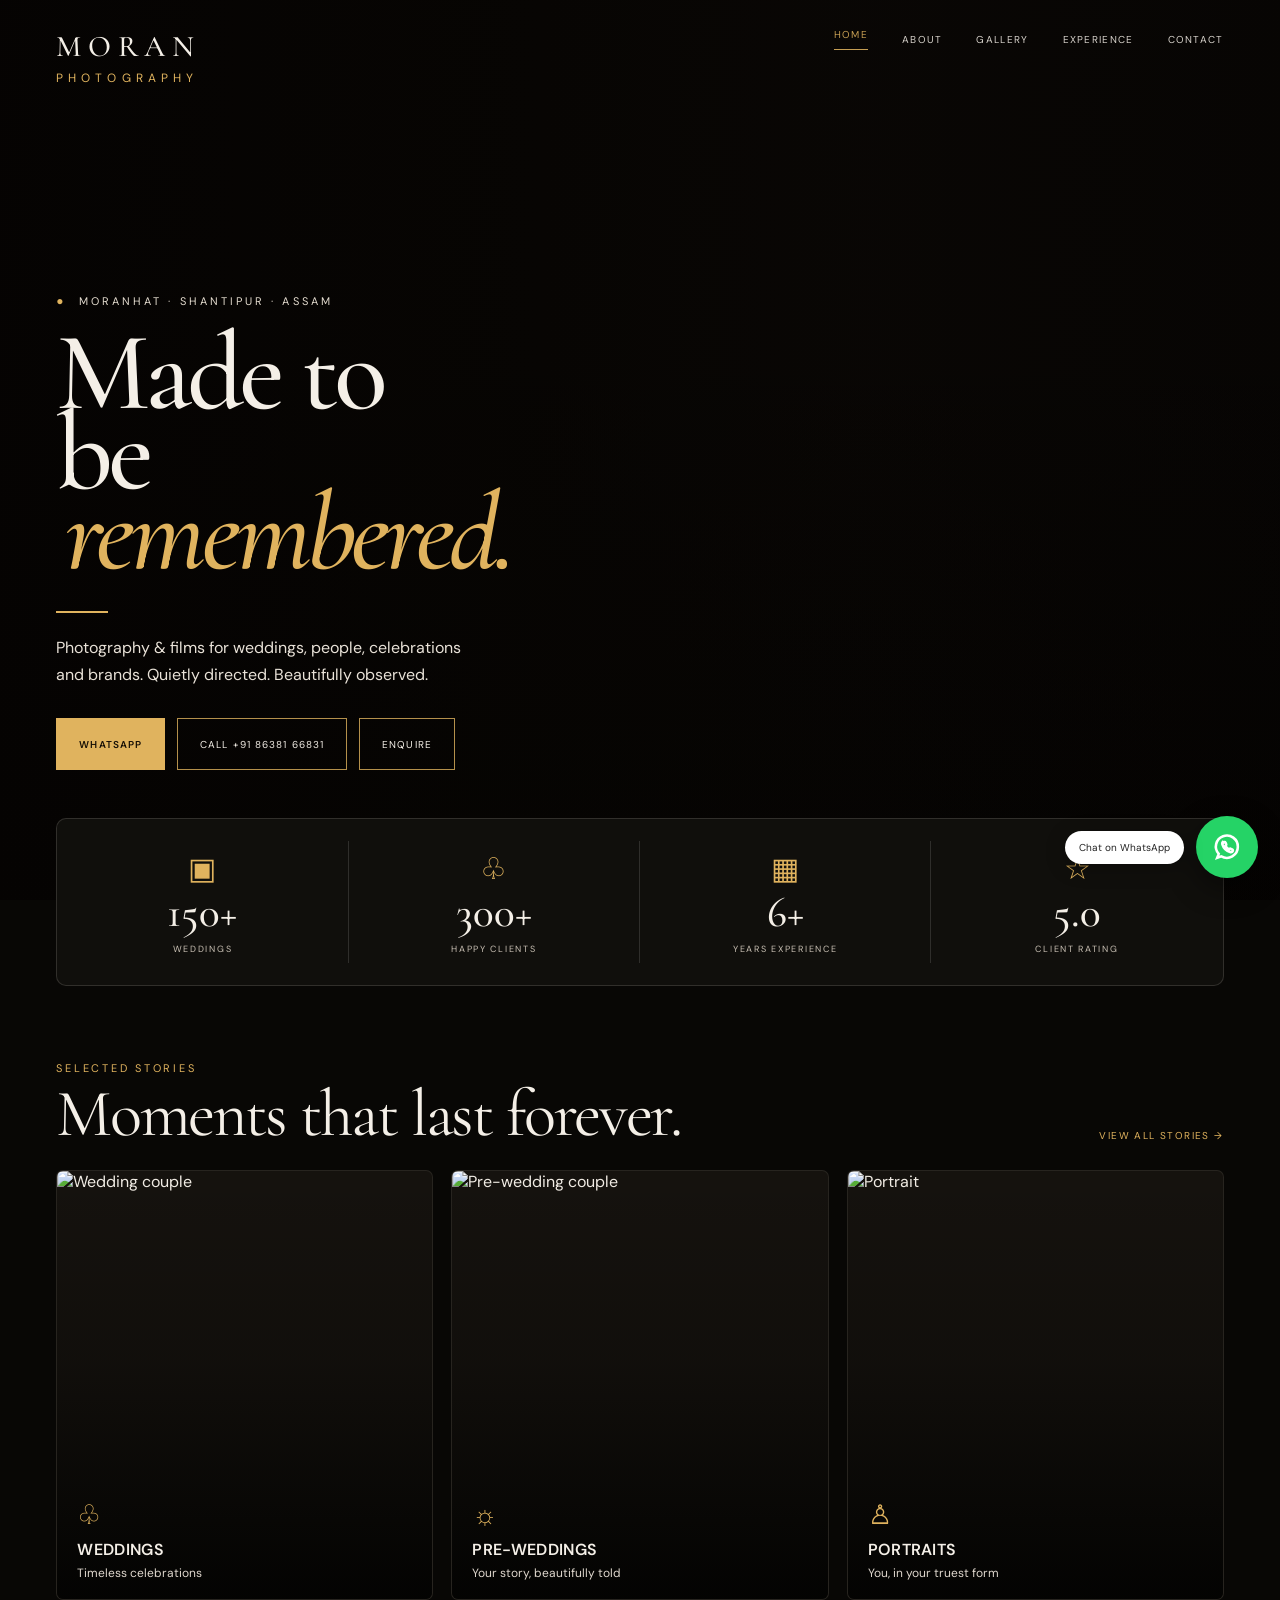
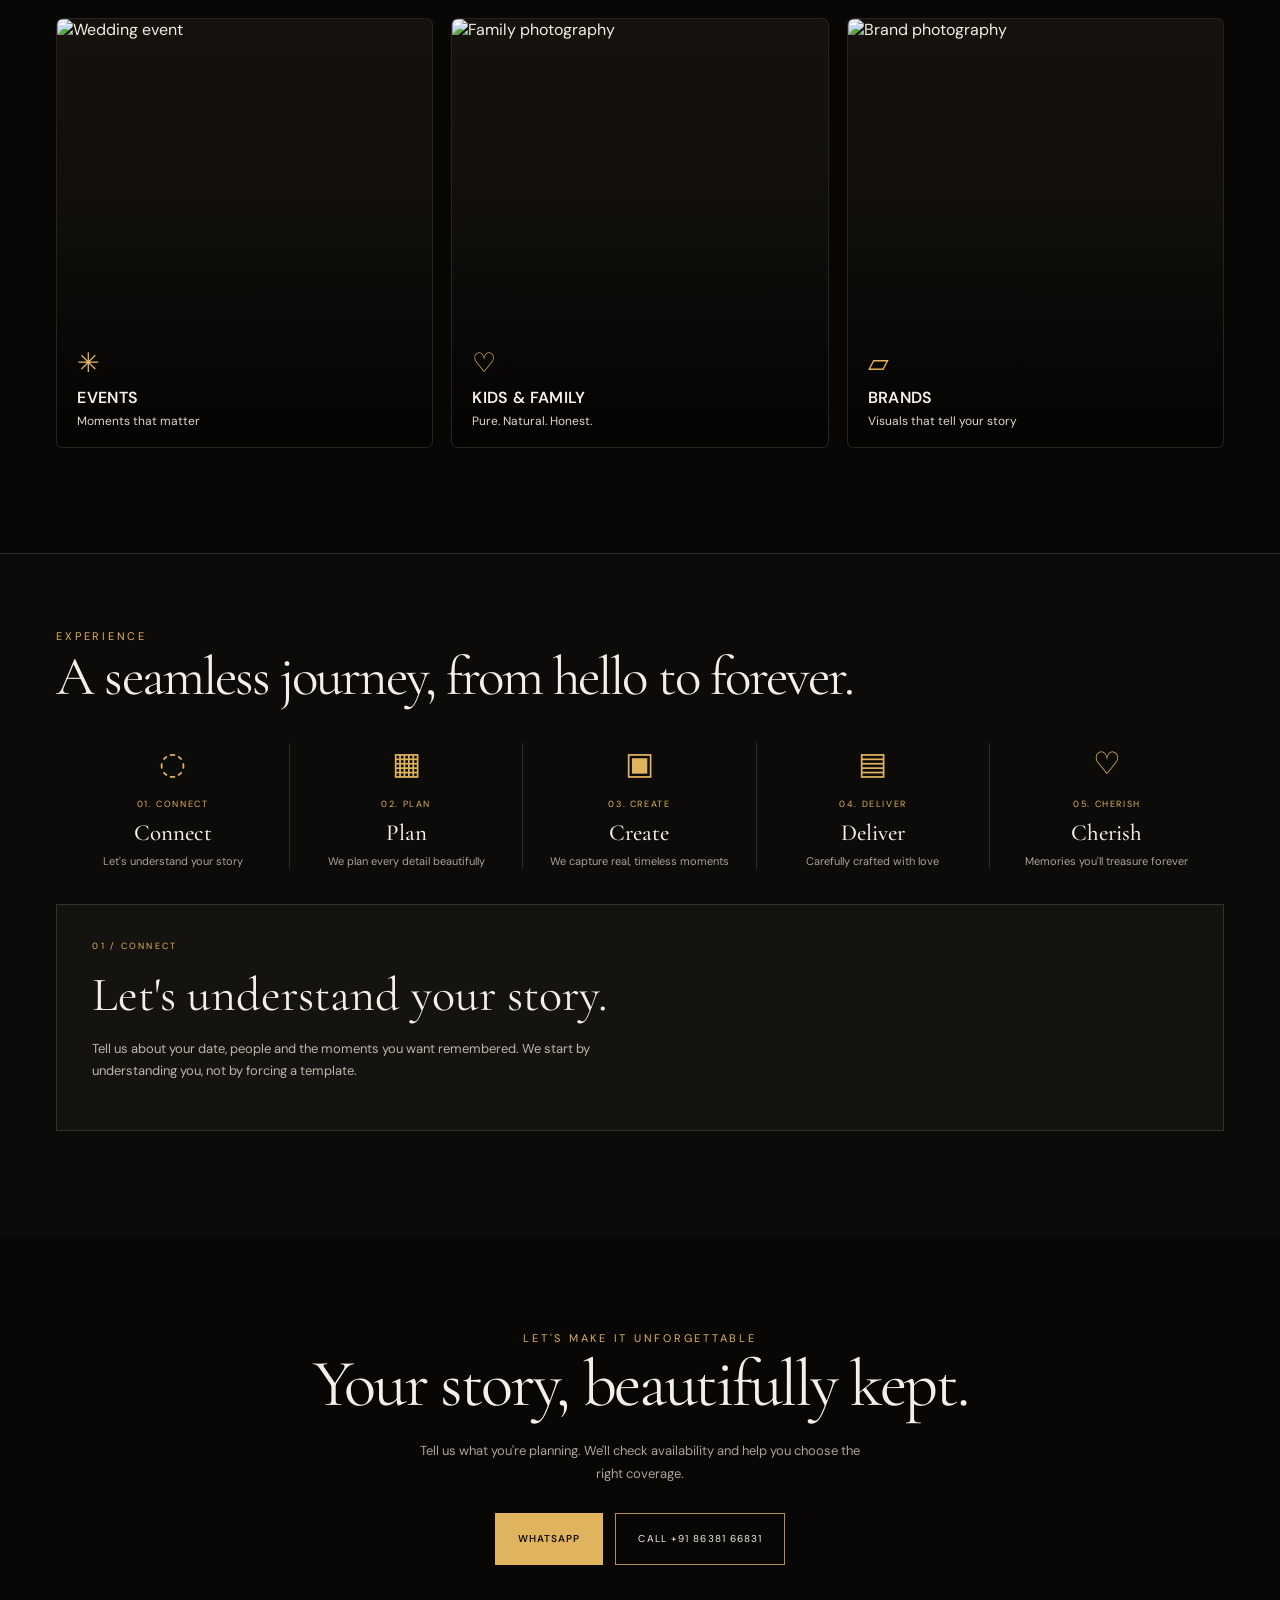
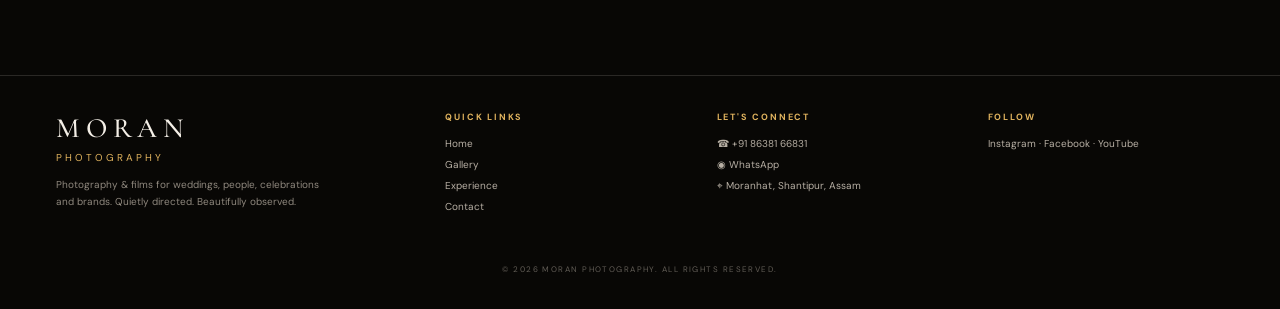
==== index.html @ 7aae5672 "Add files via upload" ====
<!doctype html>
<html lang="en">
<head>
<meta charset="utf-8">
<meta name="viewport" content="width=device-width,initial-scale=1,viewport-fit=cover">
<meta name="theme-color" content="#090806">
<meta name="description" content="Moran Photography — premium wedding photography and films in Moranhat, Shantipur, Assam.">
<title>Moran Photography — Made to be remembered.</title>
<link rel="preconnect" href="https://fonts.googleapis.com">
<link rel="preconnect" href="https://fonts.gstatic.com" crossorigin>
<link href="https://fonts.googleapis.com/css2?family=Cormorant+Garamond:ital,wght@0,400;0,500;0,600;1,400;1,500&family=DM+Sans:wght@400;500;600&display=swap" rel="stylesheet">
<style>
:root{--black:#080705;--panel:#11100d;--cream:#f4efe7;--muted:#aaa39a;--gold:#e0b35e;--line:rgba(244,239,231,.14);--serif:"Cormorant Garamond",Georgia,serif;--sans:"DM Sans",Arial,sans-serif}
*{box-sizing:border-box}html{scroll-behavior:smooth}body{margin:0;background:var(--black);color:var(--cream);font-family:var(--sans);overflow-x:hidden}a{color:inherit;text-decoration:none}button{font:inherit}
.nav{position:absolute;top:0;left:0;right:0;z-index:10;padding:28px 4.4vw;display:flex;align-items:flex-start;justify-content:space-between}
.brand{display:flex;flex-direction:column;line-height:.9;text-transform:uppercase}.brand strong{font:500 30px var(--serif);letter-spacing:.22em}.brand span{font-size:12px;letter-spacing:.42em;color:var(--gold);margin-top:8px}
.navlinks{display:flex;align-items:center;gap:34px;text-transform:uppercase;font-size:10px;letter-spacing:.13em}.navlinks a{opacity:.88}.navlinks a:first-child{color:var(--gold);border-bottom:1px solid var(--gold);padding-bottom:8px}.menu{width:29px;height:25px;display:none;position:relative}.menu i,.menu i:before,.menu i:after{content:"";position:absolute;width:27px;height:1px;background:var(--gold);left:0}.menu i{top:12px}.menu i:before{top:-8px}.menu i:after{top:8px}

.hero{min-height:740px;height:100svh;max-height:920px;position:relative;display:flex;align-items:flex-end;padding:150px 4.4vw 130px;overflow:hidden;background:#090705}
.hero-bg{position:absolute;inset:0;background-image:linear-gradient(90deg,rgba(5,3,2,.95) 0%,rgba(6,4,2,.75) 38%,rgba(8,4,2,.22) 67%,rgba(4,2,1,.4) 100%),linear-gradient(0deg,rgba(4,3,2,.88) 0%,transparent 62%),url("https://images.unsplash.com/photo-1519741497674-611481863552?auto=format&fit=crop&w=2400&q=92");background-size:cover;background-position:center 52%;transform:scale(1.02)}
.hero-inner{position:relative;z-index:2;max-width:610px}.location{font-size:11px;letter-spacing:.28em;text-transform:uppercase;margin-bottom:24px;color:#e5ddd0}.location:before{content:"●";color:var(--gold);font-size:12px;margin-right:12px}
h1{font:500 clamp(74px,8.7vw,132px)/.72 var(--serif);letter-spacing:-.045em;margin:0;max-width:7.5ch}h1 em{display:block;color:var(--gold);font-style:italic;margin-left:.08em}.rule{width:52px;height:2px;background:var(--gold);margin:38px 0 22px}.copy{font-size:16px;line-height:1.65;max-width:410px;margin:0 0 30px;color:#e9e2d8}
.actions{display:flex;gap:12px}.btn{min-height:52px;padding:0 22px;border:1px solid rgba(224,179,94,.8);display:inline-flex;align-items:center;justify-content:center;text-transform:uppercase;letter-spacing:.11em;font-size:10px;white-space:nowrap}.btn.primary{background:var(--gold);color:#171006;border-color:var(--gold);font-weight:600}.btn:hover{background:rgba(224,179,94,.12)}.btn.primary:hover{background:#edc879}
.stats{position:relative;z-index:4;margin:-82px 4.4vw 0;background:rgba(17,16,13,.96);border:1px solid var(--line);border-radius:10px;display:grid;grid-template-columns:repeat(4,1fr);padding:22px 0}.stat{text-align:center;padding:8px 15px;border-right:1px solid var(--line)}.stat:last-child{border:0}.icon{font-size:30px;color:var(--gold);height:37px}.num{font:500 43px/1 var(--serif);margin-top:5px}.label{text-transform:uppercase;letter-spacing:.19em;font-size:9px;color:#c9c0b4;margin-top:9px}

.section{padding:75px 4.4vw 105px}.eyebrow{color:var(--gold);font-size:11px;letter-spacing:.25em;text-transform:uppercase}.head{display:flex;justify-content:space-between;align-items:end;margin:10px 0 28px}.head h2{font:400 clamp(48px,5.2vw,76px)/.86 var(--serif);letter-spacing:-.035em;margin:0}.view{color:var(--gold);font-size:10px;text-transform:uppercase;letter-spacing:.14em;white-space:nowrap}
.storygrid{display:grid;grid-template-columns:repeat(3,1fr);gap:18px}.story{height:430px;position:relative;overflow:hidden;border:1px solid rgba(244,239,231,.08);border-radius:7px;background:#15120e}.story img{width:100%;height:100%;object-fit:cover;display:block;transition:transform .7s ease}.story:hover img{transform:scale(1.035)}.story:after{content:"";position:absolute;inset:0;background:linear-gradient(0deg,rgba(2,2,1,.92) 0%,rgba(2,2,1,.2) 56%,transparent 100%)}.story-copy{position:absolute;z-index:2;left:20px;right:18px;bottom:18px}.story-icon{font-size:27px;color:var(--gold);margin-bottom:7px}.story-title{text-transform:uppercase;font-size:16px;font-weight:600;letter-spacing:.02em}.story-sub{font-size:12px;margin-top:5px;color:#e0d8ce}
.story:nth-child(1) img{object-position:center 40%}.story:nth-child(2) img{object-position:center 50%}.story:nth-child(3) img{object-position:center 35%}.story:nth-child(4) img{object-position:center 48%}.story:nth-child(5) img{object-position:center 40%}.story:nth-child(6) img{object-position:center 45%}

.experience{border-top:1px solid var(--line);background:#0c0b09}.experience h2{font-size:55px}.steps{display:grid;grid-template-columns:repeat(5,1fr);margin-top:42px}.step{background:none;border:0;border-right:1px solid var(--line);padding:0 20px;text-align:center;color:var(--cream);cursor:pointer}.step:last-child{border:0}.step-icon{font-size:31px;color:var(--gold);margin-bottom:14px}.step-num{font-size:9px;color:var(--gold);letter-spacing:.18em}.step h3{font:500 23px var(--serif);margin:9px 0 6px}.step p{font-size:11px;line-height:1.5;color:#aaa39a;margin:0}.detail{margin-top:35px;padding:35px;background:#15130f;border:1px solid var(--line);display:none}.detail.active{display:block}.detail-label{font-size:9px;letter-spacing:.25em;color:var(--gold);text-transform:uppercase}.detail h3{font:400 48px var(--serif);margin:14px 0}.detail p{max-width:560px;color:#bdb5aa;line-height:1.7;font-size:13px}

footer{border-top:1px solid var(--line);padding:35px 4.4vw;display:grid;grid-template-columns:1.5fr 1fr 1fr 1fr;gap:35px;background:#080705}.footbrand strong{display:block;font:500 28px var(--serif);letter-spacing:.2em}.footbrand span{color:var(--gold);font-size:10px;letter-spacing:.3em}.foot p{font-size:10px;line-height:1.7;color:#8f887e;max-width:280px}.foot h4{font-size:9px;letter-spacing:.2em;text-transform:uppercase;color:var(--gold);margin:0 0 14px}.foot a,.foot div{font-size:10px;color:#b7afa4;display:block;margin:8px 0}.copyright{grid-column:1/-1;text-align:center;font-size:8px;letter-spacing:.18em;color:#625d56;margin-top:8px}

.wa{position:fixed;right:22px;bottom:22px;z-index:100;width:62px;height:62px;border-radius:50%;background:#25d366;display:grid;place-items:center;box-shadow:0 10px 30px rgba(0,0,0,.45)}.wa svg{width:31px;height:31px;stroke:#fff;fill:none;stroke-width:2}.wa-label{position:absolute;right:74px;white-space:nowrap;background:#fff;color:#222;border-radius:20px;padding:10px 14px;font-size:10px;box-shadow:0 4px 20px rgba(0,0,0,.25)}

@media(max-width:800px){
.nav{padding:20px 18px}.brand strong{font-size:21px;letter-spacing:.2em}.brand span{font-size:8px;letter-spacing:.33em;margin-top:6px}.navlinks{display:none}.menu{display:block}
.hero{min-height:780px;height:100svh;padding:150px 20px 54px;align-items:flex-end}.hero-bg{background-position:65% center;background-image:linear-gradient(90deg,rgba(4,3,2,.93) 0%,rgba(5,3,2,.67) 48%,rgba(7,4,2,.23) 100%),linear-gradient(0deg,rgba(4,3,2,.93),transparent 68%),url("https://images.unsplash.com/photo-1519741497674-611481863552?auto=format&fit=crop&w=1800&q=92")}.hero-inner{width:100%}.location{font-size:8px;letter-spacing:.23em;margin-bottom:20px}h1{font-size:18vw;line-height:.78;max-width:100%}h1 em{margin-left:4vw}.rule{margin:27px 0 18px}.copy{font-size:13px;line-height:1.6;max-width:315px;margin-bottom:23px}.actions{display:grid;grid-template-columns:1fr 1fr;gap:9px;width:100%}.btn{min-height:50px;padding:0 8px;font-size:8px}.btn.primary{grid-column:1/-1}
.stats{margin:0;border-radius:0;grid-template-columns:repeat(2,1fr);padding:0}.stat{padding:22px 5px}.stat:nth-child(1),.stat:nth-child(2){border-bottom:1px solid var(--line)}.stat:nth-child(2){border-right:0}.icon{font-size:24px;height:31px}.num{font-size:34px}.label{font-size:7px;letter-spacing:.16em}
.section{padding:75px 20px 85px}.head{display:block;margin-bottom:26px}.head h2{font-size:15.5vw;line-height:.82;margin-top:12px}.view{display:block;margin-top:18px}.storygrid{grid-template-columns:1fr;gap:12px}.story{height:115vw;min-height:340px;max-height:480px}.story-copy{left:20px;bottom:20px}.story-title{font-size:15px}.story-sub{font-size:11px}
.experience{padding-top:70px}.experience h2{font-size:14vw}.steps{grid-template-columns:1fr;margin-top:35px;border-top:1px solid var(--line)}.step{display:grid;grid-template-columns:45px 38px 1fr;text-align:left;align-items:center;border-right:0;border-bottom:1px solid var(--line);padding:17px 0}.step:last-child{border-bottom:0}.step-icon{margin:0;font-size:25px}.step h3{font-size:23px;margin:0}.step p{display:none}.detail{margin-top:20px;padding:25px}.detail h3{font-size:42px}
footer{grid-template-columns:1fr 1fr;padding:30px 20px;gap:25px}.footbrand{grid-column:1/-1}.copyright{font-size:7px}.wa{right:15px;bottom:15px;width:60px;height:60px}.wa-label{display:none}
}
</style>
</head>
<body>
<header class="nav">
  <a class="brand" href="#top"><strong>MORAN</strong><span>PHOTOGRAPHY</span></a>
  <nav class="navlinks"><a href="#top">Home</a><a href="#about">About</a><a href="#stories">Gallery</a><a href="#experience">Experience</a><a href="#contact">Contact</a></nav>
  <a class="menu" href="#stories" aria-label="Open gallery"><i></i></a>
</header>

<main id="top">
<section class="hero">
  <div class="hero-bg"></div>
  <div class="hero-inner">
    <div class="location">Moranhat · Shantipur · Assam</div>
    <h1>Made to be <em>remembered.</em></h1>
    <div class="rule"></div>
    <p class="copy">Photography &amp; films for weddings, people, celebrations and brands. Quietly directed. Beautifully observed.</p>
    <div class="actions">
      <a class="btn primary" href="https://wa.me/918638166831?text=Hi%20Moran%20Photography%2C%20I%27d%20like%20to%20know%20more." target="_blank" rel="noopener">WhatsApp</a>
      <a class="btn" href="tel:+918638166831">Call +91 86381 66831</a>
      <a class="btn" href="#contact">Enquire</a>
    </div>
  </div>
</section>

<section class="stats">
  <div class="stat"><div class="icon">▣</div><div class="num">150+</div><div class="label">Weddings</div></div>
  <div class="stat"><div class="icon">♧</div><div class="num">300+</div><div class="label">Happy Clients</div></div>
  <div class="stat"><div class="icon">▦</div><div class="num">6+</div><div class="label">Years Experience</div></div>
  <div class="stat"><div class="icon">☆</div><div class="num">5.0</div><div class="label">Client Rating</div></div>
</section>

<section class="section" id="stories">
  <div class="eyebrow">Selected Stories</div>
  <div class="head"><h2>Moments that last forever.</h2><a class="view" href="gallery.html">View all stories →</a></div>
  <div class="storygrid">
    <a class="story" href="gallery.html?cat=weddings"><img src="https://images.unsplash.com/photo-1511285560929-80b456fea0bc?auto=format&fit=crop&w=1400&q=90" alt="Wedding couple"><div class="story-copy"><div class="story-icon">♧</div><div class="story-title">Weddings</div><div class="story-sub">Timeless celebrations</div></div></a>
    <a class="story" href="gallery.html?cat=preweddings"><img src="https://images.unsplash.com/photo-1523438885200-e635ba2c371e?auto=format&fit=crop&w=1400&q=90" alt="Pre-wedding couple"><div class="story-copy"><div class="story-icon">☼</div><div class="story-title">Pre-Weddings</div><div class="story-sub">Your story, beautifully told</div></div></a>
    <a class="story" href="gallery.html?cat=portraits"><img src="https://images.unsplash.com/photo-1534528741775-53994a69daeb?auto=format&fit=crop&w=1400&q=90" alt="Portrait"><div class="story-copy"><div class="story-icon">♙</div><div class="story-title">Portraits</div><div class="story-sub">You, in your truest form</div></div></a>
    <a class="story" href="gallery.html?cat=events"><img src="https://images.unsplash.com/photo-1519167758481-83f550bb49b3?auto=format&fit=crop&w=1400&q=90" alt="Wedding event"><div class="story-copy"><div class="story-icon">✳</div><div class="story-title">Events</div><div class="story-sub">Moments that matter</div></div></a>
    <a class="story" href="gallery.html?cat=family"><img src="https://images.unsplash.com/photo-1511895426328-dc8714191300?auto=format&fit=crop&w=1400&q=90" alt="Family photography"><div class="story-copy"><div class="story-icon">♡</div><div class="story-title">Kids &amp; Family</div><div class="story-sub">Pure. Natural. Honest.</div></div></a>
    <a class="story" href="gallery.html?cat=commercial"><img src="https://images.unsplash.com/photo-1497366754035-f200968a6e72?auto=format&fit=crop&w=1400&q=90" alt="Brand photography"><div class="story-copy"><div class="story-icon">▱</div><div class="story-title">Brands</div><div class="story-sub">Visuals that tell your story</div></div></a>
  </div>
</section>

<section class="section experience" id="experience">
  <div class="eyebrow">Experience</div>
  <div class="head"><h2>A seamless journey, from hello to forever.</h2></div>
  <div class="steps">
    <button class="step" data-i="0"><div class="step-icon">◌</div><div class="step-num">01. CONNECT</div><div><h3>Connect</h3><p>Let's understand your story</p></div></button>
    <button class="step" data-i="1"><div class="step-icon">▦</div><div class="step-num">02. PLAN</div><div><h3>Plan</h3><p>We plan every detail beautifully</p></div></button>
    <button class="step" data-i="2"><div class="step-icon">▣</div><div class="step-num">03. CREATE</div><div><h3>Create</h3><p>We capture real, timeless moments</p></div></button>
    <button class="step" data-i="3"><div class="step-icon">▤</div><div class="step-num">04. DELIVER</div><div><h3>Deliver</h3><p>Carefully crafted with love</p></div></button>
    <button class="step" data-i="4"><div class="step-icon">♡</div><div class="step-num">05. CHERISH</div><div><h3>Cherish</h3><p>Memories you'll treasure forever</p></div></button>
  </div>
  <div class="detail active" id="detail"><div class="detail-label">01 / Connect</div><h3>Let's understand your story.</h3><p>Tell us about your date, people and the moments you want remembered. We start by understanding you, not by forcing a template.</p></div>
</section>

<section class="section" id="contact" style="text-align:center;padding-top:95px;padding-bottom:110px">
  <div class="eyebrow">Let's make it unforgettable</div>
  <div class="head" style="display:block"><h2>Your story, beautifully kept.</h2></div>
  <p style="max-width:460px;margin:0 auto 28px;color:#aaa39a;line-height:1.7;font-size:13px">Tell us what you're planning. We'll check availability and help you choose the right coverage.</p>
  <div class="actions" style="justify-content:center">
    <a class="btn primary" href="https://wa.me/918638166831?text=Hi%20Moran%20Photography%2C%20I%27d%20like%20to%20check%20availability." target="_blank" rel="noopener">WhatsApp</a>
    <a class="btn" href="tel:+918638166831">Call +91 86381 66831</a>
  </div>
</section>
</main>

<footer>
  <div class="foot footbrand"><strong>MORAN</strong><span>PHOTOGRAPHY</span><p>Photography &amp; films for weddings, people, celebrations and brands. Quietly directed. Beautifully observed.</p></div>
  <div class="foot"><h4>Quick Links</h4><a href="#top">Home</a><a href="#stories">Gallery</a><a href="#experience">Experience</a><a href="#contact">Contact</a></div>
  <div class="foot"><h4>Let's Connect</h4><div>☎ +91 86381 66831</div><div>◉ WhatsApp</div><div>⌖ Moranhat, Shantipur, Assam</div></div>
  <div class="foot"><h4>Follow</h4><div>Instagram · Facebook · YouTube</div></div>
  <div class="copyright">© 2026 MORAN PHOTOGRAPHY. ALL RIGHTS RESERVED.</div>
</footer>

<a class="wa" href="https://wa.me/918638166831?text=Hi%20Moran%20Photography%2C%20I%27d%20like%20to%20know%20more." target="_blank" rel="noopener" aria-label="Chat on WhatsApp">
  <span class="wa-label">Chat on WhatsApp</span>
  <svg viewBox="0 0 24 24"><path d="M20 11.5a8.5 8.5 0 0 1-12.8 7.35L4 20l1.2-3.05A8.5 8.5 0 1 1 20 11.5Z"/><path d="M8.7 8.2c.2-.4.4-.4.7-.4h.5c.2 0 .4.1.5.4l.6 1.4c.1.2.1.4-.1.6l-.5.6c.7 1.2 1.5 2 2.7 2.7l.6-.5c.2-.2.4-.2.6-.1l1.4.6c.3.1.4.3.4.5v.5c0 .3-.1.5-.4.7-.5.4-1.1.5-1.7.3-2.8-.9-5.1-3.2-6-6-.2-.6-.1-1.2.3-1.7Z"/></svg>
</a>

<script>
const details=[
["01 / Connect","Let's understand your story.","Tell us about your date, people and the moments you want remembered. We start by understanding you, not by forcing a template."],
["02 / Plan","We plan every detail beautifully.","Together we shape the timeline, locations and coverage so the day feels natural while nothing important is missed."],
["03 / Create","We capture real, timeless moments.","We observe quietly, direct when useful and stay ready for the moments that only happen once."],
["04 / Deliver","Carefully crafted with love.","Your photographs are curated into a polished gallery designed to feel as beautiful as the memories themselves."],
["05 / Cherish","Memories you'll treasure forever.","The final story is made to be revisited — years later, the photographs should still take you back to how it felt."]
];
document.querySelectorAll(".step").forEach(btn=>btn.addEventListener("click",()=>{
 const d=details[+btn.dataset.i];
 document.querySelector("#detail").innerHTML=`<div class="detail-label">${d[0]}</div><h3>${d[1]}</h3><p>${d[2]}</p>`;
}));
</script>
</body>
</html>
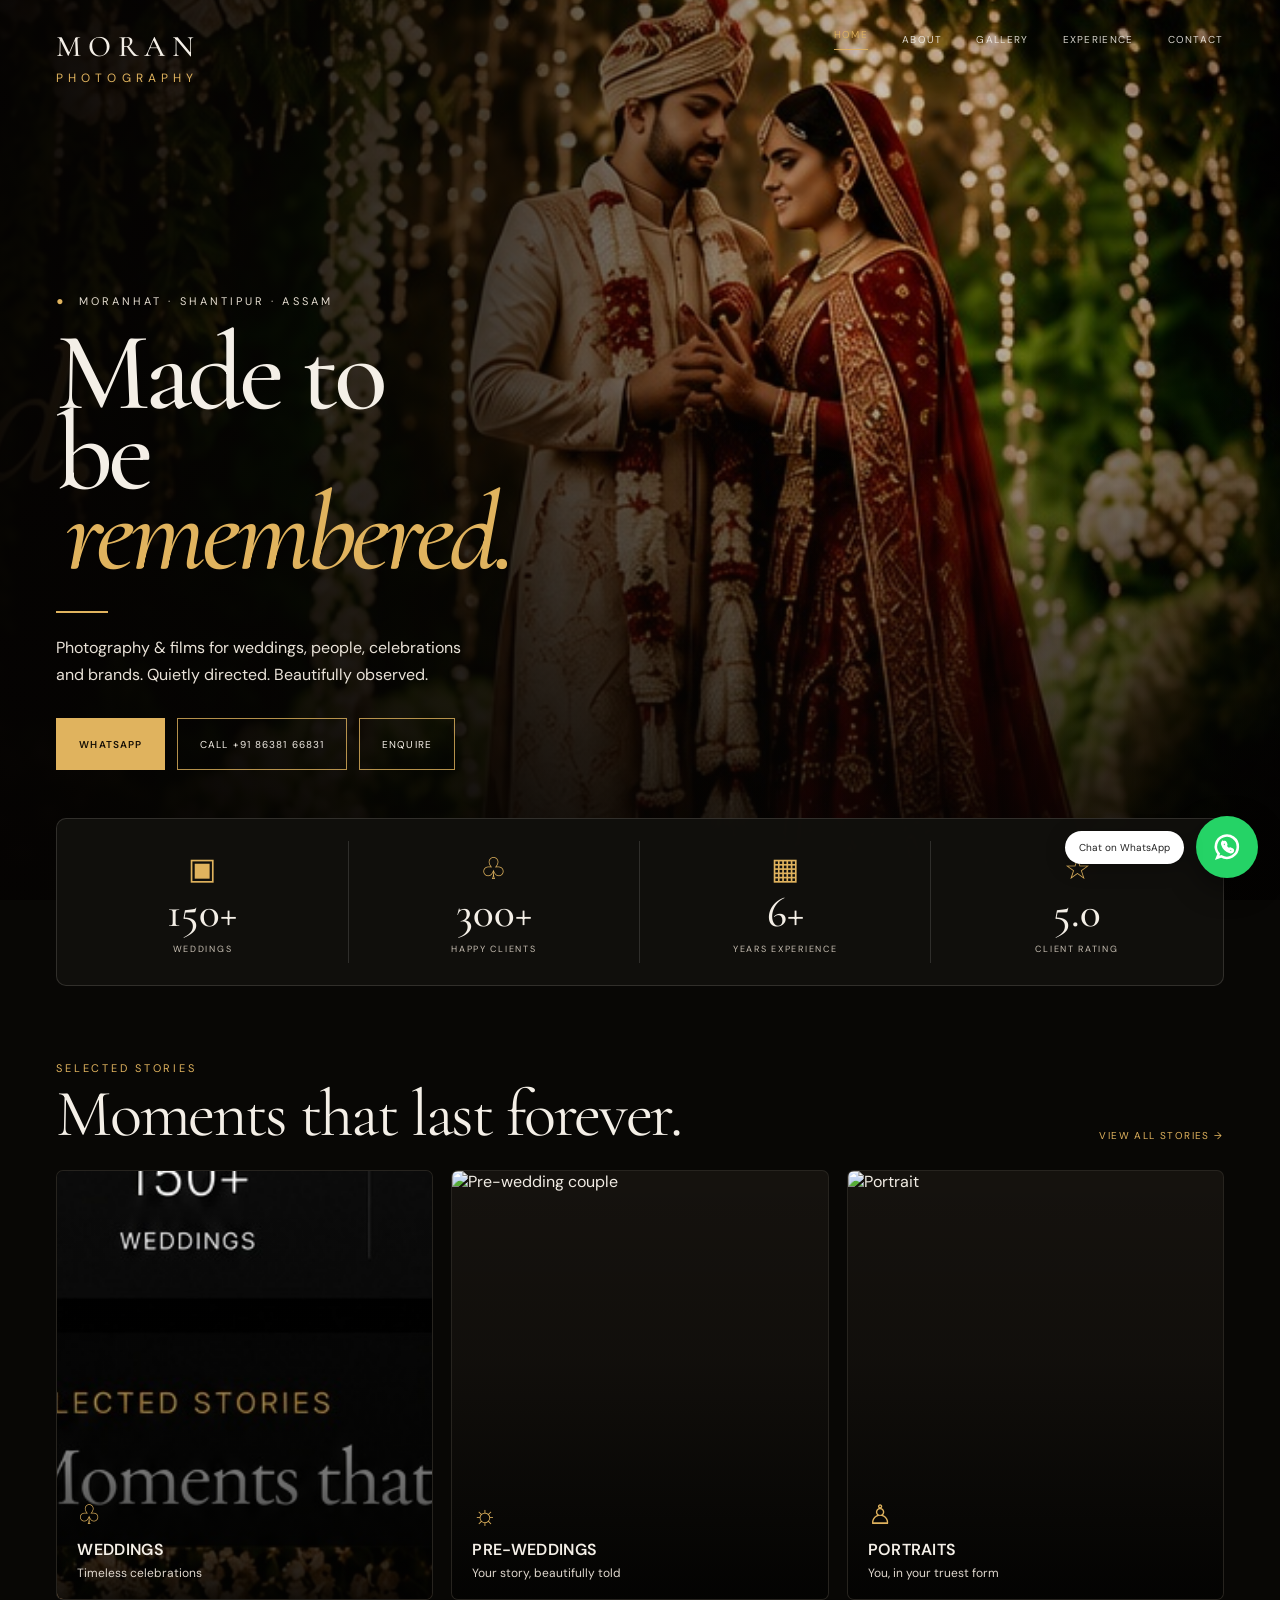
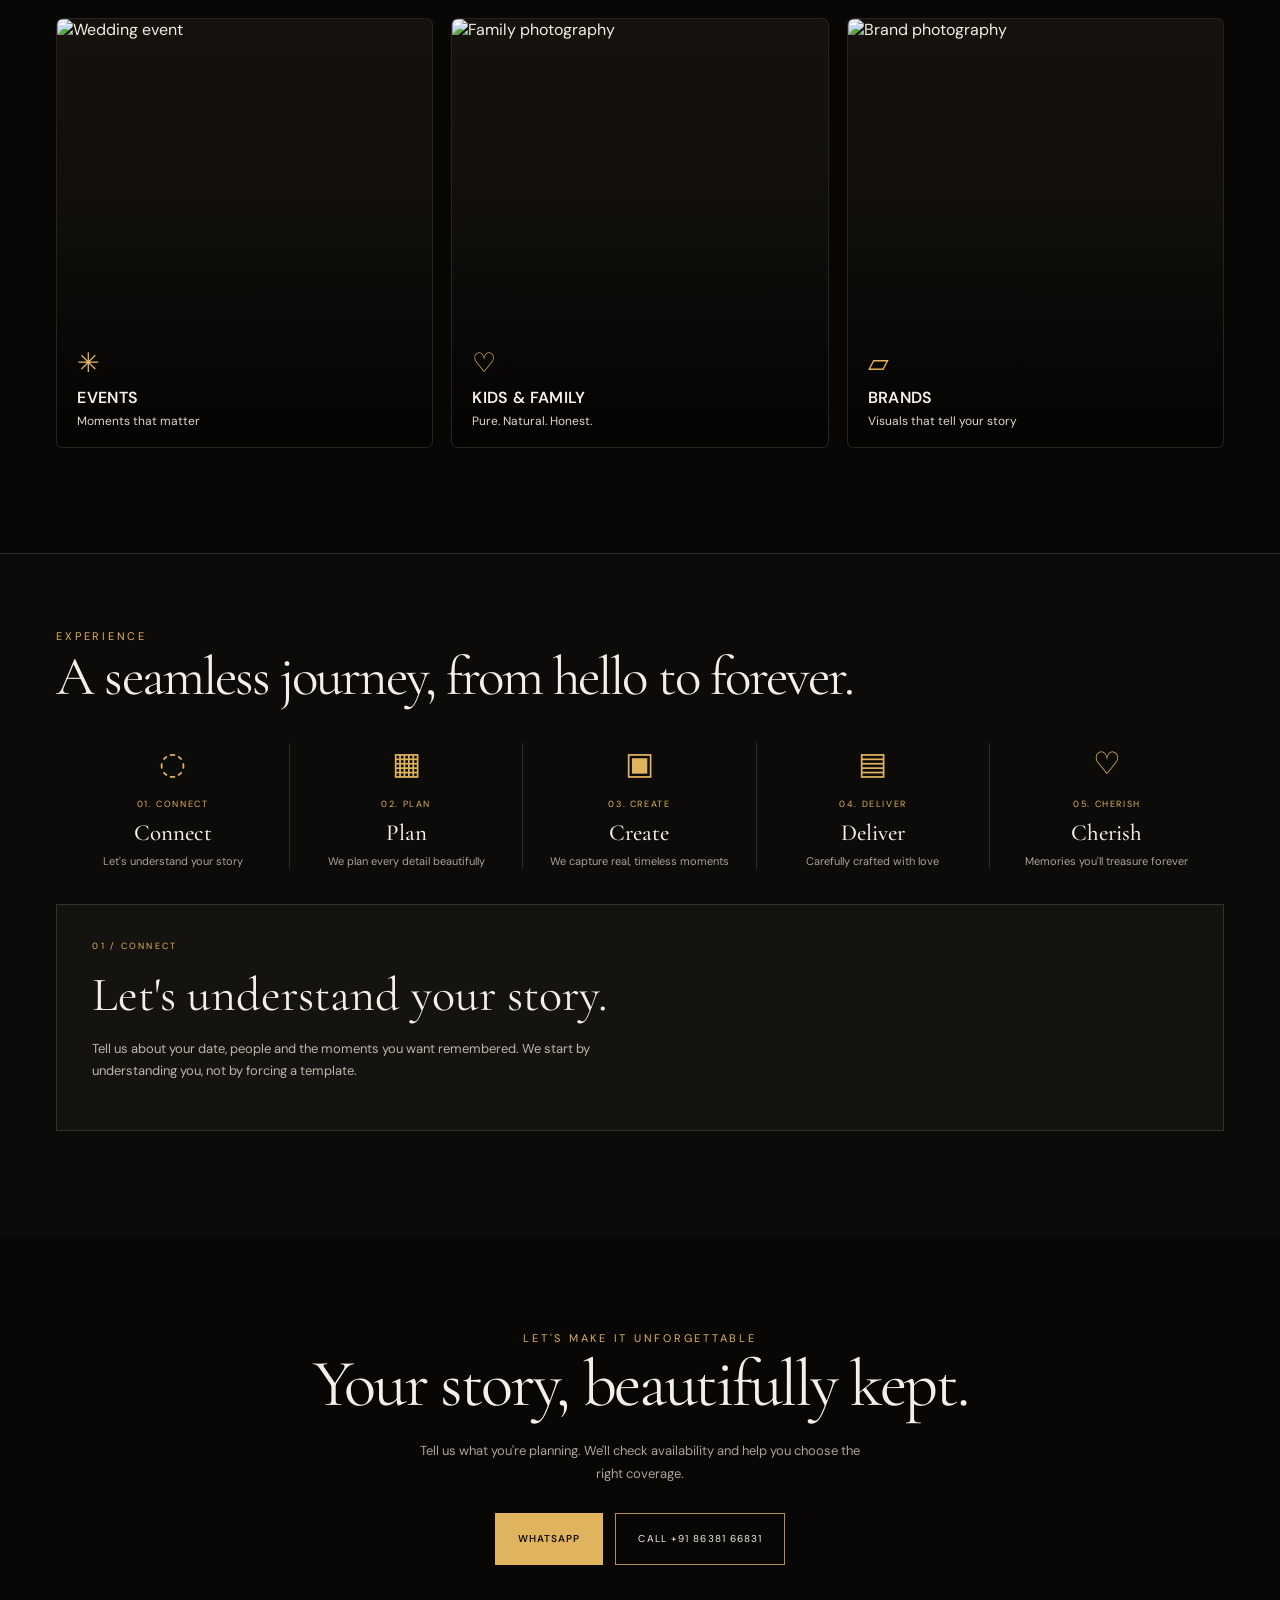
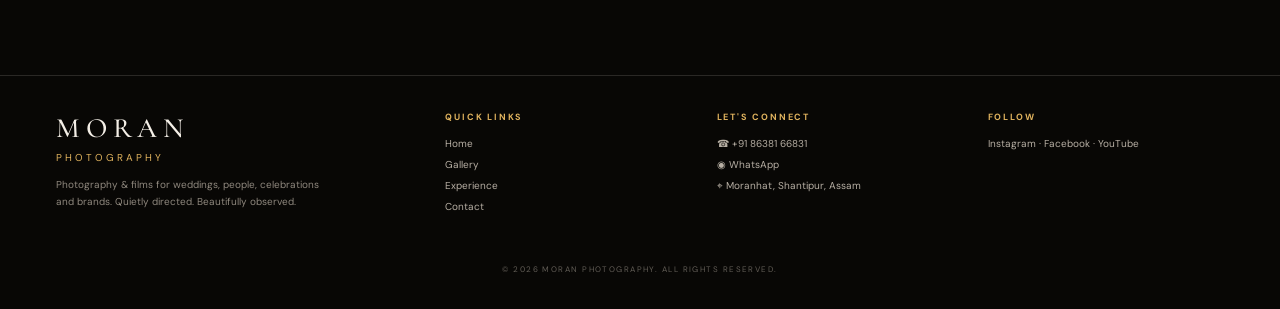
==== commit a4ff29fd: "Add files via upload" ====
--- a/index.html
+++ b/index.html
@@ -17,7 +17,7 @@
 .navlinks{display:flex;align-items:center;gap:34px;text-transform:uppercase;font-size:10px;letter-spacing:.13em}.navlinks a{opacity:.88}.navlinks a:first-child{color:var(--gold);border-bottom:1px solid var(--gold);padding-bottom:8px}.menu{width:29px;height:25px;display:none;position:relative}.menu i,.menu i:before,.menu i:after{content:"";position:absolute;width:27px;height:1px;background:var(--gold);left:0}.menu i{top:12px}.menu i:before{top:-8px}.menu i:after{top:8px}
 
 .hero{min-height:740px;height:100svh;max-height:920px;position:relative;display:flex;align-items:flex-end;padding:150px 4.4vw 130px;overflow:hidden;background:#090705}
-.hero-bg{position:absolute;inset:0;background-image:linear-gradient(90deg,rgba(5,3,2,.95) 0%,rgba(6,4,2,.75) 38%,rgba(8,4,2,.22) 67%,rgba(4,2,1,.4) 100%),linear-gradient(0deg,rgba(4,3,2,.88) 0%,transparent 62%),url("https://images.unsplash.com/photo-1519741497674-611481863552?auto=format&fit=crop&w=2400&q=92");background-size:cover;background-position:center 52%;transform:scale(1.02)}
+.hero-bg{position:absolute;inset:0;background-image:linear-gradient(90deg,rgba(5,3,2,.95) 0%,rgba(6,4,2,.75) 38%,rgba(8,4,2,.22) 67%,rgba(4,2,1,.4) 100%),linear-gradient(0deg,rgba(4,3,2,.88) 0%,transparent 62%),url("hero-indian-sunset.jpg");background-size:cover;background-position:center 52%;transform:scale(1.02)}
 .hero-inner{position:relative;z-index:2;max-width:610px}.location{font-size:11px;letter-spacing:.28em;text-transform:uppercase;margin-bottom:24px;color:#e5ddd0}.location:before{content:"●";color:var(--gold);font-size:12px;margin-right:12px}
 h1{font:500 clamp(74px,8.7vw,132px)/.72 var(--serif);letter-spacing:-.045em;margin:0;max-width:7.5ch}h1 em{display:block;color:var(--gold);font-style:italic;margin-left:.08em}.rule{width:52px;height:2px;background:var(--gold);margin:38px 0 22px}.copy{font-size:16px;line-height:1.65;max-width:410px;margin:0 0 30px;color:#e9e2d8}
 .actions{display:flex;gap:12px}.btn{min-height:52px;padding:0 22px;border:1px solid rgba(224,179,94,.8);display:inline-flex;align-items:center;justify-content:center;text-transform:uppercase;letter-spacing:.11em;font-size:10px;white-space:nowrap}.btn.primary{background:var(--gold);color:#171006;border-color:var(--gold);font-weight:600}.btn:hover{background:rgba(224,179,94,.12)}.btn.primary:hover{background:#edc879}
@@ -35,10 +35,10 @@
 
 @media(max-width:800px){
 .nav{padding:20px 18px}.brand strong{font-size:21px;letter-spacing:.2em}.brand span{font-size:8px;letter-spacing:.33em;margin-top:6px}.navlinks{display:none}.menu{display:block}
-.hero{min-height:780px;height:100svh;padding:150px 20px 54px;align-items:flex-end}.hero-bg{background-position:65% center;background-image:linear-gradient(90deg,rgba(4,3,2,.93) 0%,rgba(5,3,2,.67) 48%,rgba(7,4,2,.23) 100%),linear-gradient(0deg,rgba(4,3,2,.93),transparent 68%),url("https://images.unsplash.com/photo-1519741497674-611481863552?auto=format&fit=crop&w=1800&q=92")}.hero-inner{width:100%}.location{font-size:8px;letter-spacing:.23em;margin-bottom:20px}h1{font-size:18vw;line-height:.78;max-width:100%}h1 em{margin-left:4vw}.rule{margin:27px 0 18px}.copy{font-size:13px;line-height:1.6;max-width:315px;margin-bottom:23px}.actions{display:grid;grid-template-columns:1fr 1fr;gap:9px;width:100%}.btn{min-height:50px;padding:0 8px;font-size:8px}.btn.primary{grid-column:1/-1}
+.hero{min-height:780px;height:100svh;padding:150px 20px 54px;align-items:flex-end}.hero-bg{background-position:65% center;background-image:linear-gradient(90deg,rgba(4,3,2,.93) 0%,rgba(5,3,2,.67) 48%,rgba(7,4,2,.23) 100%),linear-gradient(0deg,rgba(4,3,2,.93),transparent 68%),url("hero-indian-sunset.jpg")}.hero-inner{width:100%}.location{font-size:8px;letter-spacing:.23em;margin-bottom:20px}h1{font-size:18vw;line-height:.78;max-width:100%}h1 em{margin-left:4vw}.rule{margin:27px 0 18px}.copy{font-size:13px;line-height:1.6;max-width:315px;margin-bottom:23px}.actions{display:grid;grid-template-columns:1fr 1fr;gap:9px;width:100%}.btn{min-height:50px;padding:0 8px;font-size:8px}.btn.primary{grid-column:1/-1}
 .stats{margin:0;border-radius:0;grid-template-columns:repeat(2,1fr);padding:0}.stat{padding:22px 5px}.stat:nth-child(1),.stat:nth-child(2){border-bottom:1px solid var(--line)}.stat:nth-child(2){border-right:0}.icon{font-size:24px;height:31px}.num{font-size:34px}.label{font-size:7px;letter-spacing:.16em}
 .section{padding:75px 20px 85px}.head{display:block;margin-bottom:26px}.head h2{font-size:15.5vw;line-height:.82;margin-top:12px}.view{display:block;margin-top:18px}.storygrid{grid-template-columns:1fr;gap:12px}.story{height:115vw;min-height:340px;max-height:480px}.story-copy{left:20px;bottom:20px}.story-title{font-size:15px}.story-sub{font-size:11px}
-.experience{padding-top:70px}.experience h2{font-size:14vw}.steps{grid-template-columns:1fr;margin-top:35px;border-top:1px solid var(--line)}.step{display:grid;grid-template-columns:45px 38px 1fr;text-align:left;align-items:center;border-right:0;border-bottom:1px solid var(--line);padding:17px 0}.step:last-child{border-bottom:0}.step-icon{margin:0;font-size:25px}.step h3{font-size:23px;margin:0}.step p{display:none}.detail{margin-top:20px;padding:25px}.detail h3{font-size:42px}
+.experience{padding-top:70px}.experience h2{font-size:14vw}.steps{grid-template-columns:1fr;margin-top:35px;border-top:1px solid var(--line)}.step{display:grid;grid-template-columns:45px 1fr;grid-template-rows:auto auto;text-align:left;align-items:center;border-right:0;border-bottom:1px solid var(--line);padding:18px 0;column-gap:12px;row-gap:3px}.step:last-child{border-bottom:0}.step-icon{grid-column:1;grid-row:1 / span 2;margin:0;font-size:25px}.step-num{grid-column:2;grid-row:1;font-size:8px;line-height:1.2;letter-spacing:.18em}.step>div:last-child{grid-column:2;grid-row:2}.step h3{font-size:25px;line-height:1;margin:0}.step p{display:none}.detail{margin-top:20px;padding:25px}.detail h3{font-size:42px}
 footer{grid-template-columns:1fr 1fr;padding:30px 20px;gap:25px}.footbrand{grid-column:1/-1}.copyright{font-size:7px}.wa{right:15px;bottom:15px;width:60px;height:60px}.wa-label{display:none}
 }
 </style>
@@ -77,7 +77,7 @@
   <div class="eyebrow">Selected Stories</div>
   <div class="head"><h2>Moments that last forever.</h2><a class="view" href="gallery.html">View all stories →</a></div>
   <div class="storygrid">
-    <a class="story" href="gallery.html?cat=weddings"><img src="https://images.unsplash.com/photo-1511285560929-80b456fea0bc?auto=format&fit=crop&w=1400&q=90" alt="Wedding couple"><div class="story-copy"><div class="story-icon">♧</div><div class="story-title">Weddings</div><div class="story-sub">Timeless celebrations</div></div></a>
+    <a class="story" href="gallery.html?cat=weddings"><img src="wedding-indian.jpg" alt="Wedding couple"><div class="story-copy"><div class="story-icon">♧</div><div class="story-title">Weddings</div><div class="story-sub">Timeless celebrations</div></div></a>
     <a class="story" href="gallery.html?cat=preweddings"><img src="https://images.unsplash.com/photo-1523438885200-e635ba2c371e?auto=format&fit=crop&w=1400&q=90" alt="Pre-wedding couple"><div class="story-copy"><div class="story-icon">☼</div><div class="story-title">Pre-Weddings</div><div class="story-sub">Your story, beautifully told</div></div></a>
     <a class="story" href="gallery.html?cat=portraits"><img src="https://images.unsplash.com/photo-1534528741775-53994a69daeb?auto=format&fit=crop&w=1400&q=90" alt="Portrait"><div class="story-copy"><div class="story-icon">♙</div><div class="story-title">Portraits</div><div class="story-sub">You, in your truest form</div></div></a>
     <a class="story" href="gallery.html?cat=events"><img src="https://images.unsplash.com/photo-1519167758481-83f550bb49b3?auto=format&fit=crop&w=1400&q=90" alt="Wedding event"><div class="story-copy"><div class="story-icon">✳</div><div class="story-title">Events</div><div class="story-sub">Moments that matter</div></div></a>
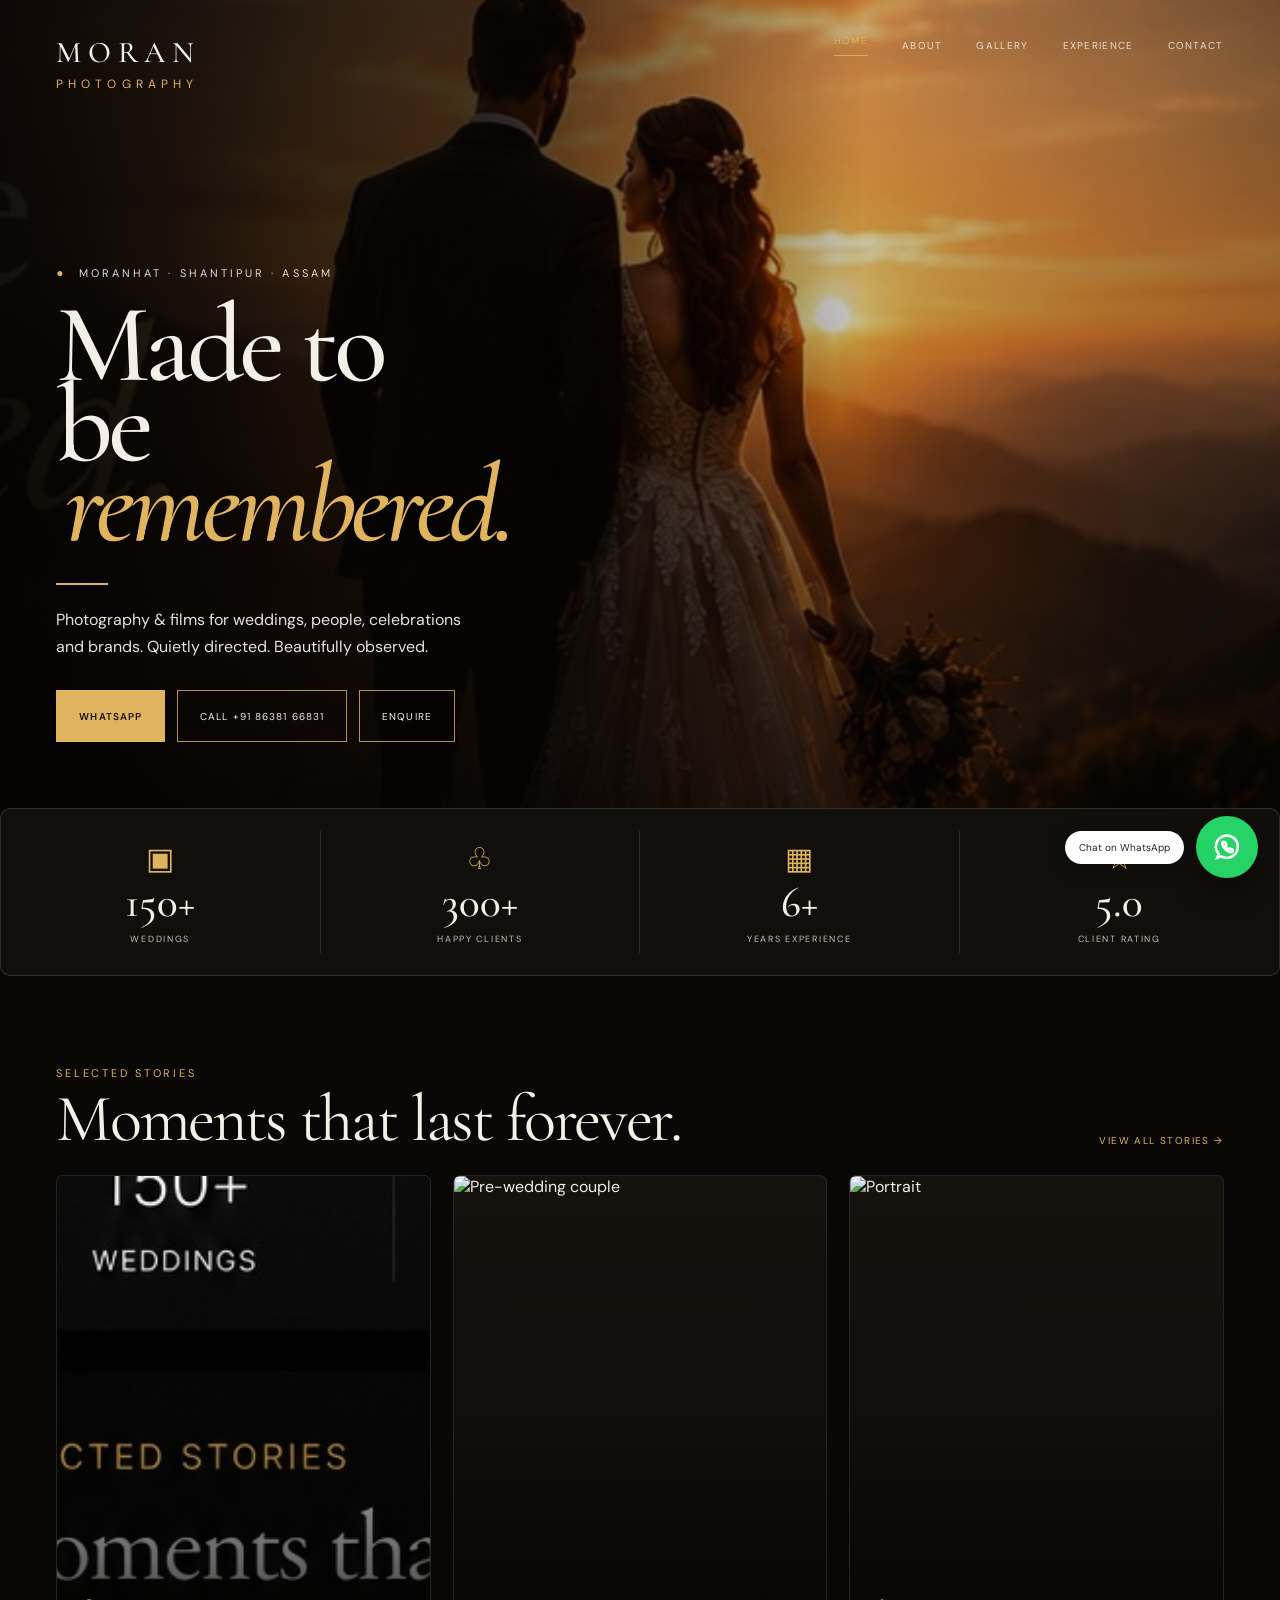
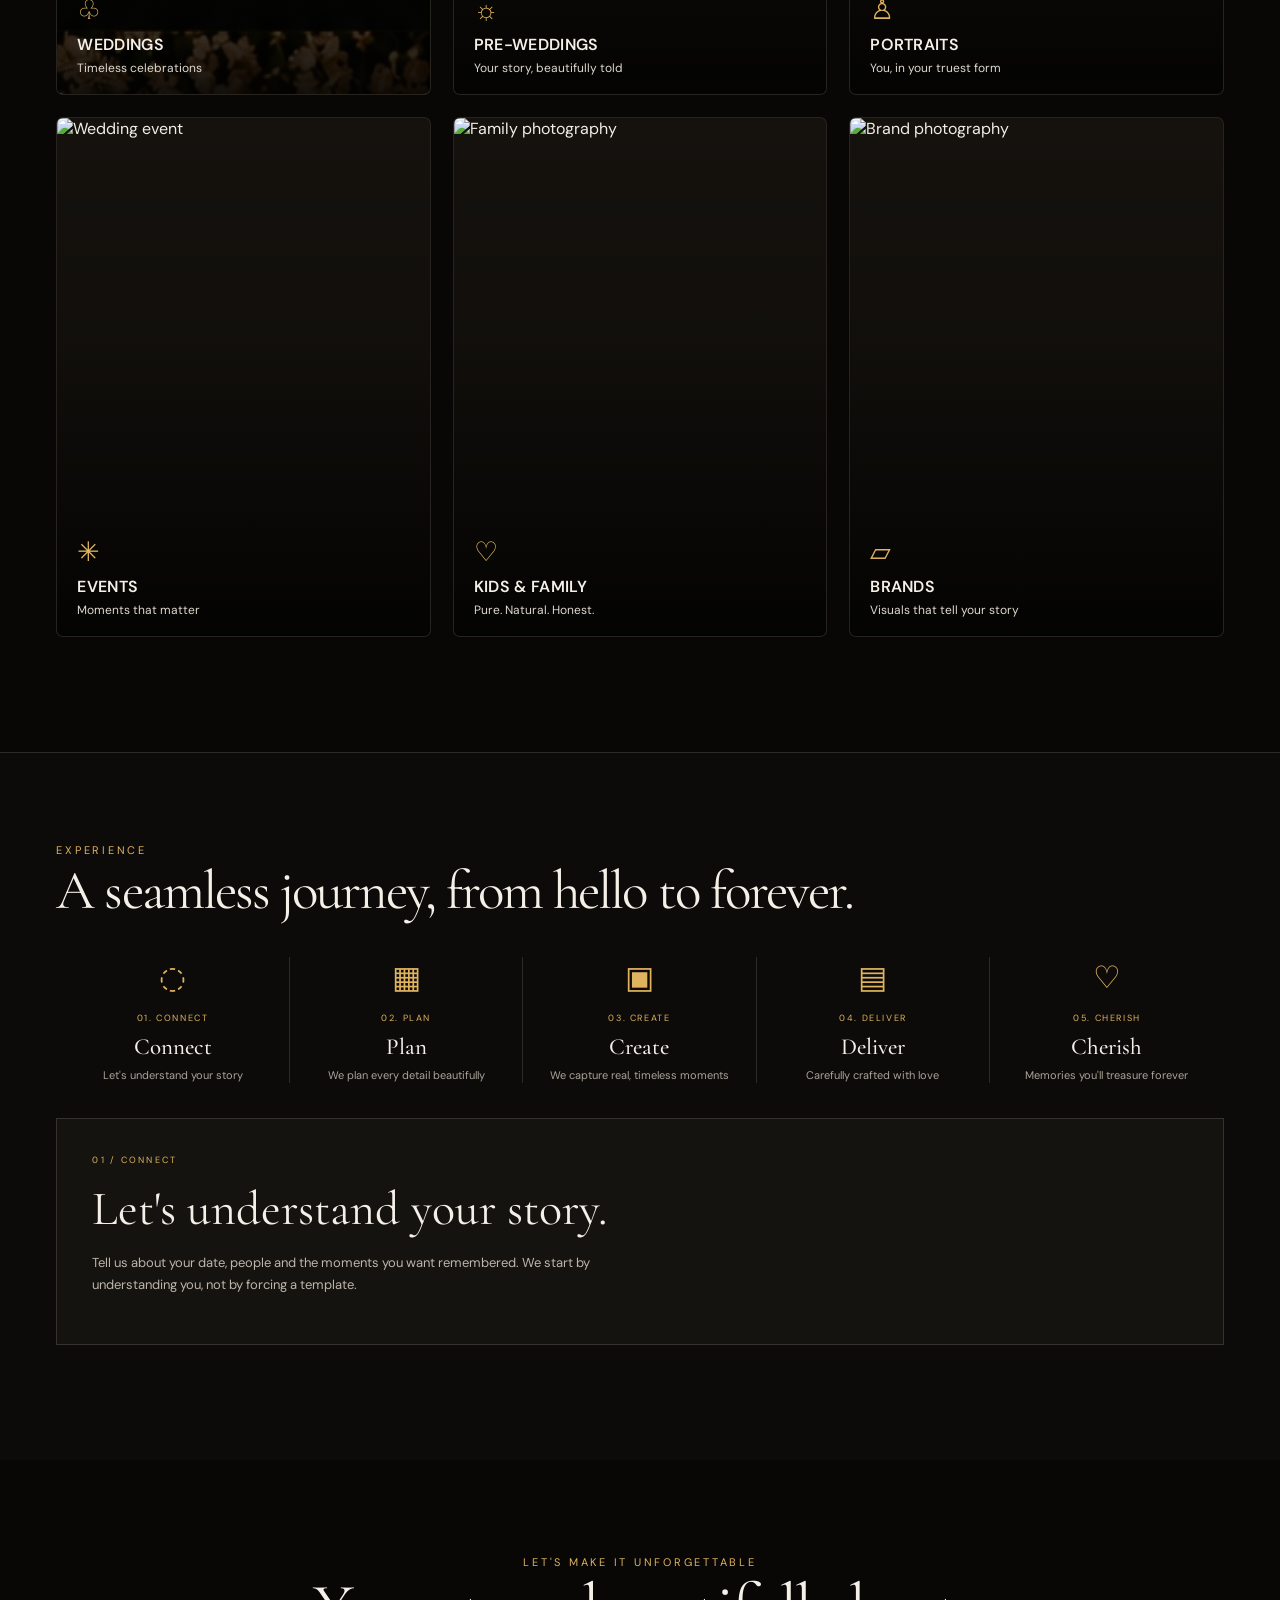
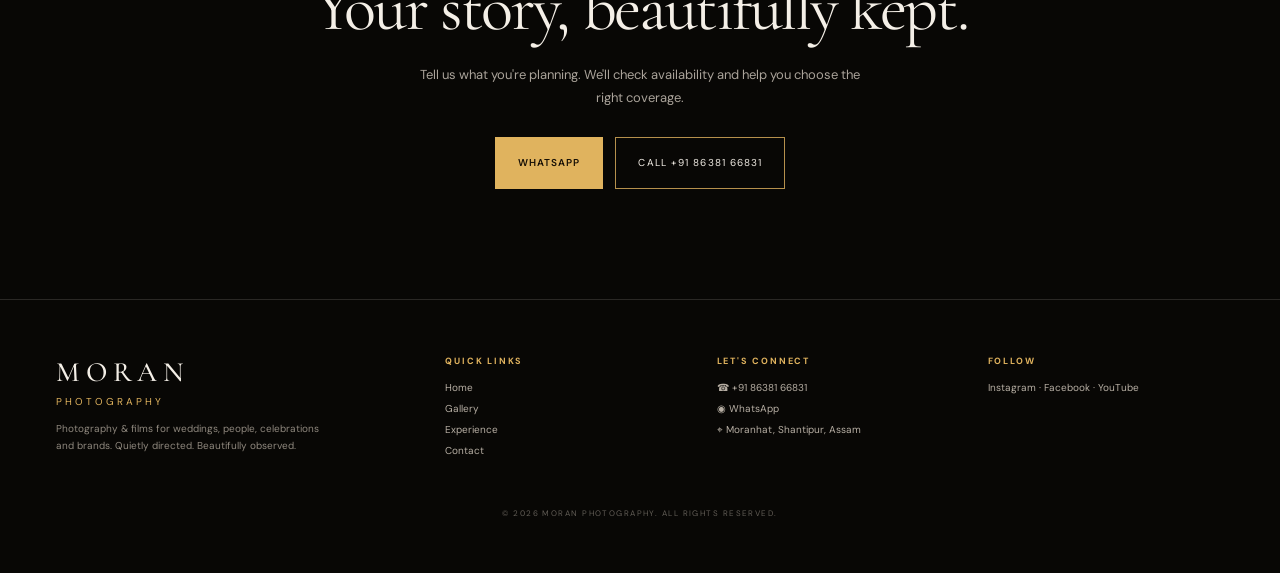
==== commit 1f39d7c7: "Add files via upload" ====
--- a/index.html
+++ b/index.html
@@ -12,32 +12,42 @@
 <style>
 :root{--black:#080705;--panel:#11100d;--cream:#f4efe7;--muted:#aaa39a;--gold:#e0b35e;--line:rgba(244,239,231,.14);--serif:"Cormorant Garamond",Georgia,serif;--sans:"DM Sans",Arial,sans-serif}
 *{box-sizing:border-box}html{scroll-behavior:smooth}body{margin:0;background:var(--black);color:var(--cream);font-family:var(--sans);overflow-x:hidden}a{color:inherit;text-decoration:none}button{font:inherit}
-.nav{position:absolute;top:0;left:0;right:0;z-index:10;padding:28px 4.4vw;display:flex;align-items:flex-start;justify-content:space-between}
+.nav{position:absolute;top:0;left:0;right:0;z-index:10;padding:34px max(4.4vw,24px);display:flex;align-items:flex-start;justify-content:space-between}
 .brand{display:flex;flex-direction:column;line-height:.9;text-transform:uppercase}.brand strong{font:500 30px var(--serif);letter-spacing:.22em}.brand span{font-size:12px;letter-spacing:.42em;color:var(--gold);margin-top:8px}
 .navlinks{display:flex;align-items:center;gap:34px;text-transform:uppercase;font-size:10px;letter-spacing:.13em}.navlinks a{opacity:.88}.navlinks a:first-child{color:var(--gold);border-bottom:1px solid var(--gold);padding-bottom:8px}.menu{width:29px;height:25px;display:none;position:relative}.menu i,.menu i:before,.menu i:after{content:"";position:absolute;width:27px;height:1px;background:var(--gold);left:0}.menu i{top:12px}.menu i:before{top:-8px}.menu i:after{top:8px}
 
-.hero{min-height:740px;height:100svh;max-height:920px;position:relative;display:flex;align-items:flex-end;padding:150px 4.4vw 130px;overflow:hidden;background:#090705}
-.hero-bg{position:absolute;inset:0;background-image:linear-gradient(90deg,rgba(5,3,2,.95) 0%,rgba(6,4,2,.75) 38%,rgba(8,4,2,.22) 67%,rgba(4,2,1,.4) 100%),linear-gradient(0deg,rgba(4,3,2,.88) 0%,transparent 62%),url("hero-indian-sunset.jpg");background-size:cover;background-position:center 52%;transform:scale(1.02)}
-.hero-inner{position:relative;z-index:2;max-width:610px}.location{font-size:11px;letter-spacing:.28em;text-transform:uppercase;margin-bottom:24px;color:#e5ddd0}.location:before{content:"●";color:var(--gold);font-size:12px;margin-right:12px}
+.hero{min-height:760px;height:100svh;max-height:980px;position:relative;display:flex;align-items:flex-end;padding:150px 4.4vw 150px;overflow:hidden;background:#090705}
+.hero-bg{position:absolute;inset:0;background-image:linear-gradient(90deg,rgba(5,3,2,.95) 0%,rgba(6,4,2,.75) 38%,rgba(8,4,2,.22) 67%,rgba(4,2,1,.4) 100%),linear-gradient(0deg,rgba(4,3,2,.88) 0%,transparent 62%),url("hero-sunrise.jpg");background-size:cover;background-position:center center;transform:scale(1.03)}
+.hero-inner{position:relative;z-index:2;max-width:620px;width:48%;padding-bottom:8px}.location{font-size:11px;letter-spacing:.28em;text-transform:uppercase;margin-bottom:24px;color:#e5ddd0}.location:before{content:"●";color:var(--gold);font-size:12px;margin-right:12px}
 h1{font:500 clamp(74px,8.7vw,132px)/.72 var(--serif);letter-spacing:-.045em;margin:0;max-width:7.5ch}h1 em{display:block;color:var(--gold);font-style:italic;margin-left:.08em}.rule{width:52px;height:2px;background:var(--gold);margin:38px 0 22px}.copy{font-size:16px;line-height:1.65;max-width:410px;margin:0 0 30px;color:#e9e2d8}
 .actions{display:flex;gap:12px}.btn{min-height:52px;padding:0 22px;border:1px solid rgba(224,179,94,.8);display:inline-flex;align-items:center;justify-content:center;text-transform:uppercase;letter-spacing:.11em;font-size:10px;white-space:nowrap}.btn.primary{background:var(--gold);color:#171006;border-color:var(--gold);font-weight:600}.btn:hover{background:rgba(224,179,94,.12)}.btn.primary:hover{background:#edc879}
-.stats{position:relative;z-index:4;margin:-82px 4.4vw 0;background:rgba(17,16,13,.96);border:1px solid var(--line);border-radius:10px;display:grid;grid-template-columns:repeat(4,1fr);padding:22px 0}.stat{text-align:center;padding:8px 15px;border-right:1px solid var(--line)}.stat:last-child{border:0}.icon{font-size:30px;color:var(--gold);height:37px}.num{font:500 43px/1 var(--serif);margin-top:5px}.label{text-transform:uppercase;letter-spacing:.19em;font-size:9px;color:#c9c0b4;margin-top:9px}
+.stats{position:relative;z-index:4;margin:-92px auto 0;max-width:1280px;background:rgba(17,16,13,.96);border:1px solid var(--line);border-radius:10px;display:grid;grid-template-columns:repeat(4,1fr);padding:22px 0}.stat{text-align:center;padding:8px 15px;border-right:1px solid var(--line)}.stat:last-child{border:0}.icon{font-size:30px;color:var(--gold);height:37px}.num{font:500 43px/1 var(--serif);margin-top:5px}.label{text-transform:uppercase;letter-spacing:.19em;font-size:9px;color:#c9c0b4;margin-top:9px}
 
-.section{padding:75px 4.4vw 105px}.eyebrow{color:var(--gold);font-size:11px;letter-spacing:.25em;text-transform:uppercase}.head{display:flex;justify-content:space-between;align-items:end;margin:10px 0 28px}.head h2{font:400 clamp(48px,5.2vw,76px)/.86 var(--serif);letter-spacing:-.035em;margin:0}.view{color:var(--gold);font-size:10px;text-transform:uppercase;letter-spacing:.14em;white-space:nowrap}
-.storygrid{display:grid;grid-template-columns:repeat(3,1fr);gap:18px}.story{height:430px;position:relative;overflow:hidden;border:1px solid rgba(244,239,231,.08);border-radius:7px;background:#15120e}.story img{width:100%;height:100%;object-fit:cover;display:block;transition:transform .7s ease}.story:hover img{transform:scale(1.035)}.story:after{content:"";position:absolute;inset:0;background:linear-gradient(0deg,rgba(2,2,1,.92) 0%,rgba(2,2,1,.2) 56%,transparent 100%)}.story-copy{position:absolute;z-index:2;left:20px;right:18px;bottom:18px}.story-icon{font-size:27px;color:var(--gold);margin-bottom:7px}.story-title{text-transform:uppercase;font-size:16px;font-weight:600;letter-spacing:.02em}.story-sub{font-size:12px;margin-top:5px;color:#e0d8ce}
+.section{padding:90px max(4.4vw,24px) 115px;max-width:1400px;margin:0 auto}.eyebrow{color:var(--gold);font-size:11px;letter-spacing:.25em;text-transform:uppercase}.head{display:flex;justify-content:space-between;align-items:end;margin:10px 0 28px}.head h2{font:400 clamp(48px,5.2vw,76px)/.86 var(--serif);letter-spacing:-.035em;margin:0}.view{color:var(--gold);font-size:10px;text-transform:uppercase;letter-spacing:.14em;white-space:nowrap}
+.storygrid{display:grid;grid-template-columns:repeat(3,minmax(0,1fr));gap:22px}.story{height:520px;position:relative;overflow:hidden;border:1px solid rgba(244,239,231,.08);border-radius:7px;background:#15120e}.story img{width:100%;height:100%;object-fit:cover;display:block;transition:transform .7s ease}.story:hover img{transform:scale(1.035)}.story:after{content:"";position:absolute;inset:0;background:linear-gradient(0deg,rgba(2,2,1,.92) 0%,rgba(2,2,1,.2) 56%,transparent 100%)}.story-copy{position:absolute;z-index:2;left:20px;right:18px;bottom:18px}.story-icon{font-size:27px;color:var(--gold);margin-bottom:7px}.story-title{text-transform:uppercase;font-size:16px;font-weight:600;letter-spacing:.02em}.story-sub{font-size:12px;margin-top:5px;color:#e0d8ce}
 .story:nth-child(1) img{object-position:center 40%}.story:nth-child(2) img{object-position:center 50%}.story:nth-child(3) img{object-position:center 35%}.story:nth-child(4) img{object-position:center 48%}.story:nth-child(5) img{object-position:center 40%}.story:nth-child(6) img{object-position:center 45%}
 
-.experience{border-top:1px solid var(--line);background:#0c0b09}.experience h2{font-size:55px}.steps{display:grid;grid-template-columns:repeat(5,1fr);margin-top:42px}.step{background:none;border:0;border-right:1px solid var(--line);padding:0 20px;text-align:center;color:var(--cream);cursor:pointer}.step:last-child{border:0}.step-icon{font-size:31px;color:var(--gold);margin-bottom:14px}.step-num{font-size:9px;color:var(--gold);letter-spacing:.18em}.step h3{font:500 23px var(--serif);margin:9px 0 6px}.step p{font-size:11px;line-height:1.5;color:#aaa39a;margin:0}.detail{margin-top:35px;padding:35px;background:#15130f;border:1px solid var(--line);display:none}.detail.active{display:block}.detail-label{font-size:9px;letter-spacing:.25em;color:var(--gold);text-transform:uppercase}.detail h3{font:400 48px var(--serif);margin:14px 0}.detail p{max-width:560px;color:#bdb5aa;line-height:1.7;font-size:13px}
+.experience{border-top:1px solid var(--line);background:#0c0b09;max-width:none;padding-left:max(4.4vw,24px);padding-right:max(4.4vw,24px)}.experience h2{font-size:55px}.steps{display:grid;grid-template-columns:repeat(5,1fr);margin-top:42px}.step{background:none;border:0;border-right:1px solid var(--line);padding:0 20px;text-align:center;color:var(--cream);cursor:pointer}.step:last-child{border:0}.step-icon{font-size:31px;color:var(--gold);margin-bottom:14px}.step-num{font-size:9px;color:var(--gold);letter-spacing:.18em}.step h3{font:500 23px var(--serif);margin:9px 0 6px}.step p{font-size:11px;line-height:1.5;color:#aaa39a;margin:0}.detail{margin-top:35px;padding:35px;background:#15130f;border:1px solid var(--line);display:none}.detail.active{display:block}.detail-label{font-size:9px;letter-spacing:.25em;color:var(--gold);text-transform:uppercase}.detail h3{font:400 48px var(--serif);margin:14px 0}.detail p{max-width:560px;color:#bdb5aa;line-height:1.7;font-size:13px}
 
-footer{border-top:1px solid var(--line);padding:35px 4.4vw;display:grid;grid-template-columns:1.5fr 1fr 1fr 1fr;gap:35px;background:#080705}.footbrand strong{display:block;font:500 28px var(--serif);letter-spacing:.2em}.footbrand span{color:var(--gold);font-size:10px;letter-spacing:.3em}.foot p{font-size:10px;line-height:1.7;color:#8f887e;max-width:280px}.foot h4{font-size:9px;letter-spacing:.2em;text-transform:uppercase;color:var(--gold);margin:0 0 14px}.foot a,.foot div{font-size:10px;color:#b7afa4;display:block;margin:8px 0}.copyright{grid-column:1/-1;text-align:center;font-size:8px;letter-spacing:.18em;color:#625d56;margin-top:8px}
+footer{border-top:1px solid var(--line);padding:55px max(4.4vw,24px);display:grid;grid-template-columns:1.5fr 1fr 1fr 1fr;gap:35px;background:#080705}.footbrand strong{display:block;font:500 28px var(--serif);letter-spacing:.2em}.footbrand span{color:var(--gold);font-size:10px;letter-spacing:.3em}.foot p{font-size:10px;line-height:1.7;color:#8f887e;max-width:280px}.foot h4{font-size:9px;letter-spacing:.2em;text-transform:uppercase;color:var(--gold);margin:0 0 14px}.foot a,.foot div{font-size:10px;color:#b7afa4;display:block;margin:8px 0}.copyright{grid-column:1/-1;text-align:center;font-size:8px;letter-spacing:.18em;color:#625d56;margin-top:8px}
 
 .wa{position:fixed;right:22px;bottom:22px;z-index:100;width:62px;height:62px;border-radius:50%;background:#25d366;display:grid;place-items:center;box-shadow:0 10px 30px rgba(0,0,0,.45)}.wa svg{width:31px;height:31px;stroke:#fff;fill:none;stroke-width:2}.wa-label{position:absolute;right:74px;white-space:nowrap;background:#fff;color:#222;border-radius:20px;padding:10px 14px;font-size:10px;box-shadow:0 4px 20px rgba(0,0,0,.25)}
 
+@media (min-width:801px) and (max-width:1100px){
+  .hero-inner{width:54%;max-width:590px}
+  h1{font-size:9vw}
+  .actions{flex-wrap:wrap}
+  .btn{padding:0 17px}
+  .story{height:440px}
+  .storygrid{gap:15px}
+  .section{padding-left:4vw;padding-right:4vw}
+}
+
 @media(max-width:800px){
 .nav{padding:20px 18px}.brand strong{font-size:21px;letter-spacing:.2em}.brand span{font-size:8px;letter-spacing:.33em;margin-top:6px}.navlinks{display:none}.menu{display:block}
-.hero{min-height:780px;height:100svh;padding:150px 20px 54px;align-items:flex-end}.hero-bg{background-position:65% center;background-image:linear-gradient(90deg,rgba(4,3,2,.93) 0%,rgba(5,3,2,.67) 48%,rgba(7,4,2,.23) 100%),linear-gradient(0deg,rgba(4,3,2,.93),transparent 68%),url("hero-indian-sunset.jpg")}.hero-inner{width:100%}.location{font-size:8px;letter-spacing:.23em;margin-bottom:20px}h1{font-size:18vw;line-height:.78;max-width:100%}h1 em{margin-left:4vw}.rule{margin:27px 0 18px}.copy{font-size:13px;line-height:1.6;max-width:315px;margin-bottom:23px}.actions{display:grid;grid-template-columns:1fr 1fr;gap:9px;width:100%}.btn{min-height:50px;padding:0 8px;font-size:8px}.btn.primary{grid-column:1/-1}
+.hero{min-height:780px;height:100svh;padding:150px 20px 54px;align-items:flex-end}.hero-bg{background-position:58% center;background-image:linear-gradient(90deg,rgba(4,3,2,.93) 0%,rgba(5,3,2,.67) 48%,rgba(7,4,2,.23) 100%),linear-gradient(0deg,rgba(4,3,2,.93),transparent 68%),url("hero-sunrise.jpg")}.hero-inner{width:100%}.location{font-size:8px;letter-spacing:.23em;margin-bottom:20px}h1{font-size:18vw;line-height:.78;max-width:100%}h1 em{margin-left:4vw}.rule{margin:27px 0 18px}.copy{font-size:13px;line-height:1.6;max-width:315px;margin-bottom:23px}.actions{display:grid;grid-template-columns:1fr 1fr;gap:9px;width:100%}.btn{min-height:50px;padding:0 8px;font-size:8px}.btn.primary{grid-column:1/-1}
 .stats{margin:0;border-radius:0;grid-template-columns:repeat(2,1fr);padding:0}.stat{padding:22px 5px}.stat:nth-child(1),.stat:nth-child(2){border-bottom:1px solid var(--line)}.stat:nth-child(2){border-right:0}.icon{font-size:24px;height:31px}.num{font-size:34px}.label{font-size:7px;letter-spacing:.16em}
-.section{padding:75px 20px 85px}.head{display:block;margin-bottom:26px}.head h2{font-size:15.5vw;line-height:.82;margin-top:12px}.view{display:block;margin-top:18px}.storygrid{grid-template-columns:1fr;gap:12px}.story{height:115vw;min-height:340px;max-height:480px}.story-copy{left:20px;bottom:20px}.story-title{font-size:15px}.story-sub{font-size:11px}
+.section{padding:75px 20px 85px;max-width:none}.head{display:block;margin-bottom:26px}.head h2{font-size:15.5vw;line-height:.82;margin-top:12px}.view{display:block;margin-top:18px}.storygrid{grid-template-columns:1fr;gap:12px}.story{height:115vw;min-height:340px;max-height:480px}.story-copy{left:20px;bottom:20px}.story-title{font-size:15px}.story-sub{font-size:11px}
 .experience{padding-top:70px}.experience h2{font-size:14vw}.steps{grid-template-columns:1fr;margin-top:35px;border-top:1px solid var(--line)}.step{display:grid;grid-template-columns:45px 1fr;grid-template-rows:auto auto;text-align:left;align-items:center;border-right:0;border-bottom:1px solid var(--line);padding:18px 0;column-gap:12px;row-gap:3px}.step:last-child{border-bottom:0}.step-icon{grid-column:1;grid-row:1 / span 2;margin:0;font-size:25px}.step-num{grid-column:2;grid-row:1;font-size:8px;line-height:1.2;letter-spacing:.18em}.step>div:last-child{grid-column:2;grid-row:2}.step h3{font-size:25px;line-height:1;margin:0}.step p{display:none}.detail{margin-top:20px;padding:25px}.detail h3{font-size:42px}
 footer{grid-template-columns:1fr 1fr;padding:30px 20px;gap:25px}.footbrand{grid-column:1/-1}.copyright{font-size:7px}.wa{right:15px;bottom:15px;width:60px;height:60px}.wa-label{display:none}
 }
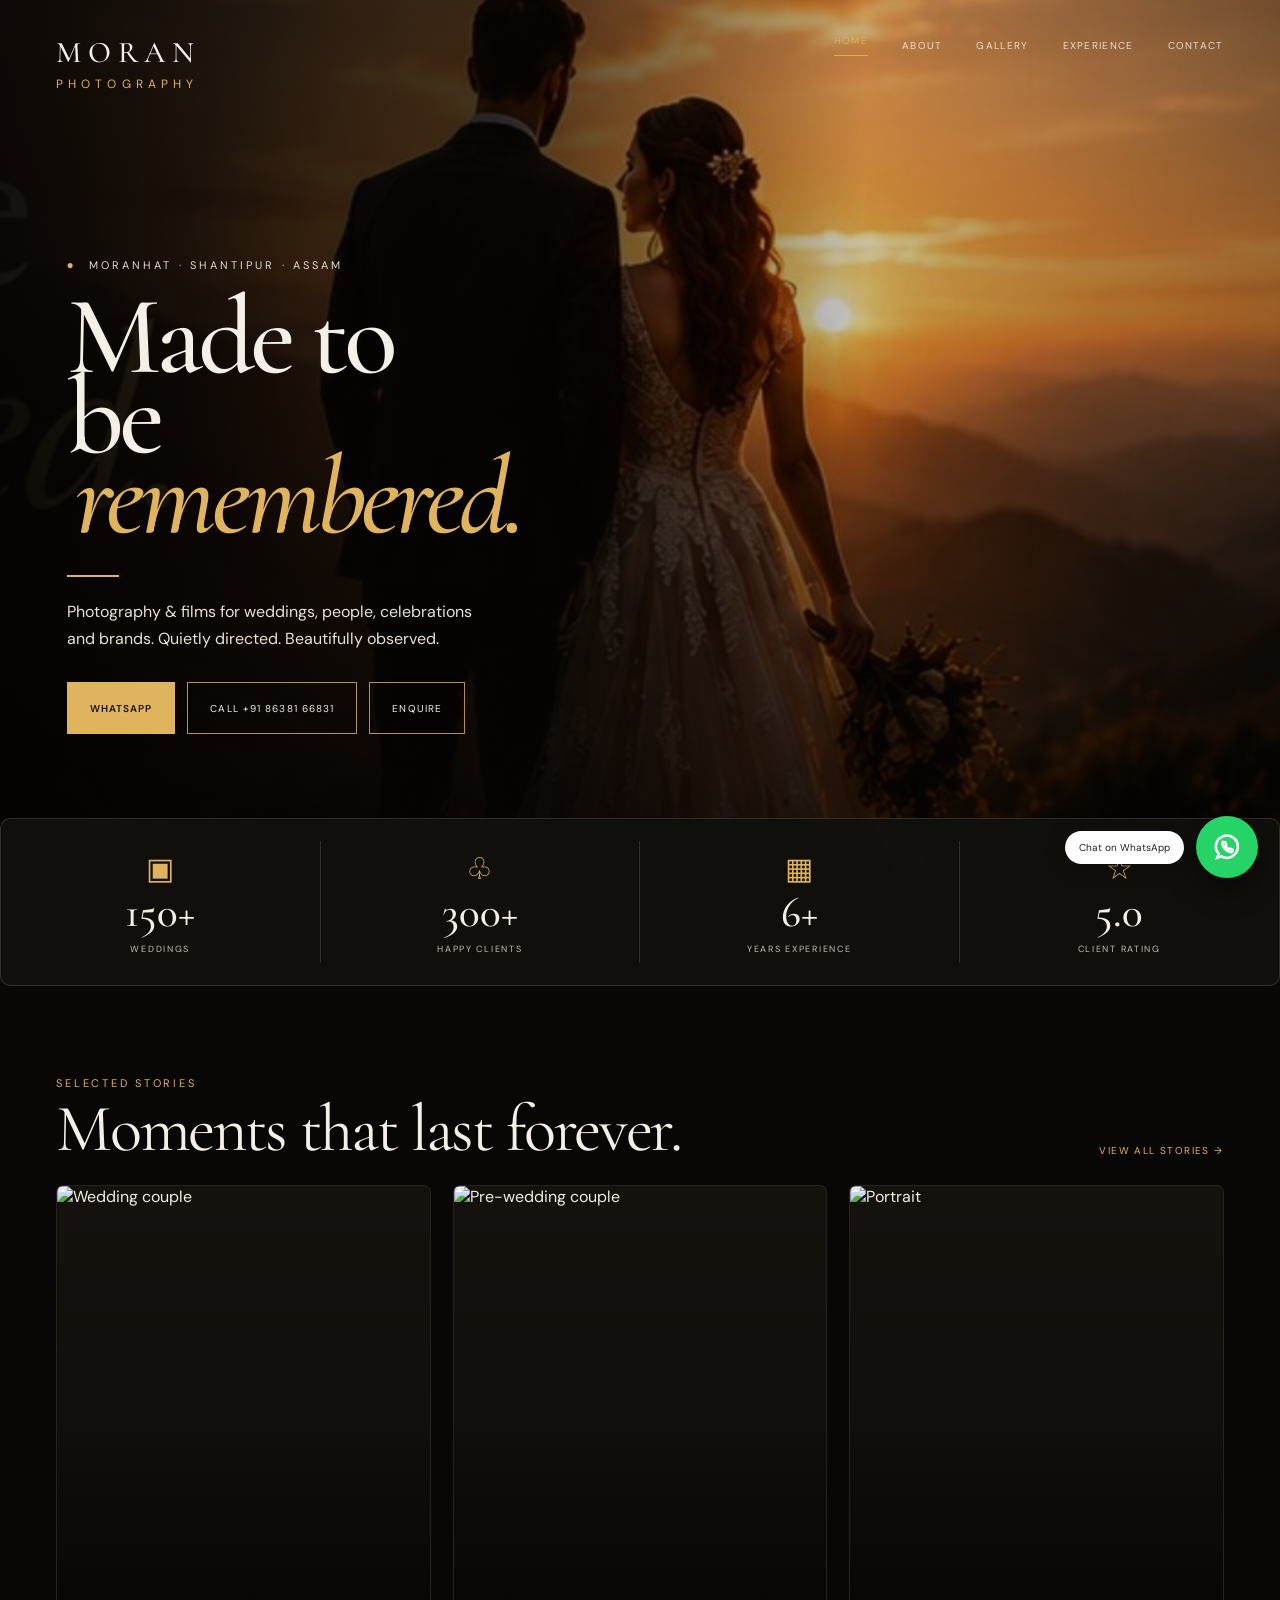
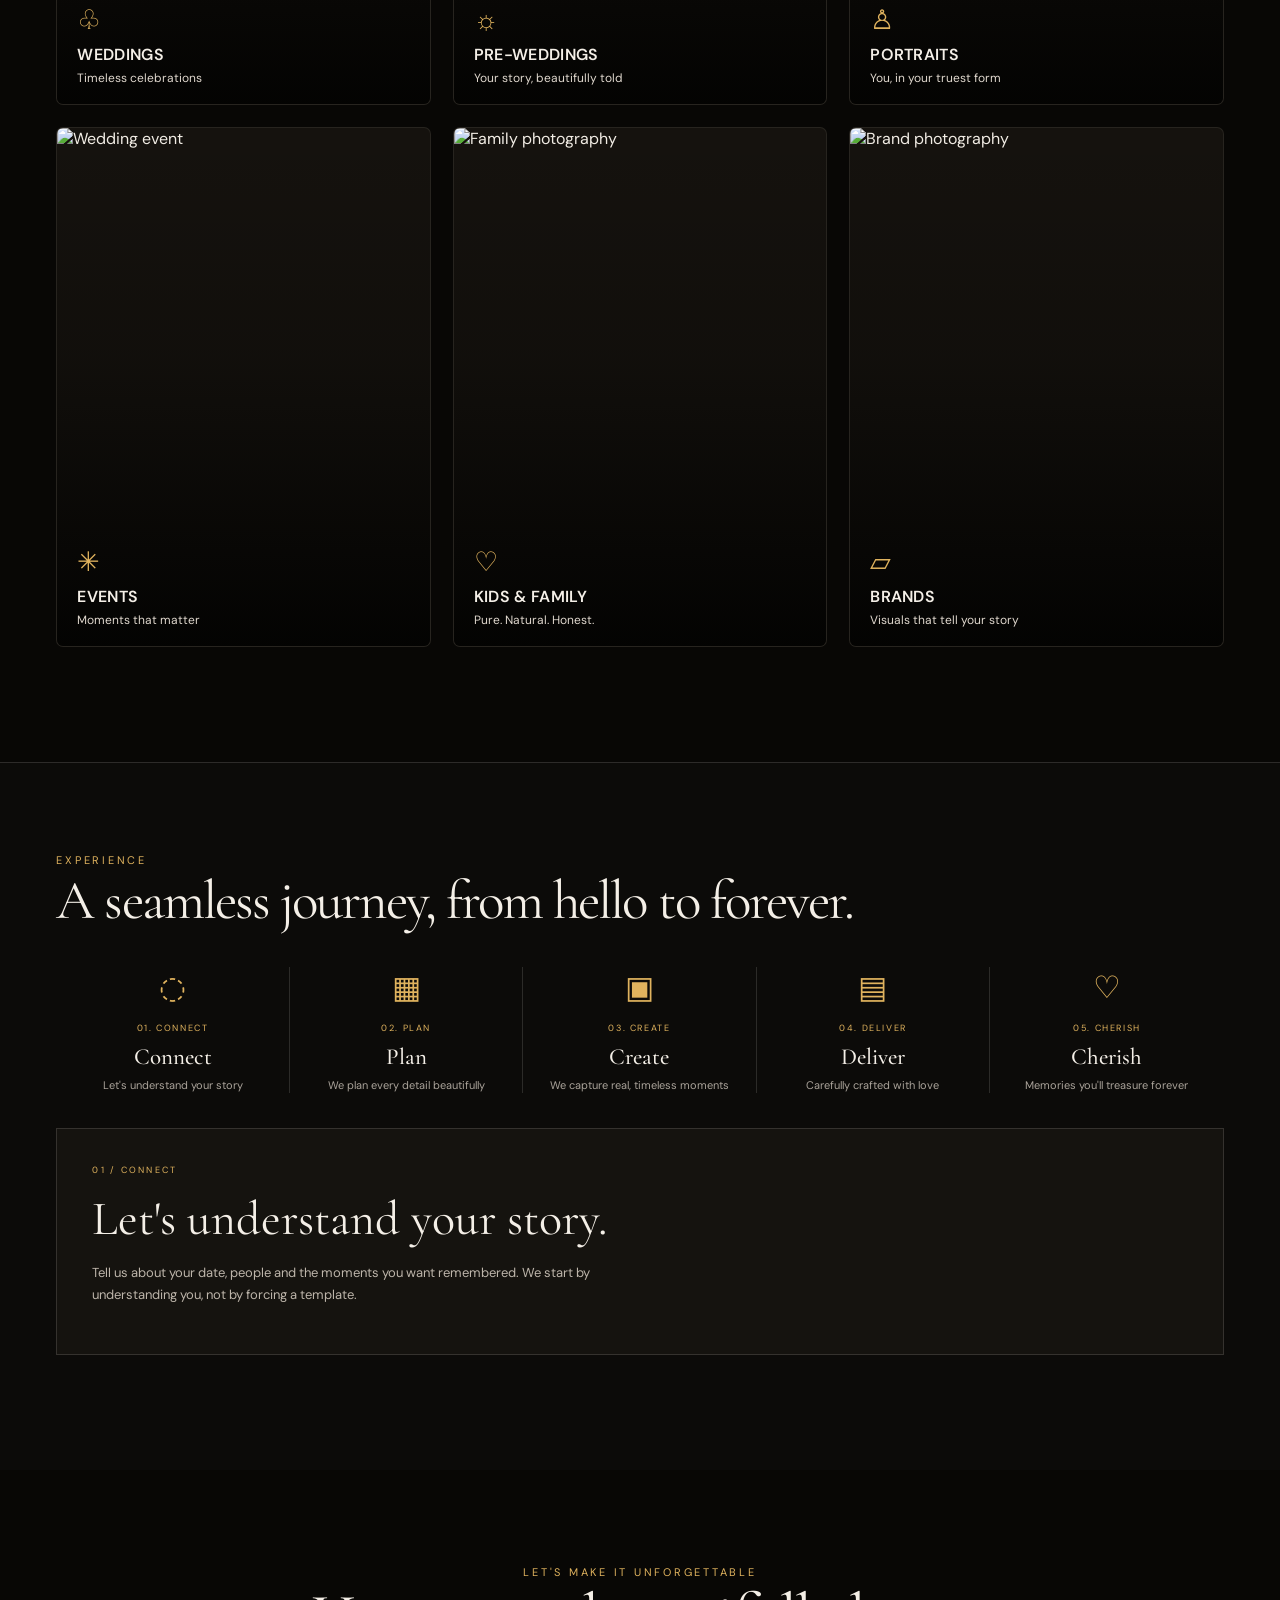
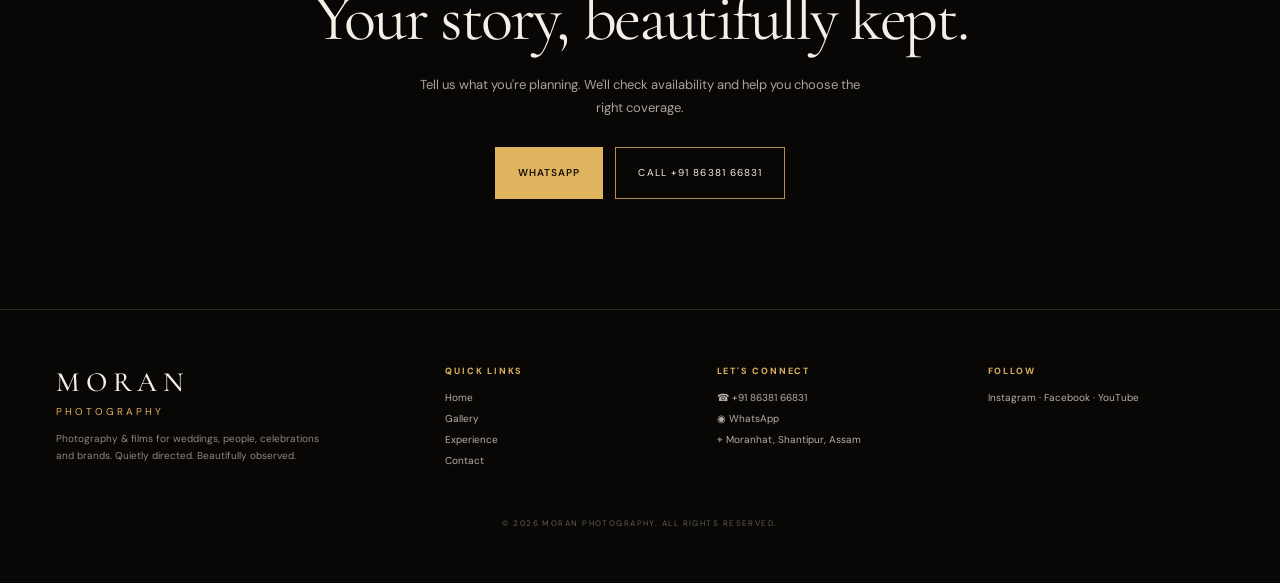
==== commit b05bf230: "Add files via upload" ====
--- a/index.html
+++ b/index.html
@@ -16,9 +16,9 @@
 .brand{display:flex;flex-direction:column;line-height:.9;text-transform:uppercase}.brand strong{font:500 30px var(--serif);letter-spacing:.22em}.brand span{font-size:12px;letter-spacing:.42em;color:var(--gold);margin-top:8px}
 .navlinks{display:flex;align-items:center;gap:34px;text-transform:uppercase;font-size:10px;letter-spacing:.13em}.navlinks a{opacity:.88}.navlinks a:first-child{color:var(--gold);border-bottom:1px solid var(--gold);padding-bottom:8px}.menu{width:29px;height:25px;display:none;position:relative}.menu i,.menu i:before,.menu i:after{content:"";position:absolute;width:27px;height:1px;background:var(--gold);left:0}.menu i{top:12px}.menu i:before{top:-8px}.menu i:after{top:8px}
 
-.hero{min-height:760px;height:100svh;max-height:980px;position:relative;display:flex;align-items:flex-end;padding:150px 4.4vw 150px;overflow:hidden;background:#090705}
+.hero{min-height:760px;height:100svh;max-height:980px;position:relative;display:flex;align-items:flex-end;padding:150px 5.2vw 150px;overflow:hidden;background:#090705}
 .hero-bg{position:absolute;inset:0;background-image:linear-gradient(90deg,rgba(5,3,2,.95) 0%,rgba(6,4,2,.75) 38%,rgba(8,4,2,.22) 67%,rgba(4,2,1,.4) 100%),linear-gradient(0deg,rgba(4,3,2,.88) 0%,transparent 62%),url("hero-sunrise.jpg");background-size:cover;background-position:center center;transform:scale(1.03)}
-.hero-inner{position:relative;z-index:2;max-width:620px;width:48%;padding-bottom:8px}.location{font-size:11px;letter-spacing:.28em;text-transform:uppercase;margin-bottom:24px;color:#e5ddd0}.location:before{content:"●";color:var(--gold);font-size:12px;margin-right:12px}
+.hero-inner{position:relative;z-index:2;max-width:650px;width:49%;padding-bottom:8px}.location{font-size:11px;letter-spacing:.28em;text-transform:uppercase;margin-bottom:24px;color:#e5ddd0}.location:before{content:"●";color:var(--gold);font-size:12px;margin-right:12px}
 h1{font:500 clamp(74px,8.7vw,132px)/.72 var(--serif);letter-spacing:-.045em;margin:0;max-width:7.5ch}h1 em{display:block;color:var(--gold);font-style:italic;margin-left:.08em}.rule{width:52px;height:2px;background:var(--gold);margin:38px 0 22px}.copy{font-size:16px;line-height:1.65;max-width:410px;margin:0 0 30px;color:#e9e2d8}
 .actions{display:flex;gap:12px}.btn{min-height:52px;padding:0 22px;border:1px solid rgba(224,179,94,.8);display:inline-flex;align-items:center;justify-content:center;text-transform:uppercase;letter-spacing:.11em;font-size:10px;white-space:nowrap}.btn.primary{background:var(--gold);color:#171006;border-color:var(--gold);font-weight:600}.btn:hover{background:rgba(224,179,94,.12)}.btn.primary:hover{background:#edc879}
 .stats{position:relative;z-index:4;margin:-92px auto 0;max-width:1280px;background:rgba(17,16,13,.96);border:1px solid var(--line);border-radius:10px;display:grid;grid-template-columns:repeat(4,1fr);padding:22px 0}.stat{text-align:center;padding:8px 15px;border-right:1px solid var(--line)}.stat:last-child{border:0}.icon{font-size:30px;color:var(--gold);height:37px}.num{font:500 43px/1 var(--serif);margin-top:5px}.label{text-transform:uppercase;letter-spacing:.19em;font-size:9px;color:#c9c0b4;margin-top:9px}
@@ -33,8 +33,10 @@
 
 .wa{position:fixed;right:22px;bottom:22px;z-index:100;width:62px;height:62px;border-radius:50%;background:#25d366;display:grid;place-items:center;box-shadow:0 10px 30px rgba(0,0,0,.45)}.wa svg{width:31px;height:31px;stroke:#fff;fill:none;stroke-width:2}.wa-label{position:absolute;right:74px;white-space:nowrap;background:#fff;color:#222;border-radius:20px;padding:10px 14px;font-size:10px;box-shadow:0 4px 20px rgba(0,0,0,.25)}
 
+@media (min-width:1101px){.hero-bg{background-position:center center}.hero-inner{transform:translateY(-8px)}.stats{margin-top:-82px}}
+
 @media (min-width:801px) and (max-width:1100px){
-  .hero-inner{width:54%;max-width:590px}
+  .hero-inner{width:56%;max-width:600px}
   h1{font-size:9vw}
   .actions{flex-wrap:wrap}
   .btn{padding:0 17px}
@@ -87,7 +89,7 @@
   <div class="eyebrow">Selected Stories</div>
   <div class="head"><h2>Moments that last forever.</h2><a class="view" href="gallery.html">View all stories →</a></div>
   <div class="storygrid">
-    <a class="story" href="gallery.html?cat=weddings"><img src="wedding-indian.jpg" alt="Wedding couple"><div class="story-copy"><div class="story-icon">♧</div><div class="story-title">Weddings</div><div class="story-sub">Timeless celebrations</div></div></a>
+    <a class="story" href="gallery.html?cat=weddings"><img src="https://images.unsplash.com/photo-1781077127473-343904bb5856?auto=format&fit=crop&w=1400&q=90" alt="Wedding couple"><div class="story-copy"><div class="story-icon">♧</div><div class="story-title">Weddings</div><div class="story-sub">Timeless celebrations</div></div></a>
     <a class="story" href="gallery.html?cat=preweddings"><img src="https://images.unsplash.com/photo-1523438885200-e635ba2c371e?auto=format&fit=crop&w=1400&q=90" alt="Pre-wedding couple"><div class="story-copy"><div class="story-icon">☼</div><div class="story-title">Pre-Weddings</div><div class="story-sub">Your story, beautifully told</div></div></a>
     <a class="story" href="gallery.html?cat=portraits"><img src="https://images.unsplash.com/photo-1534528741775-53994a69daeb?auto=format&fit=crop&w=1400&q=90" alt="Portrait"><div class="story-copy"><div class="story-icon">♙</div><div class="story-title">Portraits</div><div class="story-sub">You, in your truest form</div></div></a>
     <a class="story" href="gallery.html?cat=events"><img src="https://images.unsplash.com/photo-1519167758481-83f550bb49b3?auto=format&fit=crop&w=1400&q=90" alt="Wedding event"><div class="story-copy"><div class="story-icon">✳</div><div class="story-title">Events</div><div class="story-sub">Moments that matter</div></div></a>
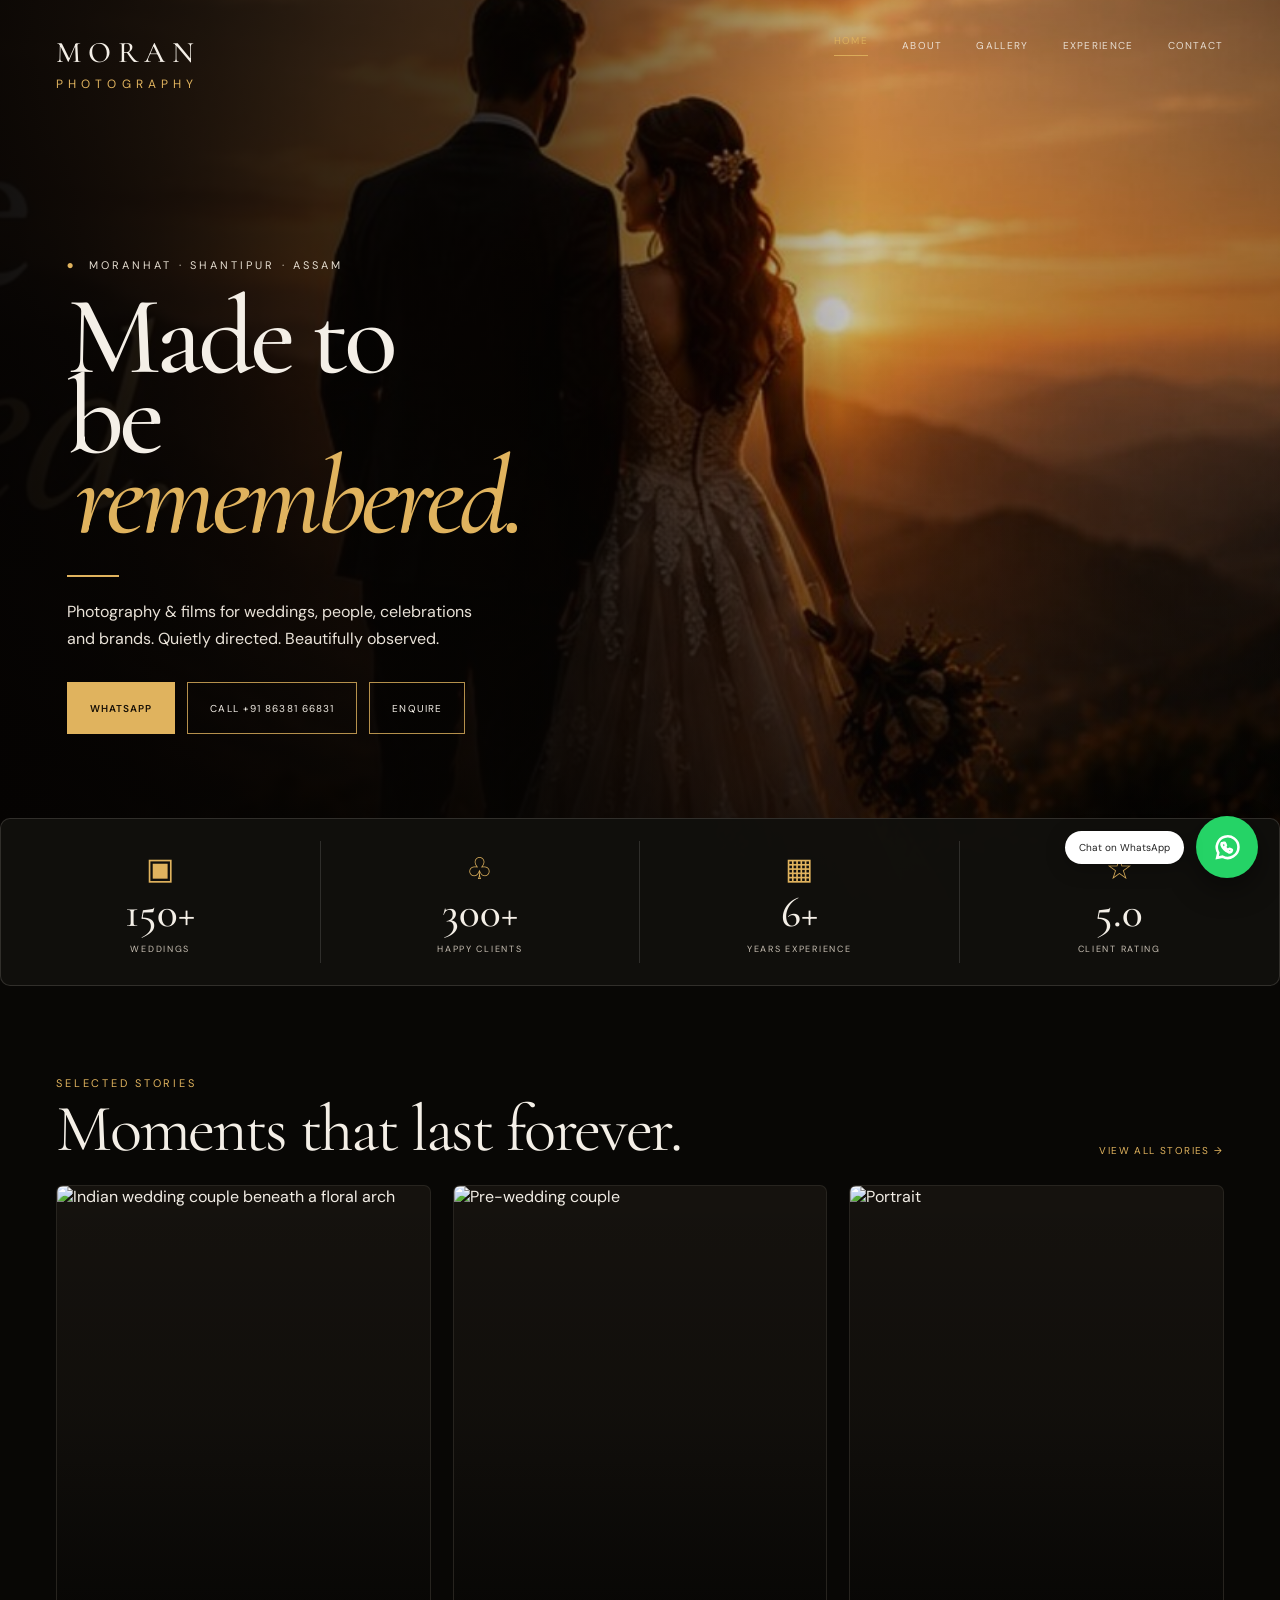
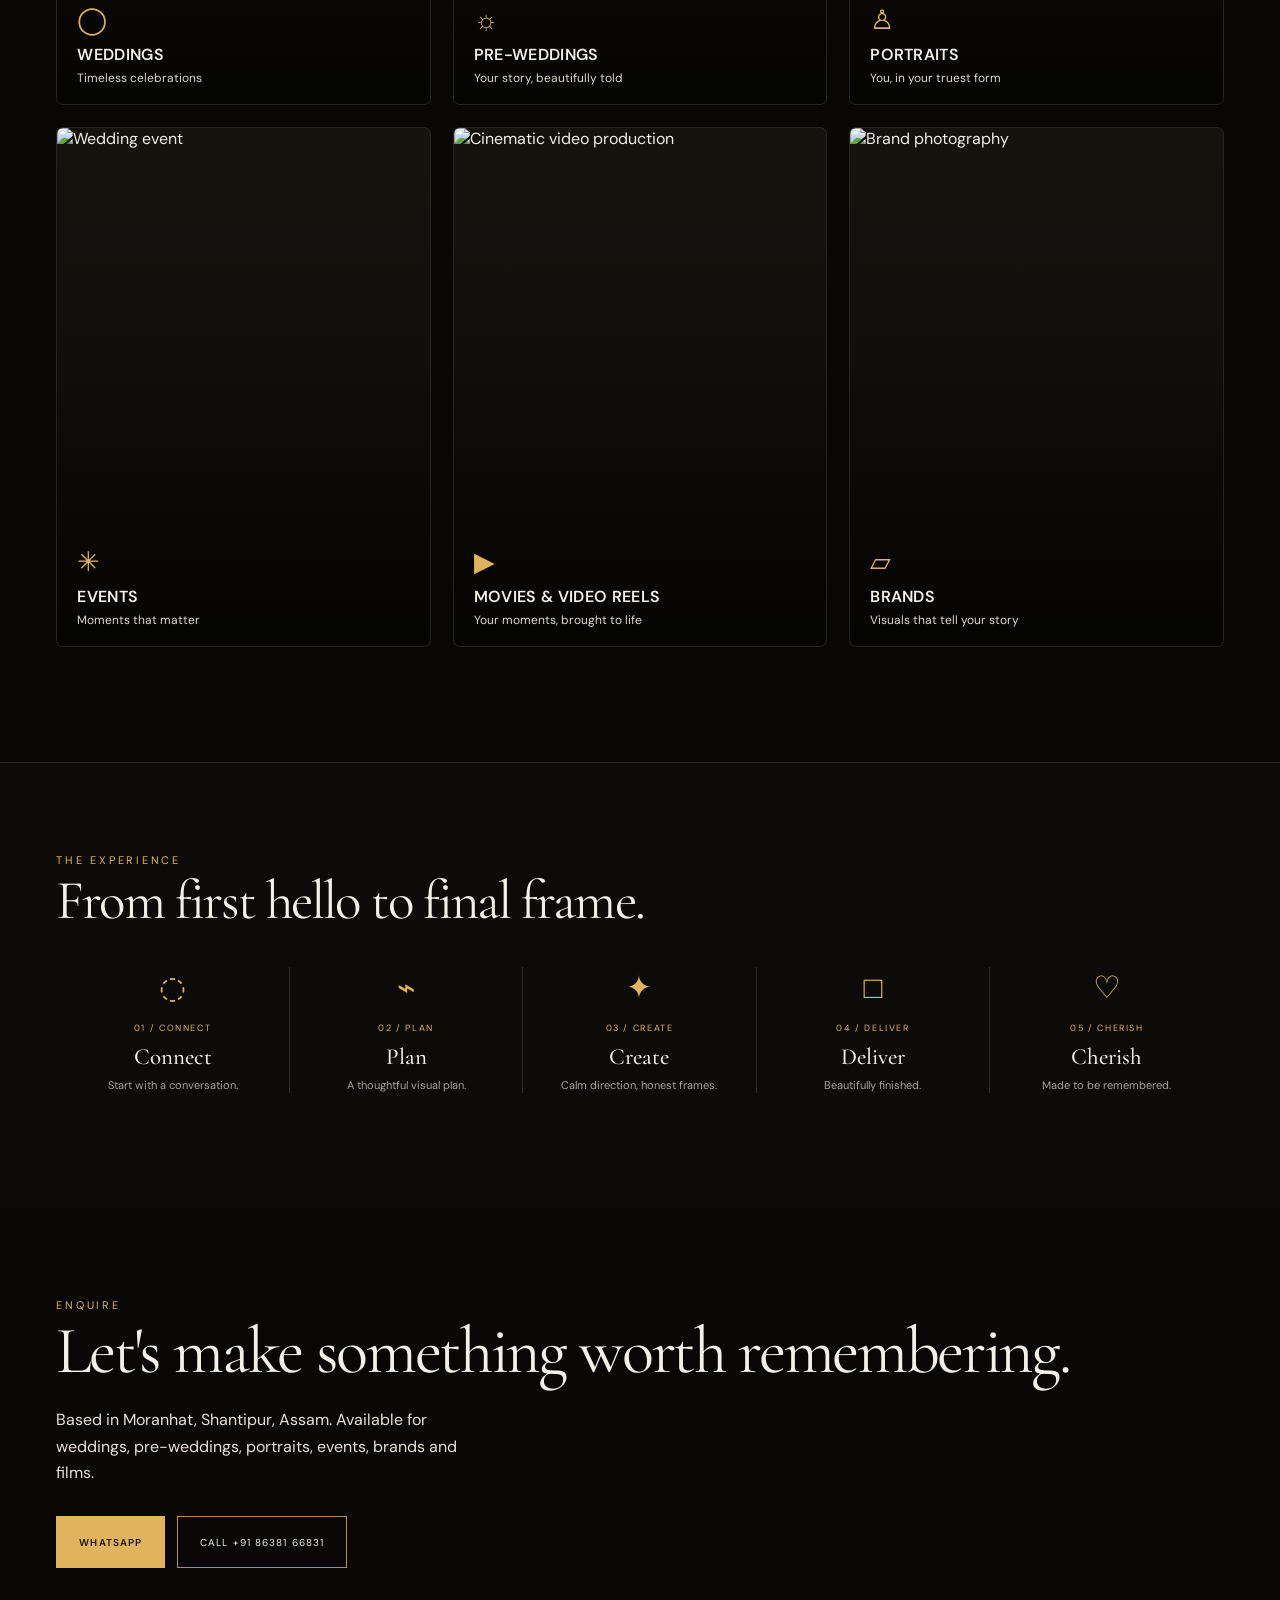
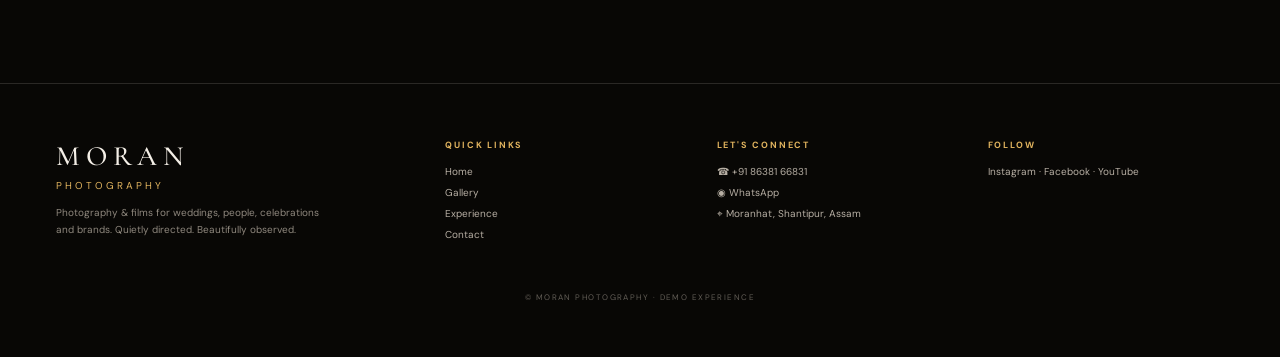
==== commit 19ac06c8: "Replace Kids & Family with Movies & Video Reels and feature the new wedding image" ====
--- a/index.html
+++ b/index.html
@@ -12,141 +12,35 @@
 <style>
 :root{--black:#080705;--panel:#11100d;--cream:#f4efe7;--muted:#aaa39a;--gold:#e0b35e;--line:rgba(244,239,231,.14);--serif:"Cormorant Garamond",Georgia,serif;--sans:"DM Sans",Arial,sans-serif}
 *{box-sizing:border-box}html{scroll-behavior:smooth}body{margin:0;background:var(--black);color:var(--cream);font-family:var(--sans);overflow-x:hidden}a{color:inherit;text-decoration:none}button{font:inherit}
-.nav{position:absolute;top:0;left:0;right:0;z-index:10;padding:34px max(4.4vw,24px);display:flex;align-items:flex-start;justify-content:space-between}
-.brand{display:flex;flex-direction:column;line-height:.9;text-transform:uppercase}.brand strong{font:500 30px var(--serif);letter-spacing:.22em}.brand span{font-size:12px;letter-spacing:.42em;color:var(--gold);margin-top:8px}
-.navlinks{display:flex;align-items:center;gap:34px;text-transform:uppercase;font-size:10px;letter-spacing:.13em}.navlinks a{opacity:.88}.navlinks a:first-child{color:var(--gold);border-bottom:1px solid var(--gold);padding-bottom:8px}.menu{width:29px;height:25px;display:none;position:relative}.menu i,.menu i:before,.menu i:after{content:"";position:absolute;width:27px;height:1px;background:var(--gold);left:0}.menu i{top:12px}.menu i:before{top:-8px}.menu i:after{top:8px}
-
-.hero{min-height:760px;height:100svh;max-height:980px;position:relative;display:flex;align-items:flex-end;padding:150px 5.2vw 150px;overflow:hidden;background:#090705}
-.hero-bg{position:absolute;inset:0;background-image:linear-gradient(90deg,rgba(5,3,2,.95) 0%,rgba(6,4,2,.75) 38%,rgba(8,4,2,.22) 67%,rgba(4,2,1,.4) 100%),linear-gradient(0deg,rgba(4,3,2,.88) 0%,transparent 62%),url("hero-sunrise.jpg");background-size:cover;background-position:center center;transform:scale(1.03)}
-.hero-inner{position:relative;z-index:2;max-width:650px;width:49%;padding-bottom:8px}.location{font-size:11px;letter-spacing:.28em;text-transform:uppercase;margin-bottom:24px;color:#e5ddd0}.location:before{content:"●";color:var(--gold);font-size:12px;margin-right:12px}
-h1{font:500 clamp(74px,8.7vw,132px)/.72 var(--serif);letter-spacing:-.045em;margin:0;max-width:7.5ch}h1 em{display:block;color:var(--gold);font-style:italic;margin-left:.08em}.rule{width:52px;height:2px;background:var(--gold);margin:38px 0 22px}.copy{font-size:16px;line-height:1.65;max-width:410px;margin:0 0 30px;color:#e9e2d8}
-.actions{display:flex;gap:12px}.btn{min-height:52px;padding:0 22px;border:1px solid rgba(224,179,94,.8);display:inline-flex;align-items:center;justify-content:center;text-transform:uppercase;letter-spacing:.11em;font-size:10px;white-space:nowrap}.btn.primary{background:var(--gold);color:#171006;border-color:var(--gold);font-weight:600}.btn:hover{background:rgba(224,179,94,.12)}.btn.primary:hover{background:#edc879}
+.nav{position:absolute;top:0;left:0;right:0;z-index:10;padding:34px max(4.4vw,24px);display:flex;align-items:flex-start;justify-content:space-between}.brand{display:flex;flex-direction:column;line-height:.9;text-transform:uppercase}.brand strong{font:500 30px var(--serif);letter-spacing:.22em}.brand span{font-size:12px;letter-spacing:.42em;color:var(--gold);margin-top:8px}.navlinks{display:flex;align-items:center;gap:34px;text-transform:uppercase;font-size:10px;letter-spacing:.13em}.navlinks a{opacity:.88}.navlinks a:first-child{color:var(--gold);border-bottom:1px solid var(--gold);padding-bottom:8px}.menu{width:29px;height:25px;display:none;position:relative}.menu i,.menu i:before,.menu i:after{content:"";position:absolute;width:27px;height:1px;background:var(--gold);left:0}.menu i{top:12px}.menu i:before{top:-8px}.menu i:after{top:8px}
+.hero{min-height:760px;height:100svh;max-height:980px;position:relative;display:flex;align-items:flex-end;padding:150px 5.2vw 150px;overflow:hidden;background:#090705}.hero-bg{position:absolute;inset:0;background-image:linear-gradient(90deg,rgba(5,3,2,.95) 0%,rgba(6,4,2,.75) 38%,rgba(8,4,2,.22) 67%,rgba(4,2,1,.4) 100%),linear-gradient(0deg,rgba(4,3,2,.88) 0%,transparent 62%),url("hero-sunrise.jpg");background-size:cover;background-position:center center;transform:scale(1.03)}.hero-inner{position:relative;z-index:2;max-width:650px;width:49%;padding-bottom:8px}.location{font-size:11px;letter-spacing:.28em;text-transform:uppercase;margin-bottom:24px;color:#e5ddd0}.location:before{content:"●";color:var(--gold);font-size:12px;margin-right:12px}h1{font:500 clamp(74px,8.7vw,132px)/.72 var(--serif);letter-spacing:-.045em;margin:0;max-width:7.5ch}h1 em{display:block;color:var(--gold);font-style:italic;margin-left:.08em}.rule{width:52px;height:2px;background:var(--gold);margin:38px 0 22px}.copy{font-size:16px;line-height:1.65;max-width:410px;margin:0 0 30px;color:#e9e2d8}.actions{display:flex;gap:12px}.btn{min-height:52px;padding:0 22px;border:1px solid rgba(224,179,94,.8);display:inline-flex;align-items:center;justify-content:center;text-transform:uppercase;letter-spacing:.11em;font-size:10px;white-space:nowrap}.btn.primary{background:var(--gold);color:#171006;border-color:var(--gold);font-weight:600}.btn:hover{background:rgba(224,179,94,.12)}.btn.primary:hover{background:#edc879}
 .stats{position:relative;z-index:4;margin:-92px auto 0;max-width:1280px;background:rgba(17,16,13,.96);border:1px solid var(--line);border-radius:10px;display:grid;grid-template-columns:repeat(4,1fr);padding:22px 0}.stat{text-align:center;padding:8px 15px;border-right:1px solid var(--line)}.stat:last-child{border:0}.icon{font-size:30px;color:var(--gold);height:37px}.num{font:500 43px/1 var(--serif);margin-top:5px}.label{text-transform:uppercase;letter-spacing:.19em;font-size:9px;color:#c9c0b4;margin-top:9px}
-
-.section{padding:90px max(4.4vw,24px) 115px;max-width:1400px;margin:0 auto}.eyebrow{color:var(--gold);font-size:11px;letter-spacing:.25em;text-transform:uppercase}.head{display:flex;justify-content:space-between;align-items:end;margin:10px 0 28px}.head h2{font:400 clamp(48px,5.2vw,76px)/.86 var(--serif);letter-spacing:-.035em;margin:0}.view{color:var(--gold);font-size:10px;text-transform:uppercase;letter-spacing:.14em;white-space:nowrap}
-.storygrid{display:grid;grid-template-columns:repeat(3,minmax(0,1fr));gap:22px}.story{height:520px;position:relative;overflow:hidden;border:1px solid rgba(244,239,231,.08);border-radius:7px;background:#15120e}.story img{width:100%;height:100%;object-fit:cover;display:block;transition:transform .7s ease}.story:hover img{transform:scale(1.035)}.story:after{content:"";position:absolute;inset:0;background:linear-gradient(0deg,rgba(2,2,1,.92) 0%,rgba(2,2,1,.2) 56%,transparent 100%)}.story-copy{position:absolute;z-index:2;left:20px;right:18px;bottom:18px}.story-icon{font-size:27px;color:var(--gold);margin-bottom:7px}.story-title{text-transform:uppercase;font-size:16px;font-weight:600;letter-spacing:.02em}.story-sub{font-size:12px;margin-top:5px;color:#e0d8ce}
-.story:nth-child(1) img{object-position:center 40%}.story:nth-child(2) img{object-position:center 50%}.story:nth-child(3) img{object-position:center 35%}.story:nth-child(4) img{object-position:center 48%}.story:nth-child(5) img{object-position:center 40%}.story:nth-child(6) img{object-position:center 45%}
-
+.section{padding:90px max(4.4vw,24px) 115px;max-width:1400px;margin:0 auto}.eyebrow{color:var(--gold);font-size:11px;letter-spacing:.25em;text-transform:uppercase}.head{display:flex;justify-content:space-between;align-items:end;margin:10px 0 28px}.head h2{font:400 clamp(48px,5.2vw,76px)/.86 var(--serif);letter-spacing:-.035em;margin:0}.view{color:var(--gold);font-size:10px;text-transform:uppercase;letter-spacing:.14em;white-space:nowrap}.storygrid{display:grid;grid-template-columns:repeat(3,minmax(0,1fr));gap:22px}.story{height:520px;position:relative;overflow:hidden;border:1px solid rgba(244,239,231,.08);border-radius:7px;background:#15120e}.story img{width:100%;height:100%;object-fit:cover;display:block;transition:transform .7s ease}.story:hover img{transform:scale(1.035)}.story:after{content:"";position:absolute;inset:0;background:linear-gradient(0deg,rgba(2,2,1,.92) 0%,rgba(2,2,1,.2) 56%,transparent 100%)}.story-copy{position:absolute;z-index:2;left:20px;right:18px;bottom:18px}.story-icon{font-size:27px;color:var(--gold);margin-bottom:7px}.story-title{text-transform:uppercase;font-size:16px;font-weight:600;letter-spacing:.02em}.story-sub{font-size:12px;margin-top:5px;color:#e0d8ce}.story:nth-child(1) img{object-position:center 40%}.story:nth-child(2) img{object-position:center 50%}.story:nth-child(3) img{object-position:center 35%}.story:nth-child(4) img{object-position:center 48%}.story:nth-child(5) img{object-position:center 40%}.story:nth-child(6) img{object-position:78% center}
 .experience{border-top:1px solid var(--line);background:#0c0b09;max-width:none;padding-left:max(4.4vw,24px);padding-right:max(4.4vw,24px)}.experience h2{font-size:55px}.steps{display:grid;grid-template-columns:repeat(5,1fr);margin-top:42px}.step{background:none;border:0;border-right:1px solid var(--line);padding:0 20px;text-align:center;color:var(--cream);cursor:pointer}.step:last-child{border:0}.step-icon{font-size:31px;color:var(--gold);margin-bottom:14px}.step-num{font-size:9px;color:var(--gold);letter-spacing:.18em}.step h3{font:500 23px var(--serif);margin:9px 0 6px}.step p{font-size:11px;line-height:1.5;color:#aaa39a;margin:0}.detail{margin-top:35px;padding:35px;background:#15130f;border:1px solid var(--line);display:none}.detail.active{display:block}.detail-label{font-size:9px;letter-spacing:.25em;color:var(--gold);text-transform:uppercase}.detail h3{font:400 48px var(--serif);margin:14px 0}.detail p{max-width:560px;color:#bdb5aa;line-height:1.7;font-size:13px}
-
 footer{border-top:1px solid var(--line);padding:55px max(4.4vw,24px);display:grid;grid-template-columns:1.5fr 1fr 1fr 1fr;gap:35px;background:#080705}.footbrand strong{display:block;font:500 28px var(--serif);letter-spacing:.2em}.footbrand span{color:var(--gold);font-size:10px;letter-spacing:.3em}.foot p{font-size:10px;line-height:1.7;color:#8f887e;max-width:280px}.foot h4{font-size:9px;letter-spacing:.2em;text-transform:uppercase;color:var(--gold);margin:0 0 14px}.foot a,.foot div{font-size:10px;color:#b7afa4;display:block;margin:8px 0}.copyright{grid-column:1/-1;text-align:center;font-size:8px;letter-spacing:.18em;color:#625d56;margin-top:8px}
-
 .wa{position:fixed;right:22px;bottom:22px;z-index:100;width:62px;height:62px;border-radius:50%;background:#25d366;display:grid;place-items:center;box-shadow:0 10px 30px rgba(0,0,0,.45)}.wa svg{width:31px;height:31px;stroke:#fff;fill:none;stroke-width:2}.wa-label{position:absolute;right:74px;white-space:nowrap;background:#fff;color:#222;border-radius:20px;padding:10px 14px;font-size:10px;box-shadow:0 4px 20px rgba(0,0,0,.25)}
-
 @media (min-width:1101px){.hero-bg{background-position:center center}.hero-inner{transform:translateY(-8px)}.stats{margin-top:-82px}}
-
-@media (min-width:801px) and (max-width:1100px){
-  .hero-inner{width:56%;max-width:600px}
-  h1{font-size:9vw}
-  .actions{flex-wrap:wrap}
-  .btn{padding:0 17px}
-  .story{height:440px}
-  .storygrid{gap:15px}
-  .section{padding-left:4vw;padding-right:4vw}
-}
-
-@media(max-width:800px){
-.nav{padding:20px 18px}.brand strong{font-size:21px;letter-spacing:.2em}.brand span{font-size:8px;letter-spacing:.33em;margin-top:6px}.navlinks{display:none}.menu{display:block}
-.hero{min-height:780px;height:100svh;padding:150px 20px 54px;align-items:flex-end}.hero-bg{background-position:58% center;background-image:linear-gradient(90deg,rgba(4,3,2,.93) 0%,rgba(5,3,2,.67) 48%,rgba(7,4,2,.23) 100%),linear-gradient(0deg,rgba(4,3,2,.93),transparent 68%),url("hero-sunrise.jpg")}.hero-inner{width:100%}.location{font-size:8px;letter-spacing:.23em;margin-bottom:20px}h1{font-size:18vw;line-height:.78;max-width:100%}h1 em{margin-left:4vw}.rule{margin:27px 0 18px}.copy{font-size:13px;line-height:1.6;max-width:315px;margin-bottom:23px}.actions{display:grid;grid-template-columns:1fr 1fr;gap:9px;width:100%}.btn{min-height:50px;padding:0 8px;font-size:8px}.btn.primary{grid-column:1/-1}
-.stats{margin:0;border-radius:0;grid-template-columns:repeat(2,1fr);padding:0}.stat{padding:22px 5px}.stat:nth-child(1),.stat:nth-child(2){border-bottom:1px solid var(--line)}.stat:nth-child(2){border-right:0}.icon{font-size:24px;height:31px}.num{font-size:34px}.label{font-size:7px;letter-spacing:.16em}
-.section{padding:75px 20px 85px;max-width:none}.head{display:block;margin-bottom:26px}.head h2{font-size:15.5vw;line-height:.82;margin-top:12px}.view{display:block;margin-top:18px}.storygrid{grid-template-columns:1fr;gap:12px}.story{height:115vw;min-height:340px;max-height:480px}.story-copy{left:20px;bottom:20px}.story-title{font-size:15px}.story-sub{font-size:11px}
-.experience{padding-top:70px}.experience h2{font-size:14vw}.steps{grid-template-columns:1fr;margin-top:35px;border-top:1px solid var(--line)}.step{display:grid;grid-template-columns:45px 1fr;grid-template-rows:auto auto;text-align:left;align-items:center;border-right:0;border-bottom:1px solid var(--line);padding:18px 0;column-gap:12px;row-gap:3px}.step:last-child{border-bottom:0}.step-icon{grid-column:1;grid-row:1 / span 2;margin:0;font-size:25px}.step-num{grid-column:2;grid-row:1;font-size:8px;line-height:1.2;letter-spacing:.18em}.step>div:last-child{grid-column:2;grid-row:2}.step h3{font-size:25px;line-height:1;margin:0}.step p{display:none}.detail{margin-top:20px;padding:25px}.detail h3{font-size:42px}
-footer{grid-template-columns:1fr 1fr;padding:30px 20px;gap:25px}.footbrand{grid-column:1/-1}.copyright{font-size:7px}.wa{right:15px;bottom:15px;width:60px;height:60px}.wa-label{display:none}
-}
+@media (min-width:801px) and (max-width:1100px){.hero-inner{width:56%;max-width:600px}h1{font-size:9vw}.actions{flex-wrap:wrap}.btn{padding:0 17px}.story{height:440px}.storygrid{gap:15px}.section{padding-left:4vw;padding-right:4vw}}
+@media(max-width:800px){.nav{padding:20px 18px}.brand strong{font-size:21px;letter-spacing:.2em}.brand span{font-size:8px;letter-spacing:.33em;margin-top:6px}.navlinks{display:none}.menu{display:block}.hero{min-height:780px;height:100svh;padding:150px 20px 54px;align-items:flex-end}.hero-bg{background-position:58% center;background-image:linear-gradient(90deg,rgba(4,3,2,.93) 0%,rgba(5,3,2,.67) 48%,rgba(7,4,2,.23) 100%),linear-gradient(0deg,rgba(4,3,2,.93),transparent 68%),url("hero-sunrise.jpg")}.hero-inner{width:100%}.location{font-size:8px;letter-spacing:.23em;margin-bottom:20px}h1{font-size:18vw;line-height:.78;max-width:100%}h1 em{margin-left:4vw}.rule{margin:27px 0 18px}.copy{font-size:13px;line-height:1.6;max-width:315px;margin-bottom:23px}.actions{display:grid;grid-template-columns:1fr 1fr;gap:9px;width:100%}.btn{min-height:50px;padding:0 8px;font-size:8px}.btn.primary{grid-column:1/-1}.stats{margin:0;border-radius:0;grid-template-columns:repeat(2,1fr);padding:0}.stat{padding:22px 5px}.stat:nth-child(1),.stat:nth-child(2){border-bottom:1px solid var(--line)}.stat:nth-child(2){border-right:0}.icon{font-size:24px;height:31px}.num{font-size:34px}.label{font-size:7px;letter-spacing:.16em}.section{padding:75px 20px 85px;max-width:none}.head{display:block;margin-bottom:26px}.head h2{font-size:15.5vw;line-height:.82;margin-top:12px}.view{display:block;margin-top:18px}.storygrid{grid-template-columns:1fr;gap:12px}.story{height:115vw;min-height:340px;max-height:480px}.story-copy{left:20px;bottom:20px}.story-title{font-size:15px}.story-sub{font-size:11px}.experience{padding-top:70px}.experience h2{font-size:14vw}.steps{grid-template-columns:1fr;margin-top:35px;border-top:1px solid var(--line)}.step{display:grid;grid-template-columns:45px 1fr;grid-template-rows:auto auto;text-align:left;align-items:center;border-right:0;border-bottom:1px solid var(--line);padding:18px 0;column-gap:12px;row-gap:3px}.step:last-child{border-bottom:0}.step-icon{grid-column:1;grid-row:1 / span 2;margin:0;font-size:25px}.step-num{grid-column:2;grid-row:1;font-size:8px;line-height:1.2;letter-spacing:.18em}.step>div:last-child{grid-column:2;grid-row:2}.step h3{font-size:25px;line-height:1;margin:0}.step p{display:none}.detail{margin-top:20px;padding:25px}.detail h3{font-size:42px}footer{grid-template-columns:1fr 1fr;padding:30px 20px;gap:25px}.footbrand{grid-column:1/-1}.copyright{font-size:7px}.wa{right:15px;bottom:15px;width:60px;height:60px}.wa-label{display:none}}
 </style>
 </head>
 <body>
-<header class="nav">
-  <a class="brand" href="#top"><strong>MORAN</strong><span>PHOTOGRAPHY</span></a>
-  <nav class="navlinks"><a href="#top">Home</a><a href="#about">About</a><a href="#stories">Gallery</a><a href="#experience">Experience</a><a href="#contact">Contact</a></nav>
-  <a class="menu" href="#stories" aria-label="Open gallery"><i></i></a>
-</header>
-
+<header class="nav"><a class="brand" href="#top"><strong>MORAN</strong><span>PHOTOGRAPHY</span></a><nav class="navlinks"><a href="#top">Home</a><a href="#about">About</a><a href="#stories">Gallery</a><a href="#experience">Experience</a><a href="#contact">Contact</a></nav><a class="menu" href="#stories" aria-label="Open gallery"><i></i></a></header>
 <main id="top">
-<section class="hero">
-  <div class="hero-bg"></div>
-  <div class="hero-inner">
-    <div class="location">Moranhat · Shantipur · Assam</div>
-    <h1>Made to be <em>remembered.</em></h1>
-    <div class="rule"></div>
-    <p class="copy">Photography &amp; films for weddings, people, celebrations and brands. Quietly directed. Beautifully observed.</p>
-    <div class="actions">
-      <a class="btn primary" href="https://wa.me/918638166831?text=Hi%20Moran%20Photography%2C%20I%27d%20like%20to%20know%20more." target="_blank" rel="noopener">WhatsApp</a>
-      <a class="btn" href="tel:+918638166831">Call +91 86381 66831</a>
-      <a class="btn" href="#contact">Enquire</a>
-    </div>
-  </div>
-</section>
-
-<section class="stats">
-  <div class="stat"><div class="icon">▣</div><div class="num">150+</div><div class="label">Weddings</div></div>
-  <div class="stat"><div class="icon">♧</div><div class="num">300+</div><div class="label">Happy Clients</div></div>
-  <div class="stat"><div class="icon">▦</div><div class="num">6+</div><div class="label">Years Experience</div></div>
-  <div class="stat"><div class="icon">☆</div><div class="num">5.0</div><div class="label">Client Rating</div></div>
-</section>
-
-<section class="section" id="stories">
-  <div class="eyebrow">Selected Stories</div>
-  <div class="head"><h2>Moments that last forever.</h2><a class="view" href="gallery.html">View all stories →</a></div>
-  <div class="storygrid">
-    <a class="story" href="gallery.html?cat=weddings"><img src="https://images.unsplash.com/photo-1781077127473-343904bb5856?auto=format&fit=crop&w=1400&q=90" alt="Wedding couple"><div class="story-copy"><div class="story-icon">♧</div><div class="story-title">Weddings</div><div class="story-sub">Timeless celebrations</div></div></a>
-    <a class="story" href="gallery.html?cat=preweddings"><img src="https://images.unsplash.com/photo-1523438885200-e635ba2c371e?auto=format&fit=crop&w=1400&q=90" alt="Pre-wedding couple"><div class="story-copy"><div class="story-icon">☼</div><div class="story-title">Pre-Weddings</div><div class="story-sub">Your story, beautifully told</div></div></a>
-    <a class="story" href="gallery.html?cat=portraits"><img src="https://images.unsplash.com/photo-1534528741775-53994a69daeb?auto=format&fit=crop&w=1400&q=90" alt="Portrait"><div class="story-copy"><div class="story-icon">♙</div><div class="story-title">Portraits</div><div class="story-sub">You, in your truest form</div></div></a>
-    <a class="story" href="gallery.html?cat=events"><img src="https://images.unsplash.com/photo-1519167758481-83f550bb49b3?auto=format&fit=crop&w=1400&q=90" alt="Wedding event"><div class="story-copy"><div class="story-icon">✳</div><div class="story-title">Events</div><div class="story-sub">Moments that matter</div></div></a>
-    <a class="story" href="gallery.html?cat=family"><img src="https://images.unsplash.com/photo-1511895426328-dc8714191300?auto=format&fit=crop&w=1400&q=90" alt="Family photography"><div class="story-copy"><div class="story-icon">♡</div><div class="story-title">Kids &amp; Family</div><div class="story-sub">Pure. Natural. Honest.</div></div></a>
-    <a class="story" href="gallery.html?cat=commercial"><img src="https://images.unsplash.com/photo-1497366754035-f200968a6e72?auto=format&fit=crop&w=1400&q=90" alt="Brand photography"><div class="story-copy"><div class="story-icon">▱</div><div class="story-title">Brands</div><div class="story-sub">Visuals that tell your story</div></div></a>
-  </div>
-</section>
-
-<section class="section experience" id="experience">
-  <div class="eyebrow">Experience</div>
-  <div class="head"><h2>A seamless journey, from hello to forever.</h2></div>
-  <div class="steps">
-    <button class="step" data-i="0"><div class="step-icon">◌</div><div class="step-num">01. CONNECT</div><div><h3>Connect</h3><p>Let's understand your story</p></div></button>
-    <button class="step" data-i="1"><div class="step-icon">▦</div><div class="step-num">02. PLAN</div><div><h3>Plan</h3><p>We plan every detail beautifully</p></div></button>
-    <button class="step" data-i="2"><div class="step-icon">▣</div><div class="step-num">03. CREATE</div><div><h3>Create</h3><p>We capture real, timeless moments</p></div></button>
-    <button class="step" data-i="3"><div class="step-icon">▤</div><div class="step-num">04. DELIVER</div><div><h3>Deliver</h3><p>Carefully crafted with love</p></div></button>
-    <button class="step" data-i="4"><div class="step-icon">♡</div><div class="step-num">05. CHERISH</div><div><h3>Cherish</h3><p>Memories you'll treasure forever</p></div></button>
-  </div>
-  <div class="detail active" id="detail"><div class="detail-label">01 / Connect</div><h3>Let's understand your story.</h3><p>Tell us about your date, people and the moments you want remembered. We start by understanding you, not by forcing a template.</p></div>
-</section>
-
-<section class="section" id="contact" style="text-align:center;padding-top:95px;padding-bottom:110px">
-  <div class="eyebrow">Let's make it unforgettable</div>
-  <div class="head" style="display:block"><h2>Your story, beautifully kept.</h2></div>
-  <p style="max-width:460px;margin:0 auto 28px;color:#aaa39a;line-height:1.7;font-size:13px">Tell us what you're planning. We'll check availability and help you choose the right coverage.</p>
-  <div class="actions" style="justify-content:center">
-    <a class="btn primary" href="https://wa.me/918638166831?text=Hi%20Moran%20Photography%2C%20I%27d%20like%20to%20check%20availability." target="_blank" rel="noopener">WhatsApp</a>
-    <a class="btn" href="tel:+918638166831">Call +91 86381 66831</a>
-  </div>
-</section>
+<section class="hero"><div class="hero-bg"></div><div class="hero-inner"><div class="location">Moranhat · Shantipur · Assam</div><h1>Made to be <em>remembered.</em></h1><div class="rule"></div><p class="copy">Photography &amp; films for weddings, people, celebrations and brands. Quietly directed. Beautifully observed.</p><div class="actions"><a class="btn primary" href="https://wa.me/918638166831?text=Hi%20Moran%20Photography%2C%20I%27d%20like%20to%20know%20more." target="_blank" rel="noopener">WhatsApp</a><a class="btn" href="tel:+918638166831">Call +91 86381 66831</a><a class="btn" href="#contact">Enquire</a></div></div></section>
+<section class="stats"><div class="stat"><div class="icon">▣</div><div class="num">150+</div><div class="label">Weddings</div></div><div class="stat"><div class="icon">♧</div><div class="num">300+</div><div class="label">Happy Clients</div></div><div class="stat"><div class="icon">▦</div><div class="num">6+</div><div class="label">Years Experience</div></div><div class="stat"><div class="icon">☆</div><div class="num">5.0</div><div class="label">Client Rating</div></div></section>
+<section class="section" id="stories"><div class="eyebrow">Selected Stories</div><div class="head"><h2>Moments that last forever.</h2><a class="view" href="gallery.html?cat=weddings">View all stories →</a></div><div class="storygrid">
+<a class="story" href="gallery.html?cat=weddings"><img src="wedding-feature.jpg" alt="Indian wedding couple beneath a floral arch"><div class="story-copy"><div class="story-icon">◯</div><div class="story-title">Weddings</div><div class="story-sub">Timeless celebrations</div></div></a>
+<a class="story" href="gallery.html?cat=preweddings"><img src="https://images.unsplash.com/photo-1523438885200-e635ba2c371e?auto=format&fit=crop&w=1400&q=90" alt="Pre-wedding couple"><div class="story-copy"><div class="story-icon">☼</div><div class="story-title">Pre-Weddings</div><div class="story-sub">Your story, beautifully told</div></div></a>
+<a class="story" href="gallery.html?cat=portraits"><img src="https://images.unsplash.com/photo-1534528741775-53994a69daeb?auto=format&fit=crop&w=1400&q=90" alt="Portrait"><div class="story-copy"><div class="story-icon">♙</div><div class="story-title">Portraits</div><div class="story-sub">You, in your truest form</div></div></a>
+<a class="story" href="gallery.html?cat=events"><img src="https://images.unsplash.com/photo-1519167758481-83f550bb49b3?auto=format&fit=crop&w=1400&q=90" alt="Wedding event"><div class="story-copy"><div class="story-icon">✳</div><div class="story-title">Events</div><div class="story-sub">Moments that matter</div></div></a>
+<a class="story" href="gallery.html?cat=films"><img src="https://images.unsplash.com/photo-1531058020387-3be3445569f4?auto=format&fit=crop&w=1400&q=90" alt="Cinematic video production"><div class="story-copy"><div class="story-icon">▶</div><div class="story-title">Movies &amp; Video Reels</div><div class="story-sub">Your moments, brought to life</div></div></a>
+<a class="story" href="gallery.html?cat=commercial"><img src="https://images.unsplash.com/photo-1497366754035-f200968a6e72?auto=format&fit=crop&w=1400&q=90" alt="Brand photography"><div class="story-copy"><div class="story-icon">▱</div><div class="story-title">Brands</div><div class="story-sub">Visuals that tell your story</div></div></a>
+</div></section>
+<section class="section experience" id="experience"><div class="eyebrow">The Experience</div><div class="head"><h2>From first hello to final frame.</h2></div><div class="steps"><button class="step" data-title="Connect" data-label="01 / Connect" data-copy="Tell us what you are planning, what matters to you and how you want the day to feel."><div class="step-icon">◌</div><div class="step-num">01 / CONNECT</div><div><h3>Connect</h3><p>Start with a conversation.</p></div></button><button class="step" data-title="Plan" data-label="02 / Plan" data-copy="We shape the photography and film coverage around your people, schedule and priorities."><div class="step-icon">⌁</div><div class="step-num">02 / PLAN</div><div><h3>Plan</h3><p>A thoughtful visual plan.</p></div></button><button class="step" data-title="Create" data-label="03 / Create" data-copy="On the day, we direct when needed and disappear when the real moments happen."><div class="step-icon">✦</div><div class="step-num">03 / CREATE</div><div><h3>Create</h3><p>Calm direction, honest frames.</p></div></button><button class="step" data-title="Deliver" data-label="04 / Deliver" data-copy="Your final photographs and films are curated with care, ready to relive and share."><div class="step-icon">□</div><div class="step-num">04 / DELIVER</div><div><h3>Deliver</h3><p>Beautifully finished.</p></div></button><button class="step" data-title="Cherish" data-label="05 / Cherish" data-copy="The goal is simple: images that become part of your family story for years to come."><div class="step-icon">♡</div><div class="step-num">05 / CHERISH</div><div><h3>Cherish</h3><p>Made to be remembered.</p></div></button></div><div class="detail" id="detail"><div class="detail-label" id="detailLabel">01 / Connect</div><h3 id="detailTitle">Connect</h3><p id="detailCopy">Tell us what you are planning, what matters to you and how you want the day to feel.</p></div></section>
+<section class="section" id="contact"><div class="eyebrow">Enquire</div><div class="head"><h2>Let's make something worth remembering.</h2></div><p class="copy">Based in Moranhat, Shantipur, Assam. Available for weddings, pre-weddings, portraits, events, brands and films.</p><div class="actions"><a class="btn primary" href="https://wa.me/918638166831?text=Hi%20Moran%20Photography%2C%20I%27d%20like%20to%20book%20a%20shoot." target="_blank" rel="noopener">WhatsApp</a><a class="btn" href="tel:+918638166831">Call +91 86381 66831</a></div></section>
 </main>
-
-<footer>
-  <div class="foot footbrand"><strong>MORAN</strong><span>PHOTOGRAPHY</span><p>Photography &amp; films for weddings, people, celebrations and brands. Quietly directed. Beautifully observed.</p></div>
-  <div class="foot"><h4>Quick Links</h4><a href="#top">Home</a><a href="#stories">Gallery</a><a href="#experience">Experience</a><a href="#contact">Contact</a></div>
-  <div class="foot"><h4>Let's Connect</h4><div>☎ +91 86381 66831</div><div>◉ WhatsApp</div><div>⌖ Moranhat, Shantipur, Assam</div></div>
-  <div class="foot"><h4>Follow</h4><div>Instagram · Facebook · YouTube</div></div>
-  <div class="copyright">© 2026 MORAN PHOTOGRAPHY. ALL RIGHTS RESERVED.</div>
-</footer>
-
-<a class="wa" href="https://wa.me/918638166831?text=Hi%20Moran%20Photography%2C%20I%27d%20like%20to%20know%20more." target="_blank" rel="noopener" aria-label="Chat on WhatsApp">
-  <span class="wa-label">Chat on WhatsApp</span>
-  <svg viewBox="0 0 24 24"><path d="M20 11.5a8.5 8.5 0 0 1-12.8 7.35L4 20l1.2-3.05A8.5 8.5 0 1 1 20 11.5Z"/><path d="M8.7 8.2c.2-.4.4-.4.7-.4h.5c.2 0 .4.1.5.4l.6 1.4c.1.2.1.4-.1.6l-.5.6c.7 1.2 1.5 2 2.7 2.7l.6-.5c.2-.2.4-.2.6-.1l1.4.6c.3.1.4.3.4.5v.5c0 .3-.1.5-.4.7-.5.4-1.1.5-1.7.3-2.8-.9-5.1-3.2-6-6-.2-.6-.1-1.2.3-1.7Z"/></svg>
-</a>
-
-<script>
-const details=[
-["01 / Connect","Let's understand your story.","Tell us about your date, people and the moments you want remembered. We start by understanding you, not by forcing a template."],
-["02 / Plan","We plan every detail beautifully.","Together we shape the timeline, locations and coverage so the day feels natural while nothing important is missed."],
-["03 / Create","We capture real, timeless moments.","We observe quietly, direct when useful and stay ready for the moments that only happen once."],
-["04 / Deliver","Carefully crafted with love.","Your photographs are curated into a polished gallery designed to feel as beautiful as the memories themselves."],
-["05 / Cherish","Memories you'll treasure forever.","The final story is made to be revisited — years later, the photographs should still take you back to how it felt."]
-];
-document.querySelectorAll(".step").forEach(btn=>btn.addEventListener("click",()=>{
- const d=details[+btn.dataset.i];
- document.querySelector("#detail").innerHTML=`<div class="detail-label">${d[0]}</div><h3>${d[1]}</h3><p>${d[2]}</p>`;
-}));
-</script>
-</body>
-</html>+<footer><div class="foot footbrand"><strong>MORAN</strong><span>PHOTOGRAPHY</span><p>Photography &amp; films for weddings, people, celebrations and brands. Quietly directed. Beautifully observed.</p></div><div class="foot"><h4>Quick Links</h4><a href="#top">Home</a><a href="#stories">Gallery</a><a href="#experience">Experience</a><a href="#contact">Contact</a></div><div class="foot"><h4>Let's Connect</h4><div>☎ +91 86381 66831</div><div>◉ WhatsApp</div><div>⌖ Moranhat, Shantipur, Assam</div></div><div class="foot"><h4>Follow</h4><div>Instagram · Facebook · YouTube</div></div><div class="copyright">© MORAN PHOTOGRAPHY · DEMO EXPERIENCE</div></footer>
+<a class="wa" href="https://wa.me/918638166831?text=Hi%20Moran%20Photography%2C%20I%27d%20like%20to%20know%20more." target="_blank" rel="noopener" aria-label="Chat on WhatsApp"><span class="wa-label">Chat on WhatsApp</span><svg viewBox="0 0 24 24"><path d="M20.5 11.7a8.4 8.4 0 0 1-12.4 7.4L4 20l.9-3.9A8.4 8.4 0 1 1 20.5 11.7Z"/><path d="M8.4 8.7c.2-.4.4-.4.7-.4h.5c.2 0 .4.1.5.4l.6 1.4c.1.2.1.4-.1.6l-.5.6c-.1.1-.1.3 0 .5.5.8 1.2 1.5 2 2 .2.1.4.1.5 0l.7-.7c.1-.1.3-.2.5-.1l1.4.7c.2.1.3.3.2.5-.1.5-.5 1.2-.9 1.4-.5.3-1.1.2-1.7 0-1-.4-2.2-1.1-3.2-2.1s-1.7-2.1-2.1-3.2c-.2-.6-.2-1.2.1-1.6Z"/></svg></a>
+<script>document.querySelectorAll('.step').forEach(s=>s.addEventListener('click',()=>{document.getElementById('detail').classList.add('active');document.getElementById('detailLabel').textContent=s.dataset.label;document.getElementById('detailTitle').textContent=s.dataset.title;document.getElementById('detailCopy').textContent=s.dataset.copy;}));</script>
+</body></html>
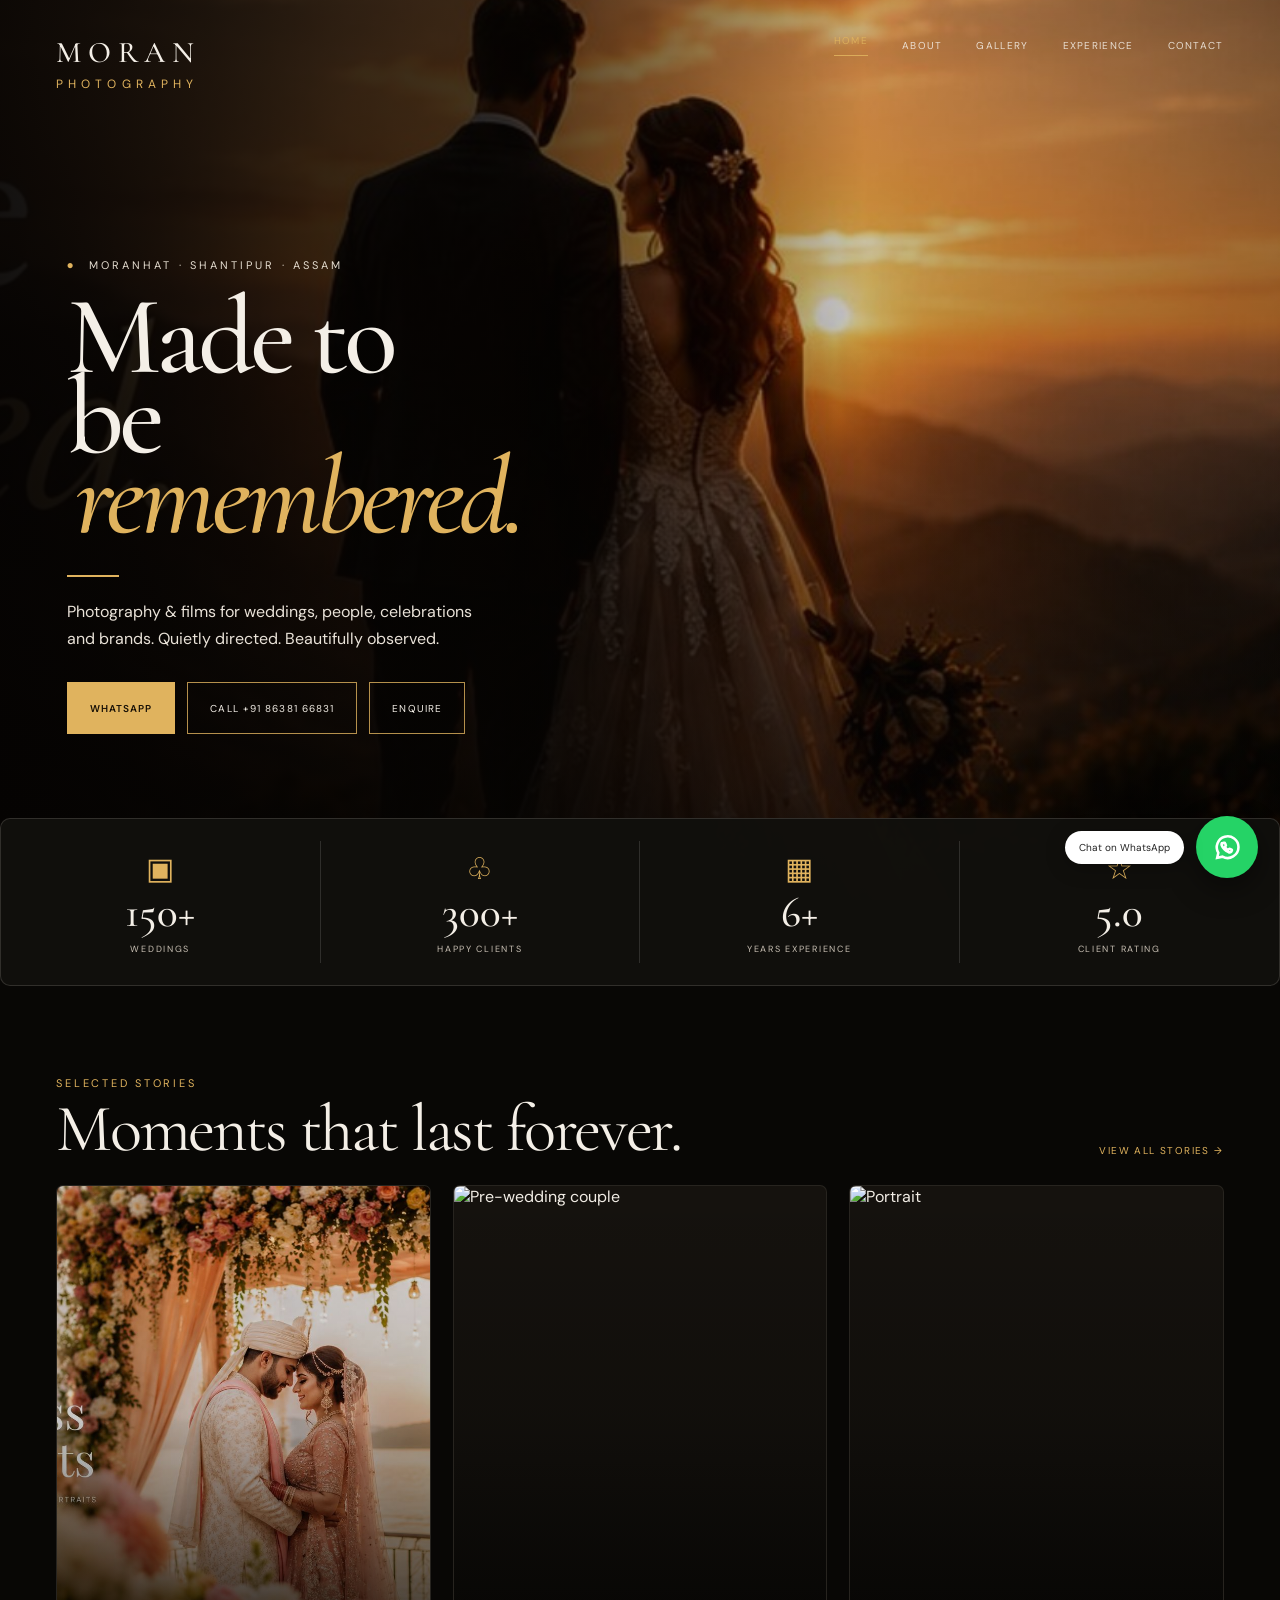
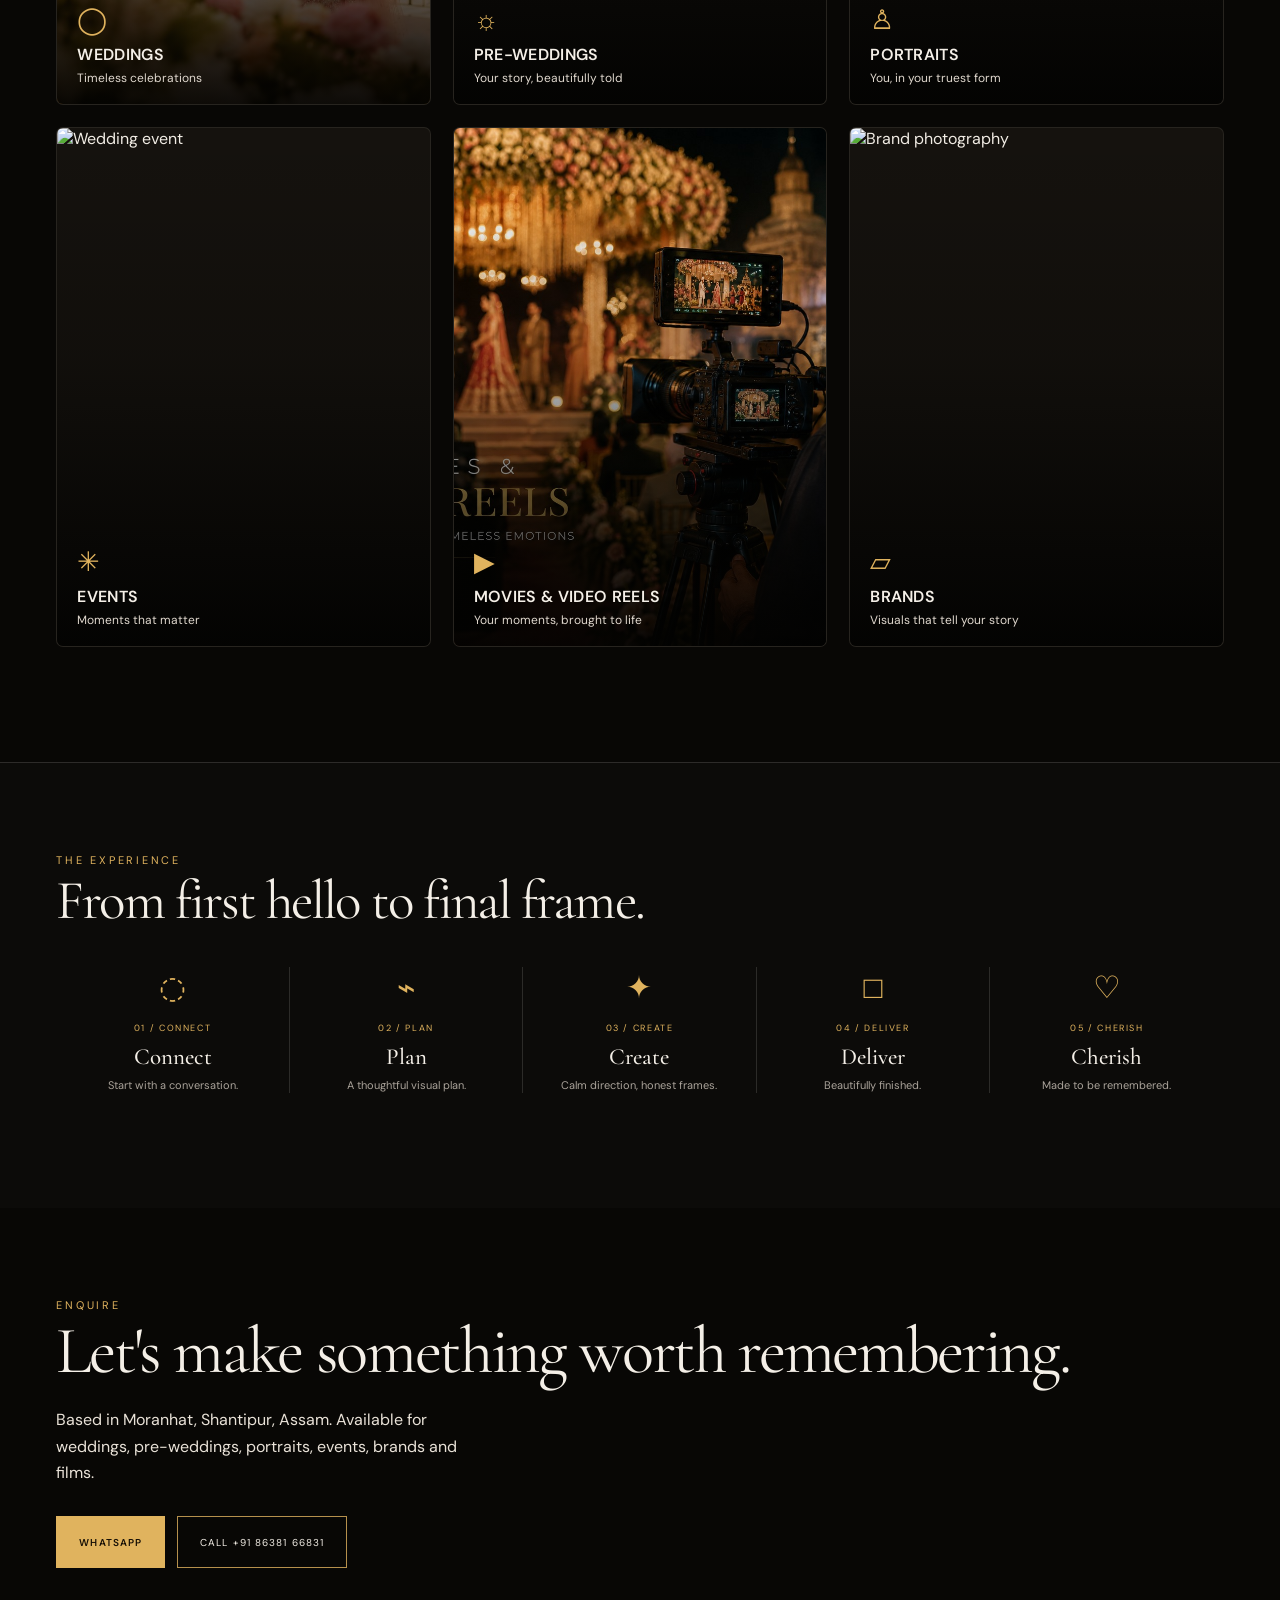
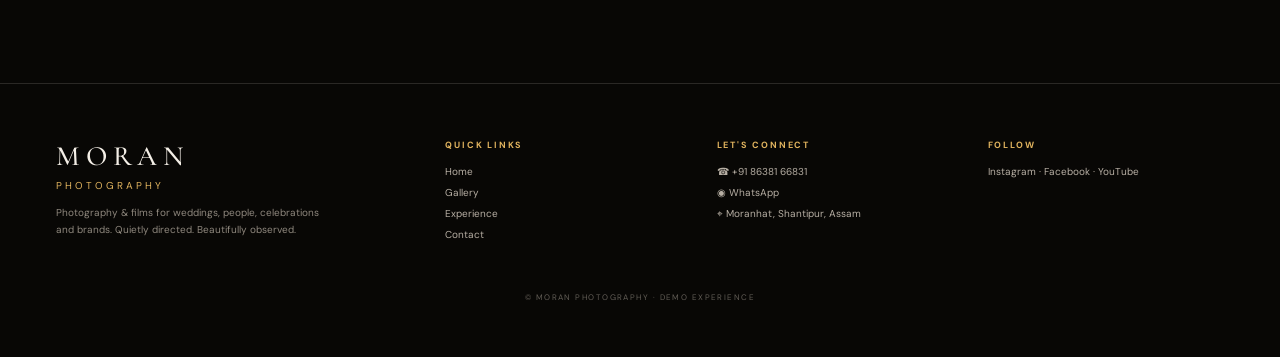
==== commit 26af8350: "Fix Movies & Video Reels image" ====
--- a/index.html
+++ b/index.html
@@ -34,7 +34,7 @@
 <a class="story" href="gallery.html?cat=preweddings"><img src="https://images.unsplash.com/photo-1523438885200-e635ba2c371e?auto=format&fit=crop&w=1400&q=90" alt="Pre-wedding couple"><div class="story-copy"><div class="story-icon">☼</div><div class="story-title">Pre-Weddings</div><div class="story-sub">Your story, beautifully told</div></div></a>
 <a class="story" href="gallery.html?cat=portraits"><img src="https://images.unsplash.com/photo-1534528741775-53994a69daeb?auto=format&fit=crop&w=1400&q=90" alt="Portrait"><div class="story-copy"><div class="story-icon">♙</div><div class="story-title">Portraits</div><div class="story-sub">You, in your truest form</div></div></a>
 <a class="story" href="gallery.html?cat=events"><img src="https://images.unsplash.com/photo-1519167758481-83f550bb49b3?auto=format&fit=crop&w=1400&q=90" alt="Wedding event"><div class="story-copy"><div class="story-icon">✳</div><div class="story-title">Events</div><div class="story-sub">Moments that matter</div></div></a>
-<a class="story" href="gallery.html?cat=films"><img src="https://images.unsplash.com/photo-1531058020387-3be3445569f4?auto=format&fit=crop&w=1400&q=90" alt="Cinematic video production"><div class="story-copy"><div class="story-icon">▶</div><div class="story-title">Movies &amp; Video Reels</div><div class="story-sub">Your moments, brought to life</div></div></a>
+<a class="story" href="gallery.html?cat=films"><img src="video-reels-upload.jpg" alt="Movies &amp; Video Reels"><div class="story-copy"><div class="story-icon">▶</div><div class="story-title">Movies &amp; Video Reels</div><div class="story-sub">Your moments, brought to life</div></div></a>
 <a class="story" href="gallery.html?cat=commercial"><img src="https://images.unsplash.com/photo-1497366754035-f200968a6e72?auto=format&fit=crop&w=1400&q=90" alt="Brand photography"><div class="story-copy"><div class="story-icon">▱</div><div class="story-title">Brands</div><div class="story-sub">Visuals that tell your story</div></div></a>
 </div></section>
 <section class="section experience" id="experience"><div class="eyebrow">The Experience</div><div class="head"><h2>From first hello to final frame.</h2></div><div class="steps"><button class="step" data-title="Connect" data-label="01 / Connect" data-copy="Tell us what you are planning, what matters to you and how you want the day to feel."><div class="step-icon">◌</div><div class="step-num">01 / CONNECT</div><div><h3>Connect</h3><p>Start with a conversation.</p></div></button><button class="step" data-title="Plan" data-label="02 / Plan" data-copy="We shape the photography and film coverage around your people, schedule and priorities."><div class="step-icon">⌁</div><div class="step-num">02 / PLAN</div><div><h3>Plan</h3><p>A thoughtful visual plan.</p></div></button><button class="step" data-title="Create" data-label="03 / Create" data-copy="On the day, we direct when needed and disappear when the real moments happen."><div class="step-icon">✦</div><div class="step-num">03 / CREATE</div><div><h3>Create</h3><p>Calm direction, honest frames.</p></div></button><button class="step" data-title="Deliver" data-label="04 / Deliver" data-copy="Your final photographs and films are curated with care, ready to relive and share."><div class="step-icon">□</div><div class="step-num">04 / DELIVER</div><div><h3>Deliver</h3><p>Beautifully finished.</p></div></button><button class="step" data-title="Cherish" data-label="05 / Cherish" data-copy="The goal is simple: images that become part of your family story for years to come."><div class="step-icon">♡</div><div class="step-num">05 / CHERISH</div><div><h3>Cherish</h3><p>Made to be remembered.</p></div></button></div><div class="detail" id="detail"><div class="detail-label" id="detailLabel">01 / Connect</div><h3 id="detailTitle">Connect</h3><p id="detailCopy">Tell us what you are planning, what matters to you and how you want the day to feel.</p></div></section>
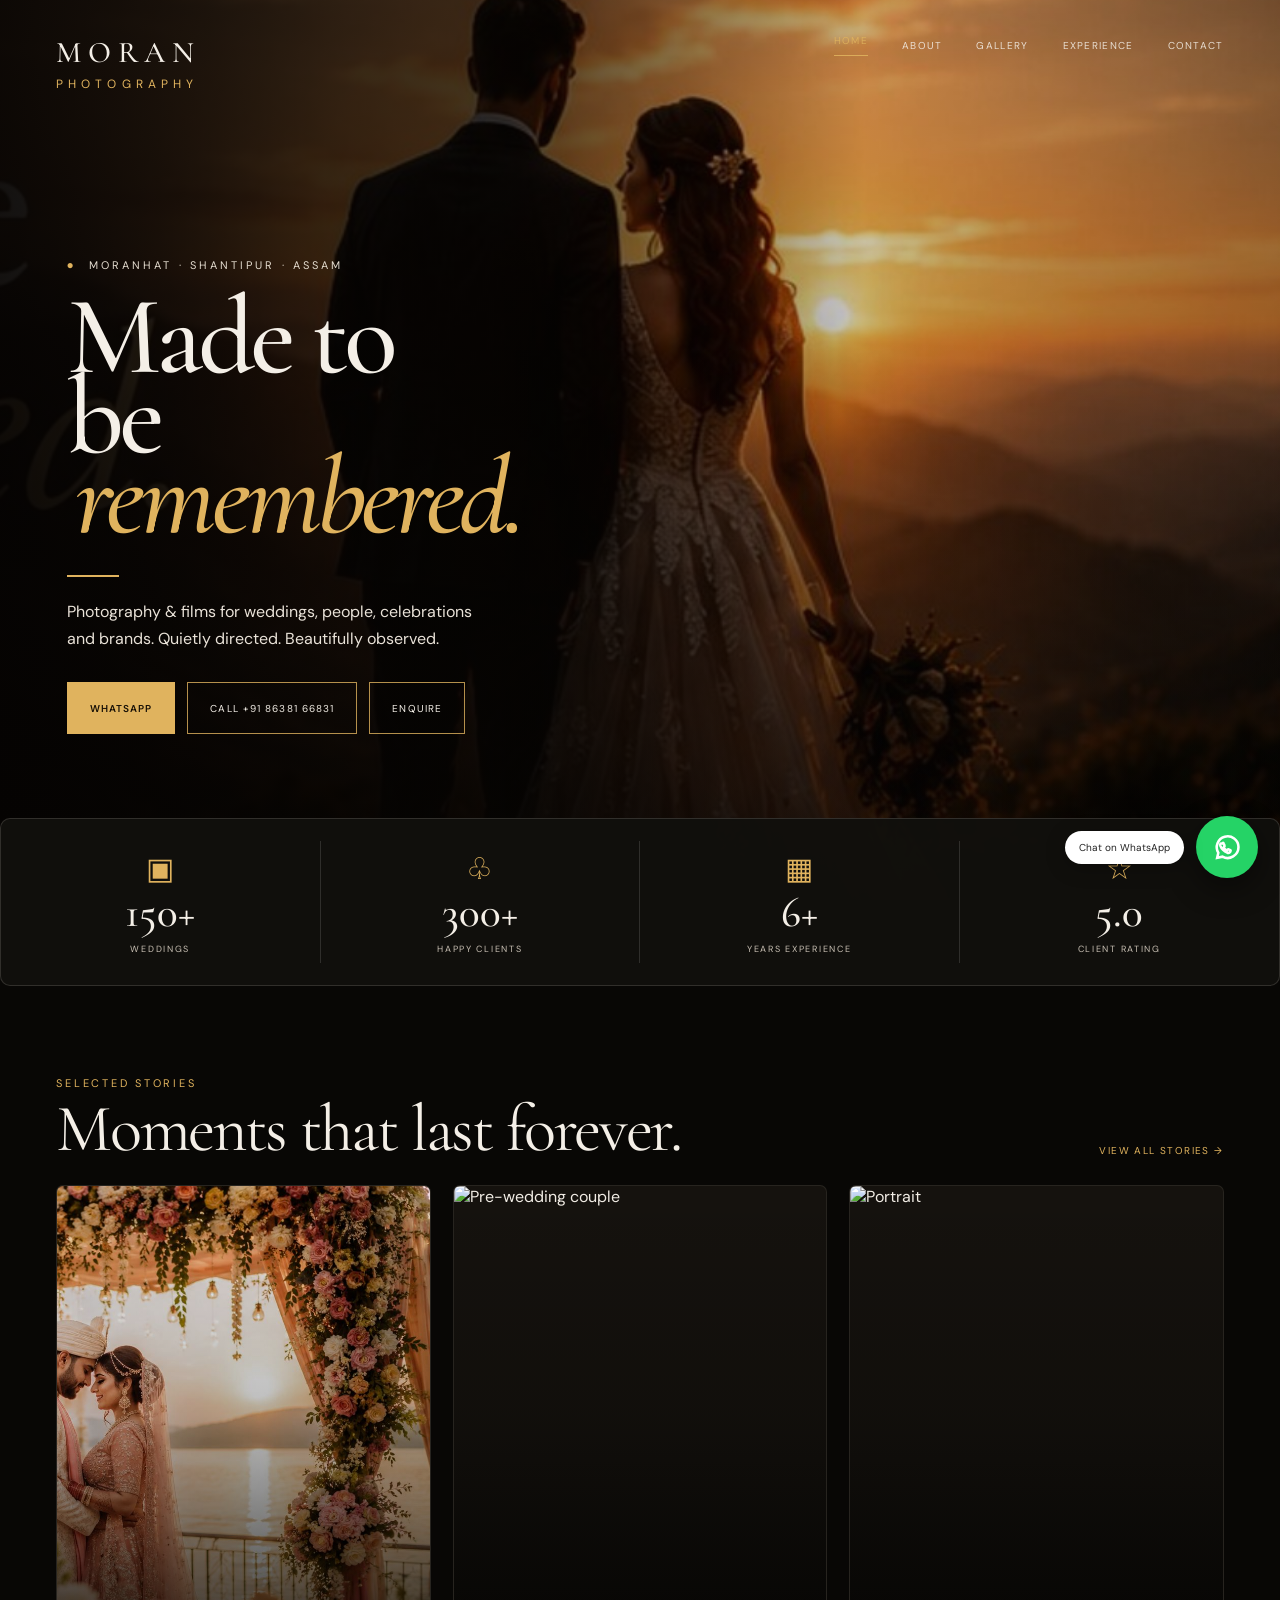
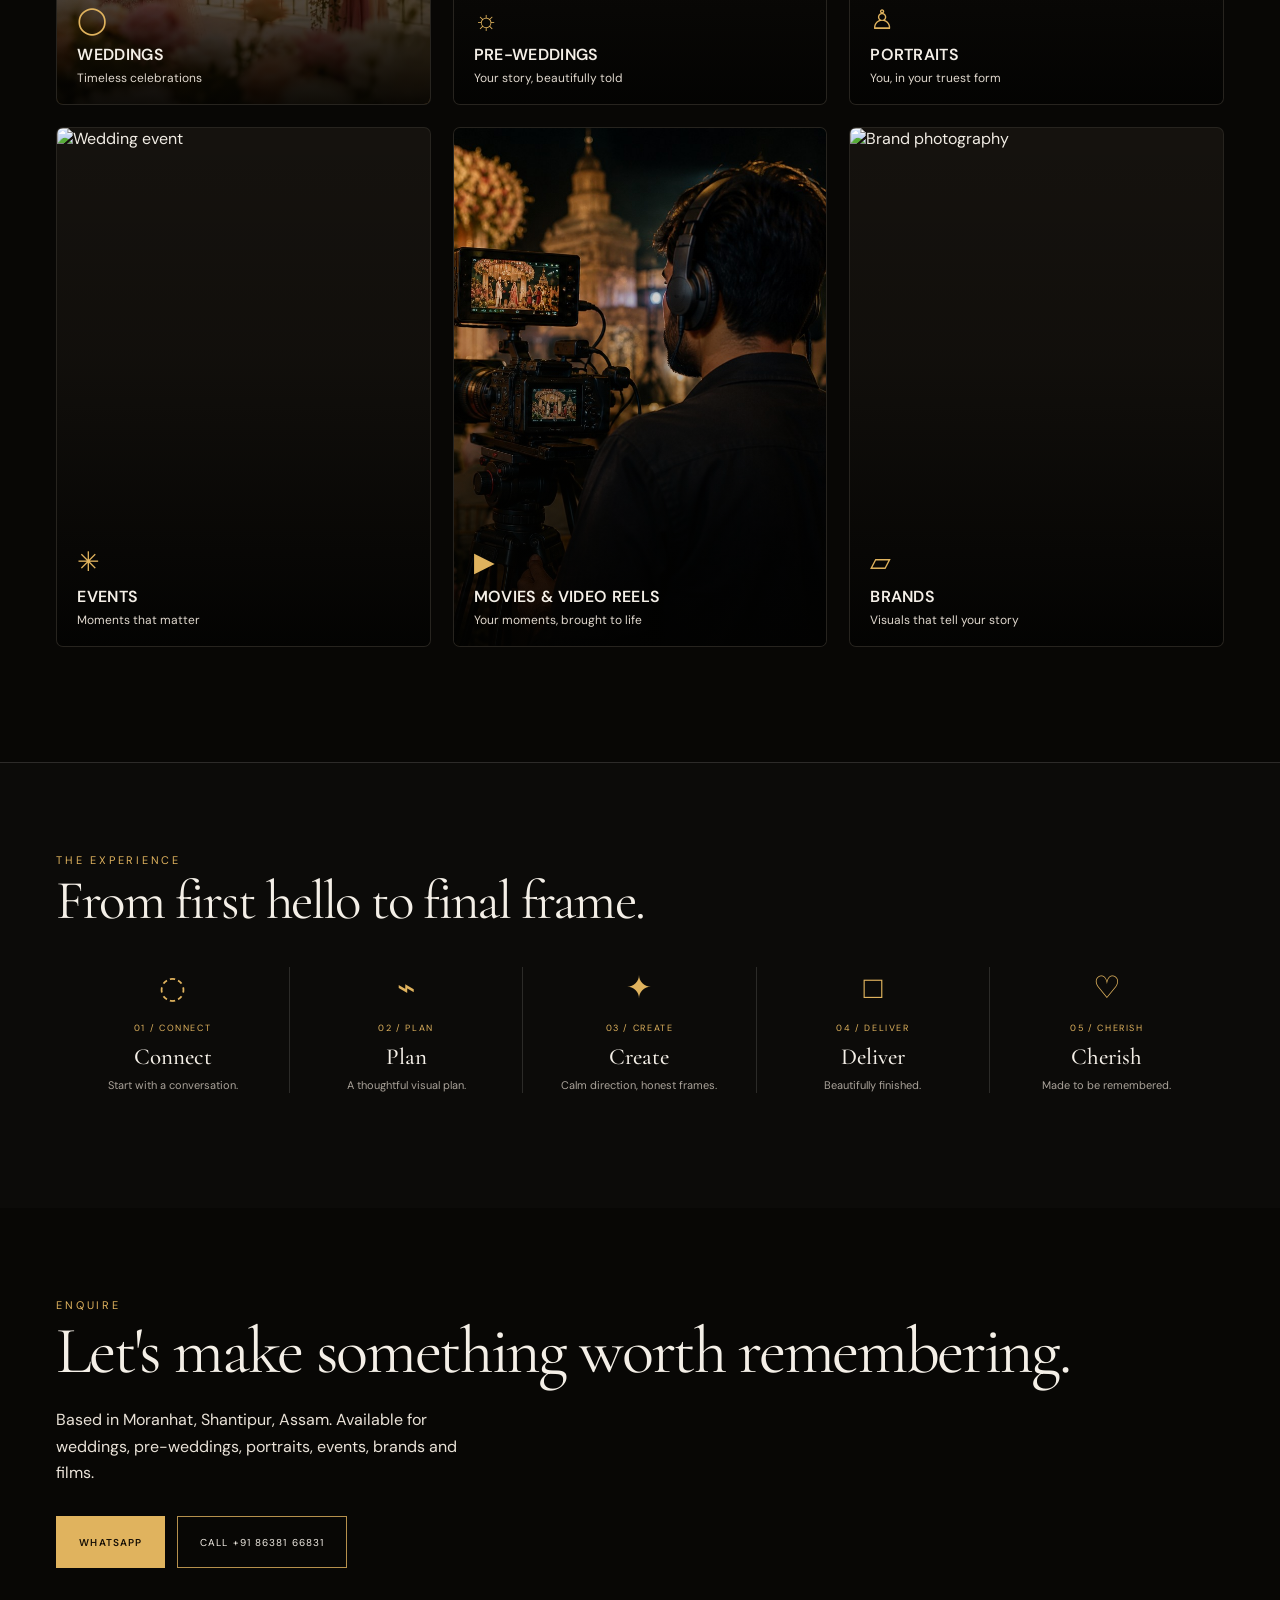
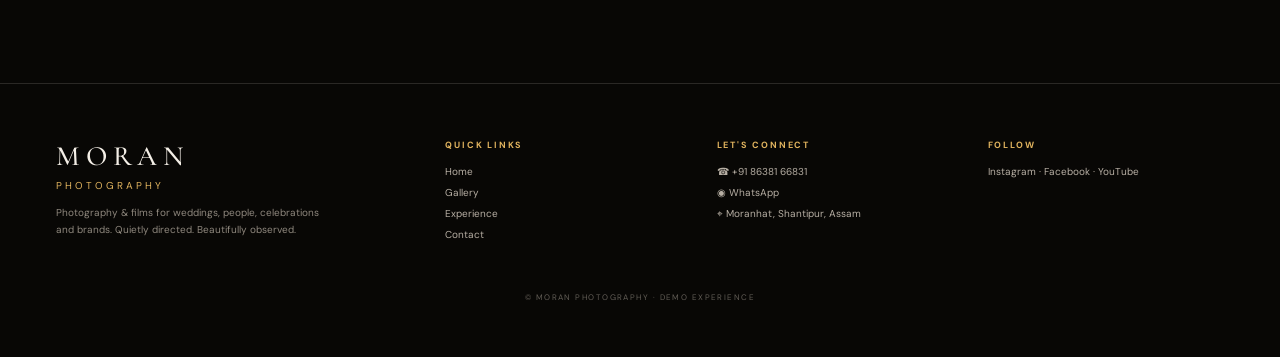
==== commit a8ef6ae4: "Crop story images to remove embedded text" ====
--- a/index.html
+++ b/index.html
@@ -15,7 +15,7 @@
 .nav{position:absolute;top:0;left:0;right:0;z-index:10;padding:34px max(4.4vw,24px);display:flex;align-items:flex-start;justify-content:space-between}.brand{display:flex;flex-direction:column;line-height:.9;text-transform:uppercase}.brand strong{font:500 30px var(--serif);letter-spacing:.22em}.brand span{font-size:12px;letter-spacing:.42em;color:var(--gold);margin-top:8px}.navlinks{display:flex;align-items:center;gap:34px;text-transform:uppercase;font-size:10px;letter-spacing:.13em}.navlinks a{opacity:.88}.navlinks a:first-child{color:var(--gold);border-bottom:1px solid var(--gold);padding-bottom:8px}.menu{width:29px;height:25px;display:none;position:relative}.menu i,.menu i:before,.menu i:after{content:"";position:absolute;width:27px;height:1px;background:var(--gold);left:0}.menu i{top:12px}.menu i:before{top:-8px}.menu i:after{top:8px}
 .hero{min-height:760px;height:100svh;max-height:980px;position:relative;display:flex;align-items:flex-end;padding:150px 5.2vw 150px;overflow:hidden;background:#090705}.hero-bg{position:absolute;inset:0;background-image:linear-gradient(90deg,rgba(5,3,2,.95) 0%,rgba(6,4,2,.75) 38%,rgba(8,4,2,.22) 67%,rgba(4,2,1,.4) 100%),linear-gradient(0deg,rgba(4,3,2,.88) 0%,transparent 62%),url("hero-sunrise.jpg");background-size:cover;background-position:center center;transform:scale(1.03)}.hero-inner{position:relative;z-index:2;max-width:650px;width:49%;padding-bottom:8px}.location{font-size:11px;letter-spacing:.28em;text-transform:uppercase;margin-bottom:24px;color:#e5ddd0}.location:before{content:"●";color:var(--gold);font-size:12px;margin-right:12px}h1{font:500 clamp(74px,8.7vw,132px)/.72 var(--serif);letter-spacing:-.045em;margin:0;max-width:7.5ch}h1 em{display:block;color:var(--gold);font-style:italic;margin-left:.08em}.rule{width:52px;height:2px;background:var(--gold);margin:38px 0 22px}.copy{font-size:16px;line-height:1.65;max-width:410px;margin:0 0 30px;color:#e9e2d8}.actions{display:flex;gap:12px}.btn{min-height:52px;padding:0 22px;border:1px solid rgba(224,179,94,.8);display:inline-flex;align-items:center;justify-content:center;text-transform:uppercase;letter-spacing:.11em;font-size:10px;white-space:nowrap}.btn.primary{background:var(--gold);color:#171006;border-color:var(--gold);font-weight:600}.btn:hover{background:rgba(224,179,94,.12)}.btn.primary:hover{background:#edc879}
 .stats{position:relative;z-index:4;margin:-92px auto 0;max-width:1280px;background:rgba(17,16,13,.96);border:1px solid var(--line);border-radius:10px;display:grid;grid-template-columns:repeat(4,1fr);padding:22px 0}.stat{text-align:center;padding:8px 15px;border-right:1px solid var(--line)}.stat:last-child{border:0}.icon{font-size:30px;color:var(--gold);height:37px}.num{font:500 43px/1 var(--serif);margin-top:5px}.label{text-transform:uppercase;letter-spacing:.19em;font-size:9px;color:#c9c0b4;margin-top:9px}
-.section{padding:90px max(4.4vw,24px) 115px;max-width:1400px;margin:0 auto}.eyebrow{color:var(--gold);font-size:11px;letter-spacing:.25em;text-transform:uppercase}.head{display:flex;justify-content:space-between;align-items:end;margin:10px 0 28px}.head h2{font:400 clamp(48px,5.2vw,76px)/.86 var(--serif);letter-spacing:-.035em;margin:0}.view{color:var(--gold);font-size:10px;text-transform:uppercase;letter-spacing:.14em;white-space:nowrap}.storygrid{display:grid;grid-template-columns:repeat(3,minmax(0,1fr));gap:22px}.story{height:520px;position:relative;overflow:hidden;border:1px solid rgba(244,239,231,.08);border-radius:7px;background:#15120e}.story img{width:100%;height:100%;object-fit:cover;display:block;transition:transform .7s ease}.story:hover img{transform:scale(1.035)}.story:after{content:"";position:absolute;inset:0;background:linear-gradient(0deg,rgba(2,2,1,.92) 0%,rgba(2,2,1,.2) 56%,transparent 100%)}.story-copy{position:absolute;z-index:2;left:20px;right:18px;bottom:18px}.story-icon{font-size:27px;color:var(--gold);margin-bottom:7px}.story-title{text-transform:uppercase;font-size:16px;font-weight:600;letter-spacing:.02em}.story-sub{font-size:12px;margin-top:5px;color:#e0d8ce}.story:nth-child(1) img{object-position:center 40%}.story:nth-child(2) img{object-position:center 50%}.story:nth-child(3) img{object-position:center 35%}.story:nth-child(4) img{object-position:center 48%}.story:nth-child(5) img{object-position:center 40%}.story:nth-child(6) img{object-position:78% center}
+.section{padding:90px max(4.4vw,24px) 115px;max-width:1400px;margin:0 auto}.eyebrow{color:var(--gold);font-size:11px;letter-spacing:.25em;text-transform:uppercase}.head{display:flex;justify-content:space-between;align-items:end;margin:10px 0 28px}.head h2{font:400 clamp(48px,5.2vw,76px)/.86 var(--serif);letter-spacing:-.035em;margin:0}.view{color:var(--gold);font-size:10px;text-transform:uppercase;letter-spacing:.14em;white-space:nowrap}.storygrid{display:grid;grid-template-columns:repeat(3,minmax(0,1fr));gap:22px}.story{height:520px;position:relative;overflow:hidden;border:1px solid rgba(244,239,231,.08);border-radius:7px;background:#15120e}.story img{width:100%;height:100%;object-fit:cover;display:block;transition:transform .7s ease}.story:hover img{transform:scale(1.035)}.story:after{content:"";position:absolute;inset:0;background:linear-gradient(0deg,rgba(2,2,1,.92) 0%,rgba(2,2,1,.2) 56%,transparent 100%)}.story-copy{position:absolute;z-index:2;left:20px;right:18px;bottom:18px}.story-icon{font-size:27px;color:var(--gold);margin-bottom:7px}.story-title{text-transform:uppercase;font-size:16px;font-weight:600;letter-spacing:.02em}.story-sub{font-size:12px;margin-top:5px;color:#e0d8ce}.story:nth-child(1) img{object-position:100% center}.story:nth-child(2) img{object-position:center 50%}.story:nth-child(3) img{object-position:center 35%}.story:nth-child(4) img{object-position:center 48%}.story:nth-child(5) img{object-position:100% center}.story:nth-child(6) img{object-position:center 40%}
 .experience{border-top:1px solid var(--line);background:#0c0b09;max-width:none;padding-left:max(4.4vw,24px);padding-right:max(4.4vw,24px)}.experience h2{font-size:55px}.steps{display:grid;grid-template-columns:repeat(5,1fr);margin-top:42px}.step{background:none;border:0;border-right:1px solid var(--line);padding:0 20px;text-align:center;color:var(--cream);cursor:pointer}.step:last-child{border:0}.step-icon{font-size:31px;color:var(--gold);margin-bottom:14px}.step-num{font-size:9px;color:var(--gold);letter-spacing:.18em}.step h3{font:500 23px var(--serif);margin:9px 0 6px}.step p{font-size:11px;line-height:1.5;color:#aaa39a;margin:0}.detail{margin-top:35px;padding:35px;background:#15130f;border:1px solid var(--line);display:none}.detail.active{display:block}.detail-label{font-size:9px;letter-spacing:.25em;color:var(--gold);text-transform:uppercase}.detail h3{font:400 48px var(--serif);margin:14px 0}.detail p{max-width:560px;color:#bdb5aa;line-height:1.7;font-size:13px}
 footer{border-top:1px solid var(--line);padding:55px max(4.4vw,24px);display:grid;grid-template-columns:1.5fr 1fr 1fr 1fr;gap:35px;background:#080705}.footbrand strong{display:block;font:500 28px var(--serif);letter-spacing:.2em}.footbrand span{color:var(--gold);font-size:10px;letter-spacing:.3em}.foot p{font-size:10px;line-height:1.7;color:#8f887e;max-width:280px}.foot h4{font-size:9px;letter-spacing:.2em;text-transform:uppercase;color:var(--gold);margin:0 0 14px}.foot a,.foot div{font-size:10px;color:#b7afa4;display:block;margin:8px 0}.copyright{grid-column:1/-1;text-align:center;font-size:8px;letter-spacing:.18em;color:#625d56;margin-top:8px}
 .wa{position:fixed;right:22px;bottom:22px;z-index:100;width:62px;height:62px;border-radius:50%;background:#25d366;display:grid;place-items:center;box-shadow:0 10px 30px rgba(0,0,0,.45)}.wa svg{width:31px;height:31px;stroke:#fff;fill:none;stroke-width:2}.wa-label{position:absolute;right:74px;white-space:nowrap;background:#fff;color:#222;border-radius:20px;padding:10px 14px;font-size:10px;box-shadow:0 4px 20px rgba(0,0,0,.25)}
@@ -41,6 +41,6 @@
 <section class="section" id="contact"><div class="eyebrow">Enquire</div><div class="head"><h2>Let's make something worth remembering.</h2></div><p class="copy">Based in Moranhat, Shantipur, Assam. Available for weddings, pre-weddings, portraits, events, brands and films.</p><div class="actions"><a class="btn primary" href="https://wa.me/918638166831?text=Hi%20Moran%20Photography%2C%20I%27d%20like%20to%20book%20a%20shoot." target="_blank" rel="noopener">WhatsApp</a><a class="btn" href="tel:+918638166831">Call +91 86381 66831</a></div></section>
 </main>
 <footer><div class="foot footbrand"><strong>MORAN</strong><span>PHOTOGRAPHY</span><p>Photography &amp; films for weddings, people, celebrations and brands. Quietly directed. Beautifully observed.</p></div><div class="foot"><h4>Quick Links</h4><a href="#top">Home</a><a href="#stories">Gallery</a><a href="#experience">Experience</a><a href="#contact">Contact</a></div><div class="foot"><h4>Let's Connect</h4><div>☎ +91 86381 66831</div><div>◉ WhatsApp</div><div>⌖ Moranhat, Shantipur, Assam</div></div><div class="foot"><h4>Follow</h4><div>Instagram · Facebook · YouTube</div></div><div class="copyright">© MORAN PHOTOGRAPHY · DEMO EXPERIENCE</div></footer>
-<a class="wa" href="https://wa.me/918638166831?text=Hi%20Moran%20Photography%2C%20I%27d%20like%20to%20know%20more." target="_blank" rel="noopener" aria-label="Chat on WhatsApp"><span class="wa-label">Chat on WhatsApp</span><svg viewBox="0 0 24 24"><path d="M20.5 11.7a8.4 8.4 0 0 1-12.4 7.4L4 20l.9-3.9A8.4 8.4 0 1 1 20.5 11.7Z"/><path d="M8.4 8.7c.2-.4.4-.4.7-.4h.5c.2 0 .4.1.5.4l.6 1.4c.1.2.1.4-.1.6l-.5.6c-.1.1-.1.3 0 .5.5.8 1.2 1.5 2 2 .2.1.4.1.5 0l.7-.7c.1-.1.3-.2.5-.1l1.4.7c.2.1.3.3.2.5-.1.5-.5 1.2-.9 1.4-.5.3-1.1.2-1.7 0-1-.4-2.2-1.1-3.2-2.1s-1.7-2.1-2.1-3.2c-.2-.6-.2-1.2.1-1.6Z"/></svg></a>
+<a class="wa" href="https://wa.me/918638166831?text=Hi%20Moran%20Photography%2C%20I%27d%20like%20to%20know%20more." target="_blank" rel="noopener" aria-label="Chat on WhatsApp"><span class="wa-label">Chat on WhatsApp</span><svg viewBox="0 0 24 24"><path d="M20.5 11.7a8.4 8.4 0 0 1-12.4 7.4L4 20l.9-3.9A8.4 8.4 0 1 1 20.5 11.7Z"/><path d="M8.4 8.7c.2-.4.4-.4.7.4l.6 1.4c.1.2.1.4-.1.6l-.5.6c-.1.1-.1.3 0 .5.5.8 1.2 1.5 2 2 .2.1.4.1.5 0l.7-.7c.1-.1.3-.2.5-.1l1.4.7c.2.1.3.3.2.5-.1.5-.5 1.2-.9 1.4-.5.3-1.1.2-1.7 0-1-.4-2.2-1.1-3.2-2.1s-1.7-2.1-2.1-3.2c-.2-.6-.2-1.2.1-1.6Z"/></svg></a>
 <script>document.querySelectorAll('.step').forEach(s=>s.addEventListener('click',()=>{document.getElementById('detail').classList.add('active');document.getElementById('detailLabel').textContent=s.dataset.label;document.getElementById('detailTitle').textContent=s.dataset.title;document.getElementById('detailCopy').textContent=s.dataset.copy;}));</script>
 </body></html>
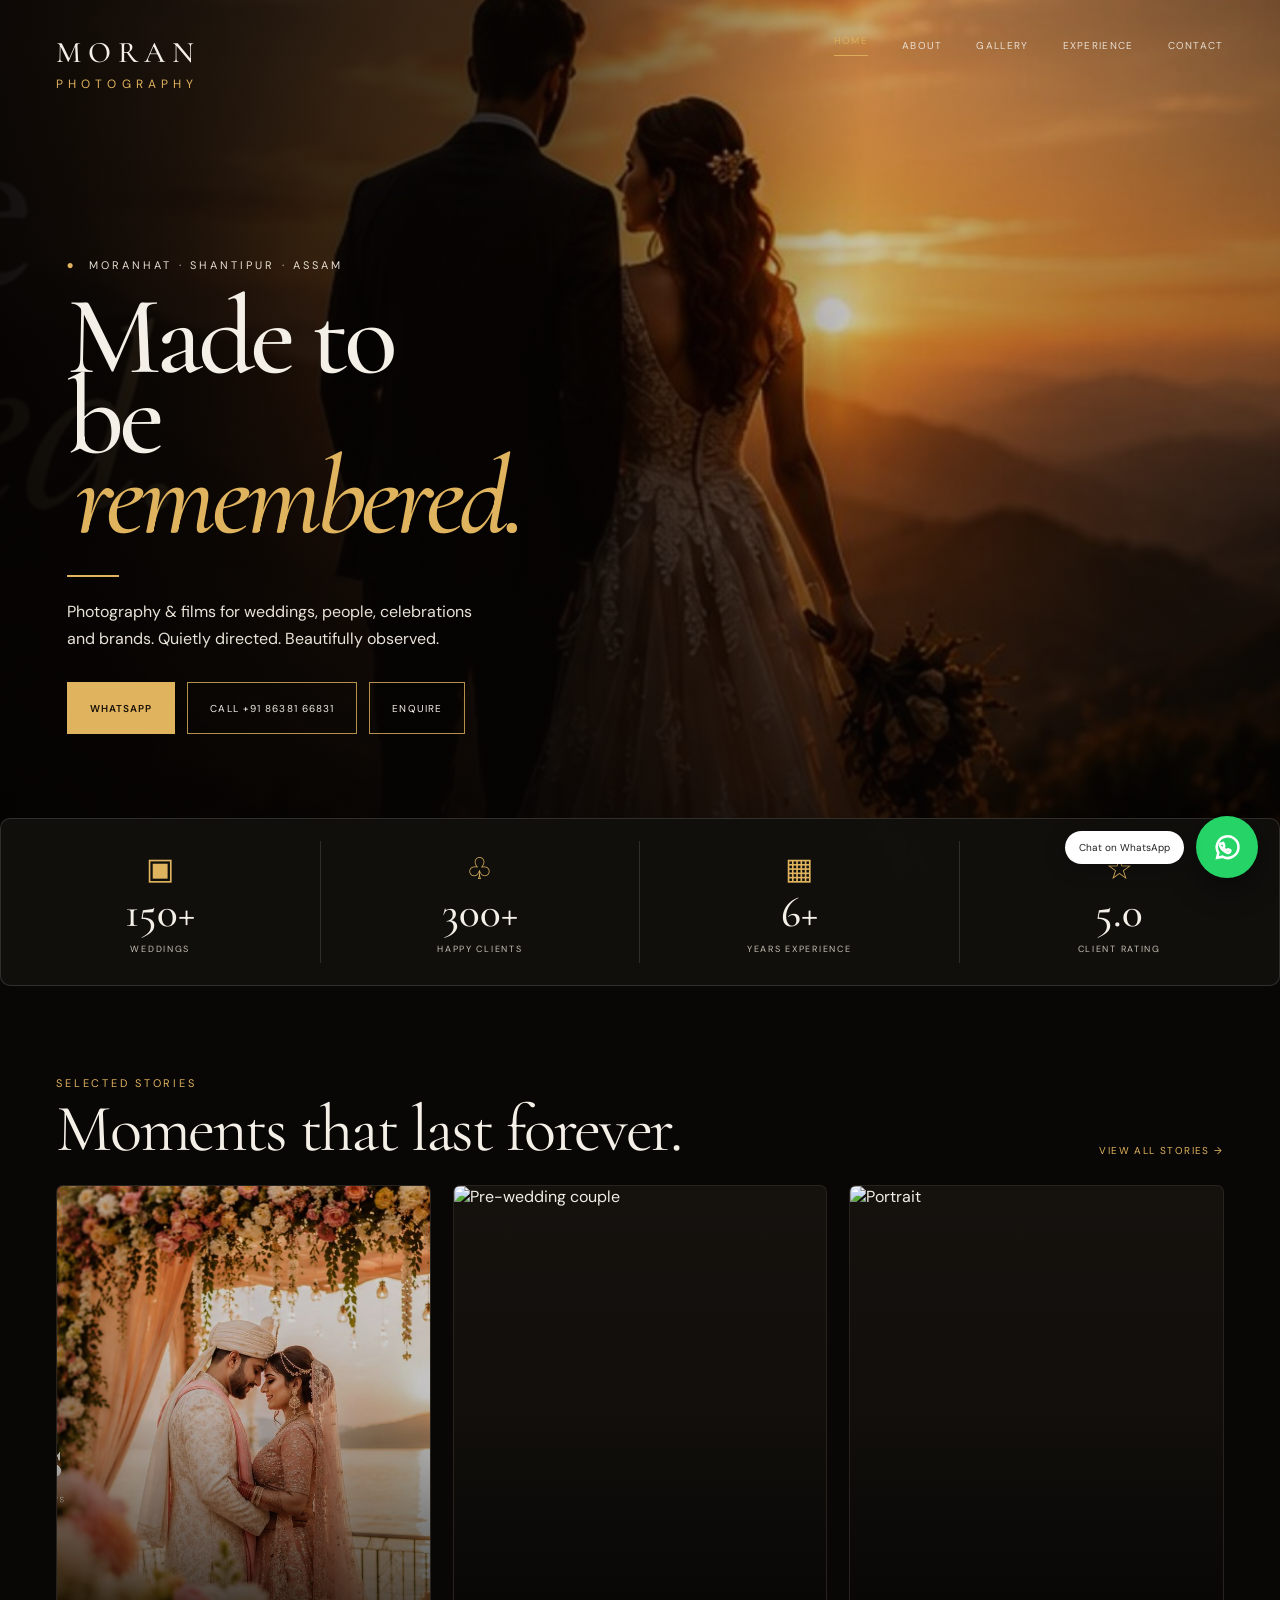
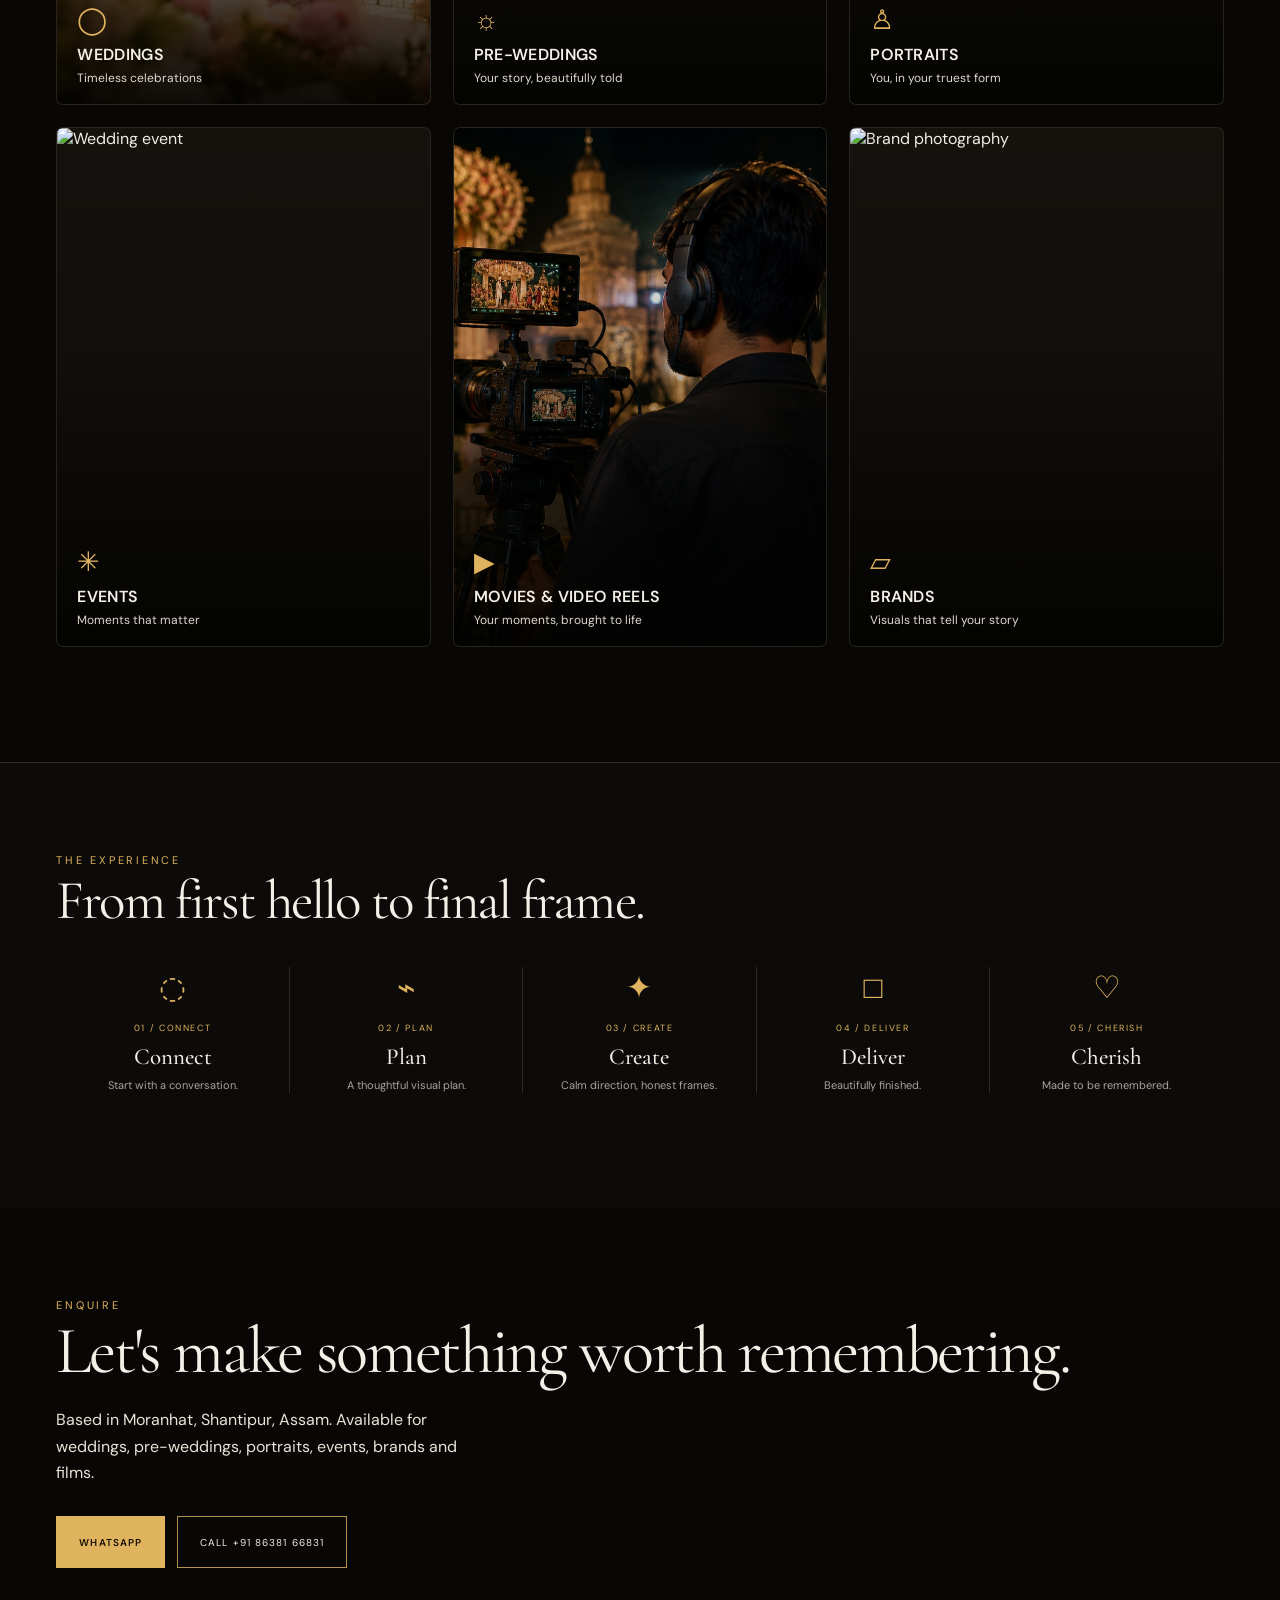
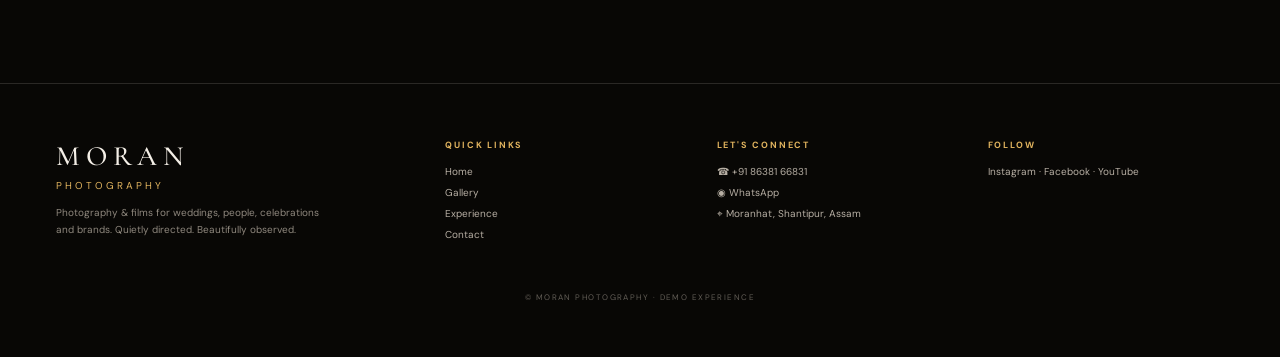
==== commit 55cbd05b: "Center wedding couple in story card" ====
--- a/index.html
+++ b/index.html
@@ -15,7 +15,7 @@
 .nav{position:absolute;top:0;left:0;right:0;z-index:10;padding:34px max(4.4vw,24px);display:flex;align-items:flex-start;justify-content:space-between}.brand{display:flex;flex-direction:column;line-height:.9;text-transform:uppercase}.brand strong{font:500 30px var(--serif);letter-spacing:.22em}.brand span{font-size:12px;letter-spacing:.42em;color:var(--gold);margin-top:8px}.navlinks{display:flex;align-items:center;gap:34px;text-transform:uppercase;font-size:10px;letter-spacing:.13em}.navlinks a{opacity:.88}.navlinks a:first-child{color:var(--gold);border-bottom:1px solid var(--gold);padding-bottom:8px}.menu{width:29px;height:25px;display:none;position:relative}.menu i,.menu i:before,.menu i:after{content:"";position:absolute;width:27px;height:1px;background:var(--gold);left:0}.menu i{top:12px}.menu i:before{top:-8px}.menu i:after{top:8px}
 .hero{min-height:760px;height:100svh;max-height:980px;position:relative;display:flex;align-items:flex-end;padding:150px 5.2vw 150px;overflow:hidden;background:#090705}.hero-bg{position:absolute;inset:0;background-image:linear-gradient(90deg,rgba(5,3,2,.95) 0%,rgba(6,4,2,.75) 38%,rgba(8,4,2,.22) 67%,rgba(4,2,1,.4) 100%),linear-gradient(0deg,rgba(4,3,2,.88) 0%,transparent 62%),url("hero-sunrise.jpg");background-size:cover;background-position:center center;transform:scale(1.03)}.hero-inner{position:relative;z-index:2;max-width:650px;width:49%;padding-bottom:8px}.location{font-size:11px;letter-spacing:.28em;text-transform:uppercase;margin-bottom:24px;color:#e5ddd0}.location:before{content:"●";color:var(--gold);font-size:12px;margin-right:12px}h1{font:500 clamp(74px,8.7vw,132px)/.72 var(--serif);letter-spacing:-.045em;margin:0;max-width:7.5ch}h1 em{display:block;color:var(--gold);font-style:italic;margin-left:.08em}.rule{width:52px;height:2px;background:var(--gold);margin:38px 0 22px}.copy{font-size:16px;line-height:1.65;max-width:410px;margin:0 0 30px;color:#e9e2d8}.actions{display:flex;gap:12px}.btn{min-height:52px;padding:0 22px;border:1px solid rgba(224,179,94,.8);display:inline-flex;align-items:center;justify-content:center;text-transform:uppercase;letter-spacing:.11em;font-size:10px;white-space:nowrap}.btn.primary{background:var(--gold);color:#171006;border-color:var(--gold);font-weight:600}.btn:hover{background:rgba(224,179,94,.12)}.btn.primary:hover{background:#edc879}
 .stats{position:relative;z-index:4;margin:-92px auto 0;max-width:1280px;background:rgba(17,16,13,.96);border:1px solid var(--line);border-radius:10px;display:grid;grid-template-columns:repeat(4,1fr);padding:22px 0}.stat{text-align:center;padding:8px 15px;border-right:1px solid var(--line)}.stat:last-child{border:0}.icon{font-size:30px;color:var(--gold);height:37px}.num{font:500 43px/1 var(--serif);margin-top:5px}.label{text-transform:uppercase;letter-spacing:.19em;font-size:9px;color:#c9c0b4;margin-top:9px}
-.section{padding:90px max(4.4vw,24px) 115px;max-width:1400px;margin:0 auto}.eyebrow{color:var(--gold);font-size:11px;letter-spacing:.25em;text-transform:uppercase}.head{display:flex;justify-content:space-between;align-items:end;margin:10px 0 28px}.head h2{font:400 clamp(48px,5.2vw,76px)/.86 var(--serif);letter-spacing:-.035em;margin:0}.view{color:var(--gold);font-size:10px;text-transform:uppercase;letter-spacing:.14em;white-space:nowrap}.storygrid{display:grid;grid-template-columns:repeat(3,minmax(0,1fr));gap:22px}.story{height:520px;position:relative;overflow:hidden;border:1px solid rgba(244,239,231,.08);border-radius:7px;background:#15120e}.story img{width:100%;height:100%;object-fit:cover;display:block;transition:transform .7s ease}.story:hover img{transform:scale(1.035)}.story:after{content:"";position:absolute;inset:0;background:linear-gradient(0deg,rgba(2,2,1,.92) 0%,rgba(2,2,1,.2) 56%,transparent 100%)}.story-copy{position:absolute;z-index:2;left:20px;right:18px;bottom:18px}.story-icon{font-size:27px;color:var(--gold);margin-bottom:7px}.story-title{text-transform:uppercase;font-size:16px;font-weight:600;letter-spacing:.02em}.story-sub{font-size:12px;margin-top:5px;color:#e0d8ce}.story:nth-child(1) img{object-position:100% center}.story:nth-child(2) img{object-position:center 50%}.story:nth-child(3) img{object-position:center 35%}.story:nth-child(4) img{object-position:center 48%}.story:nth-child(5) img{object-position:100% center}.story:nth-child(6) img{object-position:center 40%}
+.section{padding:90px max(4.4vw,24px) 115px;max-width:1400px;margin:0 auto}.eyebrow{color:var(--gold);font-size:11px;letter-spacing:.25em;text-transform:uppercase}.head{display:flex;justify-content:space-between;align-items:end;margin:10px 0 28px}.head h2{font:400 clamp(48px,5.2vw,76px)/.86 var(--serif);letter-spacing:-.035em;margin:0}.view{color:var(--gold);font-size:10px;text-transform:uppercase;letter-spacing:.14em;white-space:nowrap}.storygrid{display:grid;grid-template-columns:repeat(3,minmax(0,1fr));gap:22px}.story{height:520px;position:relative;overflow:hidden;border:1px solid rgba(244,239,231,.08);border-radius:7px;background:#15120e}.story img{width:100%;height:100%;object-fit:cover;display:block;transition:transform .7s ease}.story:hover img{transform:scale(1.035)}.story:after{content:"";position:absolute;inset:0;background:linear-gradient(0deg,rgba(2,2,1,.92) 0%,rgba(2,2,1,.2) 56%,transparent 100%)}.story-copy{position:absolute;z-index:2;left:20px;right:18px;bottom:18px}.story-icon{font-size:27px;color:var(--gold);margin-bottom:7px}.story-title{text-transform:uppercase;font-size:16px;font-weight:600;letter-spacing:.02em}.story-sub{font-size:12px;margin-top:5px;color:#e0d8ce}.story:nth-child(1) img{object-position:58% center}.story:nth-child(2) img{object-position:center 50%}.story:nth-child(3) img{object-position:center 35%}.story:nth-child(4) img{object-position:center 48%}.story:nth-child(5) img{object-position:100% center}.story:nth-child(6) img{object-position:center 40%}
 .experience{border-top:1px solid var(--line);background:#0c0b09;max-width:none;padding-left:max(4.4vw,24px);padding-right:max(4.4vw,24px)}.experience h2{font-size:55px}.steps{display:grid;grid-template-columns:repeat(5,1fr);margin-top:42px}.step{background:none;border:0;border-right:1px solid var(--line);padding:0 20px;text-align:center;color:var(--cream);cursor:pointer}.step:last-child{border:0}.step-icon{font-size:31px;color:var(--gold);margin-bottom:14px}.step-num{font-size:9px;color:var(--gold);letter-spacing:.18em}.step h3{font:500 23px var(--serif);margin:9px 0 6px}.step p{font-size:11px;line-height:1.5;color:#aaa39a;margin:0}.detail{margin-top:35px;padding:35px;background:#15130f;border:1px solid var(--line);display:none}.detail.active{display:block}.detail-label{font-size:9px;letter-spacing:.25em;color:var(--gold);text-transform:uppercase}.detail h3{font:400 48px var(--serif);margin:14px 0}.detail p{max-width:560px;color:#bdb5aa;line-height:1.7;font-size:13px}
 footer{border-top:1px solid var(--line);padding:55px max(4.4vw,24px);display:grid;grid-template-columns:1.5fr 1fr 1fr 1fr;gap:35px;background:#080705}.footbrand strong{display:block;font:500 28px var(--serif);letter-spacing:.2em}.footbrand span{color:var(--gold);font-size:10px;letter-spacing:.3em}.foot p{font-size:10px;line-height:1.7;color:#8f887e;max-width:280px}.foot h4{font-size:9px;letter-spacing:.2em;text-transform:uppercase;color:var(--gold);margin:0 0 14px}.foot a,.foot div{font-size:10px;color:#b7afa4;display:block;margin:8px 0}.copyright{grid-column:1/-1;text-align:center;font-size:8px;letter-spacing:.18em;color:#625d56;margin-top:8px}
 .wa{position:fixed;right:22px;bottom:22px;z-index:100;width:62px;height:62px;border-radius:50%;background:#25d366;display:grid;place-items:center;box-shadow:0 10px 30px rgba(0,0,0,.45)}.wa svg{width:31px;height:31px;stroke:#fff;fill:none;stroke-width:2}.wa-label{position:absolute;right:74px;white-space:nowrap;background:#fff;color:#222;border-radius:20px;padding:10px 14px;font-size:10px;box-shadow:0 4px 20px rgba(0,0,0,.25)}
@@ -41,6 +41,6 @@
 <section class="section" id="contact"><div class="eyebrow">Enquire</div><div class="head"><h2>Let's make something worth remembering.</h2></div><p class="copy">Based in Moranhat, Shantipur, Assam. Available for weddings, pre-weddings, portraits, events, brands and films.</p><div class="actions"><a class="btn primary" href="https://wa.me/918638166831?text=Hi%20Moran%20Photography%2C%20I%27d%20like%20to%20book%20a%20shoot." target="_blank" rel="noopener">WhatsApp</a><a class="btn" href="tel:+918638166831">Call +91 86381 66831</a></div></section>
 </main>
 <footer><div class="foot footbrand"><strong>MORAN</strong><span>PHOTOGRAPHY</span><p>Photography &amp; films for weddings, people, celebrations and brands. Quietly directed. Beautifully observed.</p></div><div class="foot"><h4>Quick Links</h4><a href="#top">Home</a><a href="#stories">Gallery</a><a href="#experience">Experience</a><a href="#contact">Contact</a></div><div class="foot"><h4>Let's Connect</h4><div>☎ +91 86381 66831</div><div>◉ WhatsApp</div><div>⌖ Moranhat, Shantipur, Assam</div></div><div class="foot"><h4>Follow</h4><div>Instagram · Facebook · YouTube</div></div><div class="copyright">© MORAN PHOTOGRAPHY · DEMO EXPERIENCE</div></footer>
-<a class="wa" href="https://wa.me/918638166831?text=Hi%20Moran%20Photography%2C%20I%27d%20like%20to%20know%20more." target="_blank" rel="noopener" aria-label="Chat on WhatsApp"><span class="wa-label">Chat on WhatsApp</span><svg viewBox="0 0 24 24"><path d="M20.5 11.7a8.4 8.4 0 0 1-12.4 7.4L4 20l.9-3.9A8.4 8.4 0 1 1 20.5 11.7Z"/><path d="M8.4 8.7c.2-.4.4-.4.7.4l.6 1.4c.1.2.1.4-.1.6l-.5.6c-.1.1-.1.3 0 .5.5.8 1.2 1.5 2 2 .2.1.4.1.5 0l.7-.7c.1-.1.3-.2.5-.1l1.4.7c.2.1.3.3.2.5-.1.5-.5 1.2-.9 1.4-.5.3-1.1.2-1.7 0-1-.4-2.2-1.1-3.2-2.1s-1.7-2.1-2.1-3.2c-.2-.6-.2-1.2.1-1.6Z"/></svg></a>
+<a class="wa" href="https://wa.me/918638166831?text=Hi%20Moran%20Photography%2C%20I%27d%20like%20to%20know%20more." target="_blank" rel="noopener" aria-label="Chat on WhatsApp"><span class="wa-label">Chat on WhatsApp</span><svg viewBox="0 0 24 24"><path d="M20.5 11.7a8.4 8.4 0 0 1-12.4 7.4L4 20l.9-3.9A8.4 8.4 0 1 1 20.5 11.7Z"/><path d="M8.4 8.7c.2-.4.4-.4.5.4l.6 1.4c.1.2.1.4-.1.6l-.5.6c-.1.1-.1.3 0 .5.5.8 1.2 1.5 2 2 .2.1.4.1.5 0l.7-.7c.1-.1.3-.2.5-.1l1.4.7c.2.1.3.3.2.5-.1.5-.5 1.2-.9 1.4-.5.3-1.1.2-1.7 0-1-.4-2.2-1.1-3.2-2.1s-1.7-2.1-2.1-3.2c-.2-.6-.2-1.2.1-1.6Z"/></svg></a>
 <script>document.querySelectorAll('.step').forEach(s=>s.addEventListener('click',()=>{document.getElementById('detail').classList.add('active');document.getElementById('detailLabel').textContent=s.dataset.label;document.getElementById('detailTitle').textContent=s.dataset.title;document.getElementById('detailCopy').textContent=s.dataset.copy;}));</script>
 </body></html>
